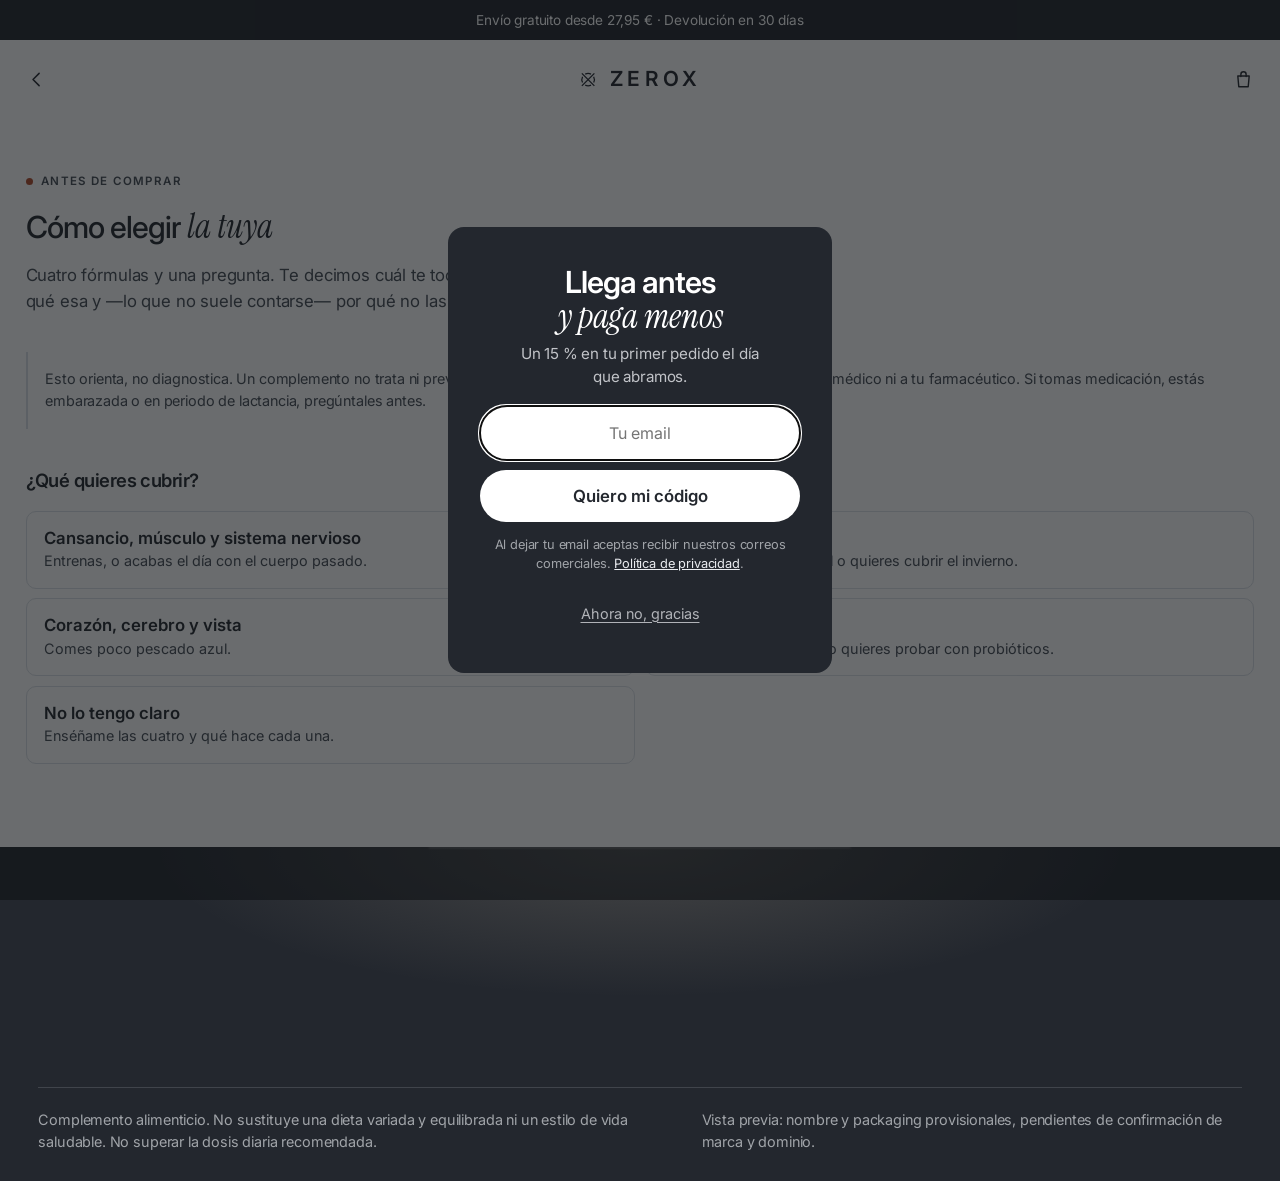
==== elegir.html @ 9320840f "feat: elegir.html, la pagina de "Como elegir la tuya" El boton de "¿No sabes por donde empezar?" ya " ====
<!doctype html>
<html lang="es">
<head>
<meta charset="utf-8">
<meta name="viewport" content="width=device-width, initial-scale=1">
<title>Cómo elegir la tuya — ZEROX</title>
<meta name="description" content="Cuatro fórmulas y una pregunta. Te decimos cuál te toca, por qué esa y por qué no las otras tres.">
<link rel="canonical" href="https://jaume-dotcom.github.io/ecom/elegir.html">
<link rel="icon" href="data:image/svg+xml,%3Csvg xmlns='http://www.w3.org/2000/svg' viewBox='0 0 100 100'%3E%3Cstyle%3Eg%7Bstroke:%2323272e%7D@media(prefers-color-scheme:dark)%7Bg%7Bstroke:%23eef0f4%7D%7D%3C/style%3E%3Cg fill='none' stroke-width='7'%3E%3Cpath d='M80.15 34.30 A 34 34 0 0 1 80.15 65.70'/%3E%3Cpath d='M65.70 80.15 A 34 34 0 0 1 34.30 80.15'/%3E%3Cpath d='M19.85 65.70 A 34 34 0 0 1 19.85 34.30'/%3E%3Cpath d='M34.30 19.85 A 34 34 0 0 1 65.70 19.85'/%3E%3Cpath d='M16 16 L84 84 M84 16 L16 84'/%3E%3C/g%3E%3C/svg%3E">
<link rel="preconnect" href="https://fonts.googleapis.com">
<link rel="preconnect" href="https://fonts.gstatic.com" crossorigin>
<link rel="stylesheet" href="https://fonts.googleapis.com/css2?family=Inter:wght@300;400;500;600&family=Instrument+Serif:ital@1&display=swap">
<link rel="stylesheet" href="estilos.css">
<script src="carrito.js" defer></script>
<script src="captura.js" defer></script>
<noscript><style>
  .reveal, .foot-anim { opacity: 1 !important; filter: none !important; transform: none !important; }
</style></noscript>
<style>
  /* La barra de aviso y la nav se copian de la ficha: es la misma cabecera y
     tiene que verse igual. Estas reglas viven en el HTML de cada pagina y no
     en estilos.css, que es como esta montado el resto del sitio. */
  /* ---------- barra de aviso + nav ---------- */
  .topbar {
    background: var(--ink); color: var(--paper);
    font-size: var(--t-xs); text-align: center; padding: 0.6rem 1rem;
  }
  nav {
    position: relative; display: flex; align-items: center;
    justify-content: space-between; padding: 1.1rem 0;
  }
  .logo { display: inline-flex; align-items: center; gap: 0.55rem; color: var(--ink); }
  .logo-mark { width: 1.15rem; height: 1.15rem; flex-shrink: 0; }
  .logo-word { font-weight: 600; font-size: var(--t-2xl); letter-spacing: 0.2em; text-indent: 0.2em; }
  nav > .logo {
    position: absolute; left: 50%; top: 50%; transform: translate(-50%, -50%);
  }
  /* relative para colgarle el contador de la cesta, y el reset porque el de
     la bolsa dejo de ser un <a> y ahora es un <button> */
  .nav-ico {
    position: relative;
    width: 2.75rem; height: 2.75rem; margin: 0 -0.7rem;
    display: grid; place-items: center; color: var(--ink);
    background: none; border: 0; padding: 0; cursor: pointer;
  }
  .nav-ico svg { width: 21px; height: 21px; }

  /* AQUI LAS VALORACIONES NO SON UN CARRUSEL, son una lista: es lo que se
     viene a ver. .resenas de estilos.css es una rejilla de flujo por COLUMNAS
     con anchos del 78 % y desplazamiento lateral, asi que no basta con poner
     display:grid: hay que devolver el flujo a filas y soltar el ancho fijo. */
  .resenas-todas {
    list-style: none; margin: 0; padding: 0;
    display: grid; grid-auto-flow: row;
    grid-template-columns: 1fr; grid-auto-columns: auto;
    gap: 0.9rem; overflow-x: visible;
  }
  /* y sin la proporcion cuadrada que llevan dentro del carrusel: aqui el alto
     lo pone el texto */
  .resenas-todas .resena { aspect-ratio: auto; align-content: start; padding: 0; }
  /* una linea de pelo entre valoraciones. En el carrusel cada tarjeta se veia
     porque iba en blanco sobre la banda; aqui el fondo tambien es blanco y sin
     separador se leerian como un solo bloque de texto. */
  .resenas-todas .resena + .resena {
    border-top: 1px solid var(--line); padding-top: 1.5rem;
  }
  .resenas-todas { gap: 1.5rem; }
  .resenas-cab { margin: 0 0 1.4rem; }
  .resenas-cab h1 {
    margin: 0 0 0.4rem; font-size: var(--t-6xl); font-weight: 600;
    line-height: 1.15; letter-spacing: var(--tracking-lg);
  }
  .resenas-cab p { margin: 0; color: var(--ink-soft); }
  .resenas-volver {
    display: inline-flex; align-items: center; gap: 0.5rem;
    min-height: 44px; margin: 1.6rem 0 0; padding: 0 1.2rem;
    border: 1px solid var(--line); border-radius: 999px; background: #fff;
    color: var(--ink); font-size: var(--t-base); font-weight: 500; cursor: pointer;
    font-family: var(--font);
  }
  .resenas-volver svg { width: 17px; height: 17px; fill: none; stroke: currentColor; stroke-width: 1.7; stroke-linecap: round; stroke-linejoin: round; }
  main.wrap { padding-top: 1.4rem; padding-bottom: 2.6rem; }
  @media (min-width: 860px) {
    .resenas-todas { grid-template-columns: 1fr 1fr; }
  }

  /* ---------- COMO ELEGIR LA TUYA ----------
     La pagina entera es un solo gesto: eliges que quieres cubrir y sale la
     respuesta. Lo que la separa de un quiz al uso es que la respuesta explica
     POR QUE esa y por que NO las otras tres, que es lo que de verdad le falta
     a quien esta delante de cuatro botes y no sabe cual coger. */
  .el-kicker {
    display: flex; align-items: center; gap: 0.5rem; margin: 2rem 0 0.9rem;
    font-size: var(--t-3xs); font-weight: 600;
    letter-spacing: 0.12em; text-transform: uppercase; color: var(--ink-soft);
  }
  .el-kicker span {
    width: 0.45rem; height: 0.45rem; border-radius: 50%;
    background: var(--acento); flex-shrink: 0;
  }
  .el-titulo { margin: 0 0 0.7rem; font-size: var(--t-4xl); font-weight: 500; letter-spacing: var(--tracking-lg); }
  .el-lede { margin: 0 0 2.4rem; font-size: var(--t-lg); line-height: 1.55; color: var(--ink-soft); max-width: 46ch; }

  .el-paso { margin: 0 0 1rem; font-size: var(--t-xl); font-weight: 600; letter-spacing: var(--tracking-lg); }

  /* Las metas, una debajo de otra y a todo el ancho. En rejilla de dos
     columnas los textos largos se partian en tres lineas y las cajas dejaban
     de tener la misma altura; en columna se leen como una lista de opciones,
     que es lo que son. */
  .el-metas { list-style: none; margin: 0 0 2.6rem; padding: 0; display: grid; gap: 0.6rem; }
  .el-meta {
    width: 100%; display: grid; gap: 0.2rem; text-align: left;
    /* 44 px de alto minimo los pasa de largo, pero se deja explicito: es el
       control principal de la pagina y no puede quedarse corto nunca */
    min-height: 44px; padding: 1rem 1.1rem;
    background: var(--paper); border: 1px solid var(--line); border-radius: var(--r-md);
    font-family: var(--font); cursor: pointer;
    transition: border-color 0.2s ease, background 0.2s ease;
  }
  .el-meta:hover { border-color: var(--ink-faint); }
  /* la elegida, en tinta llena: es el unico sitio de la pagina donde hace
     falta saber de un vistazo que se ha pulsado */
  .el-meta[aria-pressed="true"] { background: var(--ink); border-color: var(--ink); }
  .el-meta[aria-pressed="true"] b, .el-meta[aria-pressed="true"] span { color: var(--paper); }
  .el-meta b { font-size: var(--t-lg); font-weight: 600; color: var(--ink); }
  .el-meta span { font-size: var(--t-sm); color: var(--ink-soft); line-height: 1.45; }

  /* ---------- la respuesta ---------- */
  .el-res { border-top: 1px solid var(--line); padding-top: 2rem; margin-bottom: 2.6rem; }
  .el-res-rotulo { margin: 0 0 0.4rem; font-size: var(--t-3xs); font-weight: 600; letter-spacing: 0.12em; text-transform: uppercase; color: var(--ink-soft); }
  .el-res-nombre { margin: 0; font-size: var(--t-3xl); font-weight: 600; letter-spacing: var(--tracking-lg); }
  .el-res-sub { margin: 0.2rem 0 1.4rem; font-size: var(--t-md); color: var(--ink-soft); }

  .el-bloque { margin: 0 0 1.4rem; }
  .el-bloque h3 { margin: 0 0 0.6rem; font-size: var(--t-base); font-weight: 600; letter-spacing: 0.02em; }
  .el-bloque p { margin: 0 0 0.6rem; font-size: var(--t-md); line-height: 1.55; color: var(--ink-soft); }
  .el-bloque ul { list-style: none; margin: 0; padding: 0; display: grid; gap: 0.6rem; }
  .el-bloque li { position: relative; padding-left: 1.25rem; font-size: var(--t-md); line-height: 1.5; color: var(--ink-soft); }
  .el-bloque li::before {
    content: ""; position: absolute; left: 0; top: 0.42em;
    width: 0.75em; height: 0.75em; background: var(--ink);
    -webkit-mask: var(--icono-tick) center / contain no-repeat;
    mask: var(--icono-tick) center / contain no-repeat;
  }
  /* EL BLOQUE QUE NO TIENE NADIE: por que NO las otras tres. Va en tinte y no
     en blanco porque es lo que distingue a esta pagina, y si va igual que el
     resto se lee como una nota al pie. Los puntos NO llevan tick: no son
     ventajas, son descartes, y el mismo simbolo para las dos cosas confunde. */
  .el-descartes { background: var(--tint); border-radius: var(--r-md); padding: 1.2rem 1.3rem; }
  .el-descartes li { padding-left: 0; }
  .el-descartes li::before { content: none; }
  .el-descartes li b { color: var(--ink); font-weight: 600; }

  .el-acciones { display: grid; gap: 0.6rem; margin-top: 1.6rem; }
  .el-cta {
    display: flex; align-items: center; justify-content: center; gap: 0.5rem;
    width: 100%; min-height: 48px; padding: 0.95rem 1.2rem;
    border: 0; border-radius: 999px; background: var(--ink); color: var(--paper);
    font-family: var(--font); font-size: var(--btn-txt); font-weight: var(--btn-peso);
    cursor: pointer; transition: background 0.2s ease;
  }
  .el-cta:hover { background: var(--accion-hover); }
  .el-otro { text-align: center; font-size: var(--t-sm); color: var(--ink-soft); }
  .el-otro a { color: var(--ink); text-decoration: underline; text-underline-offset: 3px; }

  /* ---------- el aviso ---------- */
  .el-aviso {
    margin: 0 0 2.4rem; padding: 1rem 1.1rem;
    border-left: 2px solid var(--line);
    font-size: var(--t-sm); line-height: 1.55; color: var(--ink-soft);
  }

  @media (min-width: 860px) {
    .el-titulo { font-size: var(--t-5xl); }
    .el-metas { grid-template-columns: repeat(2, 1fr); }
    .el-res { max-width: 46rem; }
  }
  @media (prefers-reduced-motion: reduce) { .el-meta, .el-cta { transition: none; } }

</style>
</head>
<body>

<div class="topbar">Envío gratuito desde 27,95 € · Devolución en 30 días</div>

<div class="wrap">
  <nav>
    <a class="nav-ico" id="volver" href="index.html#asesoria" aria-label="Volver">
      <svg viewBox="0 0 24 24" fill="none" stroke="currentColor" stroke-width="1.7" stroke-linecap="round" stroke-linejoin="round" aria-hidden="true"><path d="M15 5l-7 7 7 7"/></svg>
    </a>
    <a class="logo" href="index.html">
      <svg class="logo-mark" viewBox="0 0 100 100" aria-hidden="true">
        <g fill="none" stroke="currentColor" stroke-width="7">
          <path d="M80.15 34.30 A 34 34 0 0 1 80.15 65.70"/>
          <path d="M65.70 80.15 A 34 34 0 0 1 34.30 80.15"/>
          <path d="M19.85 65.70 A 34 34 0 0 1 19.85 34.30"/>
          <path d="M34.30 19.85 A 34 34 0 0 1 65.70 19.85"/>
          <path d="M16 16 L84 84 M84 16 L16 84"/>
        </g>
      </svg>
      <span class="logo-word">ZEROX</span>
    </a>
    <button type="button" class="nav-ico" data-cart-abrir aria-label="Tu cesta, vacía">
      <svg viewBox="0 0 24 24" aria-hidden="true">
        <path d="M5.5 8h13l-1.1 12.2H6.6L5.5 8Z" fill="none" stroke="currentColor" stroke-width="1.6" stroke-linejoin="round"/>
        <path d="M9 8.5V6.2a3 3 0 0 1 6 0v2.3" fill="none" stroke="currentColor" stroke-width="1.6" stroke-linecap="round"/>
      </svg>
    </button>
  </nav>
</div>

<main class="wrap">

  <p class="el-kicker"><span aria-hidden="true"></span>Antes de comprar</p>
  <h1 class="el-titulo">Cómo elegir <span class="h2-soft">la tuya</span></h1>
  <p class="el-lede">Cuatro fórmulas y una pregunta. Te decimos cuál te toca, por qué esa y —lo que no suele contarse— por qué no las otras tres.</p>

  <!-- EL AVISO VA ARRIBA Y NO EN LETRA PEQUEÑA AL FINAL. Una pagina que
       recomienda un complemento tiene que decir desde el principio hasta donde
       llega, y quien toma medicacion necesita leerlo ANTES de elegir, no
       despues de que le hayan dicho cual comprar. -->
  <p class="el-aviso">Esto orienta, no diagnostica. Un complemento no trata ni previene ninguna enfermedad, y esta página no sustituye a tu médico ni a tu farmacéutico. Si tomas medicación, estás embarazada o en periodo de lactancia, pregúntales antes.</p>

  <h2 class="el-paso">¿Qué quieres cubrir?</h2>
  <!-- LAS OPCIONES SON OBJETIVOS, NO SINTOMAS. La diferencia no es de estilo:
       preguntar por sintomas y responder con un producto es una alegacion de
       salud, y en complementos alimenticios solo valen las autorizadas por el
       reglamento 432/2012. Cada objetivo esta escrito con las palabras exactas
       de la alegacion que le corresponde. -->
  <ul class="el-metas">
    <li><button type="button" class="el-meta" data-meta="mag" aria-pressed="false">
      <b>Cansancio, músculo y sistema nervioso</b>
      <span>Entrenas, o acabas el día con el cuerpo pasado.</span>
    </button></li>
    <li><button type="button" class="el-meta" data-meta="d3" aria-pressed="false">
      <b>Huesos y defensas</b>
      <span>Pasas poco tiempo al sol o quieres cubrir el invierno.</span>
    </button></li>
    <li><button type="button" class="el-meta" data-meta="om3" aria-pressed="false">
      <b>Corazón, cerebro y vista</b>
      <span>Comes poco pescado azul.</span>
    </button></li>
    <li><button type="button" class="el-meta" data-meta="pro" aria-pressed="false">
      <b>La flora intestinal</b>
      <span>Vienes de un antibiótico o quieres probar con probióticos.</span>
    </button></li>
    <li><button type="button" class="el-meta" data-meta="todas" aria-pressed="false">
      <b>No lo tengo claro</b>
      <span>Enséñame las cuatro y qué hace cada una.</span>
    </button></li>
  </ul>

  <!-- la respuesta se escribe desde el script: son cinco variantes del mismo
       molde y tenerlas en el HTML seria repetir cinco veces la misma caja -->
  <div class="el-res" id="el-res" hidden></div>

</main>

<footer id="footer-signup">
  <div class="foot-panel">
    <span class="foot-hair" aria-hidden="true"></span>
    <div class="foot-grid">

      <div class="foot-brand reveal foot-anim">
        <a class="logo" href="index.html">
          <svg class="logo-mark" viewBox="0 0 100 100" aria-hidden="true">
            <g fill="none" stroke="currentColor" stroke-width="7">
              <path d="M80.15 34.30 A 34 34 0 0 1 80.15 65.70"/>
              <path d="M65.70 80.15 A 34 34 0 0 1 34.30 80.15"/>
              <path d="M19.85 65.70 A 34 34 0 0 1 19.85 34.30"/>
              <path d="M34.30 19.85 A 34 34 0 0 1 65.70 19.85"/>
              <path d="M16 16 L84 84 M84 16 L16 84"/>
            </g>
          </svg>
          <span class="logo-word">ZEROX</span>
        </a>
        <p class="foot-claim">Qué lleva, cuánto lleva y por qué.</p>
        <p class="foot-copy">&copy; 2026 ZEROX</p>
      </div>

      <div class="foot-cols">
        <div class="foot-col reveal foot-anim">
          <h3>Fórmulas</h3>
          <ul>
            <li><a href="magnesio.html">Magnesio Bisglicinato</a></li>
            <li><a href="index.html#catalogo">Vitamina D3 + K2</a></li>
            <li><a href="index.html#catalogo">Omega&ndash;3 EPA+DHA</a></li>
            <li><a href="index.html#catalogo">Probiótico Multicepa</a></li>
          </ul>
        </div>
        <div class="foot-col reveal foot-anim">
          <h3>La marca</h3>
          <ul>
            <li><a href="index.html#criterio">Cómo elegimos</a></li>
            <li><a href="elegir.html">Cómo elegir la tuya</a></li>
            <li class="pendiente-sento" hidden><a href="libro.html">El libro</a></li>
            <li><a href="#faq">Preguntas</a></li>
          </ul>
        </div>
        <div class="foot-col reveal foot-anim">
          <h3>Ayuda</h3>
          <ul>
            <li><a href="#alta">Acceso anticipado</a></li>
            <li><a href="#faq">Envíos y devoluciones</a></li>
            <li><a href="#footer-signup">Contacto</a></li>
          </ul>
        </div>
        <div class="foot-col reveal foot-anim">
          <h3>Legal</h3>
          <ul>
            <li><a href="#">Aviso legal</a></li>
            <li><a href="privacidad.html">Privacidad</a></li>
            <li><a href="#">Cookies</a></li>
          </ul>
        </div>
      </div>

    </div>

    <div class="foot-bottom">
      <span>Complemento alimenticio. No sustituye una dieta variada y equilibrada ni un estilo de vida saludable. No superar la dosis diaria recomendada.</span>
      <span class="disclaimer">Vista previa: nombre y packaging provisionales, pendientes de confirmación de marca y dominio.</span>
    </div>
  </div>
</footer>


<script>
  /* ===========================================================================
     COMO ELEGIR LA TUYA.

     Un solo paso: se elige un objetivo y se escribe la respuesta. No hay mas
     preguntas a proposito. Con cuatro productos, un cuestionario de seis
     preguntas es teatro: quien lo hace nota que las respuestas no cambian nada.

     Lo que si aporta es el bloque de descartes. Decir por que NO las otras tres
     es la parte que no hace nadie, y es la que convierte una recomendacion en
     una explicacion.

     TODO EL TEXTO DE "POR QUE ESTA" SALE DE ALEGACIONES AUTORIZADAS por el
     reglamento 432/2012, palabra por palabra. No se añade ni una promesa que no
     este en esa lista, y el probiotico es el caso limite: no tiene ninguna
     autorizada, asi que su respuesta lo dice en vez de inventarse uno.
     =========================================================================== */
  (function () {
    var FORMULAS = {
      mag: {
        nombre: 'Magnesio Bisglicinato',
        sub: '360 mg de magnesio elemental · 90 cápsulas, para 30 días · 22,90 €',
        add: 'mag', img: 'ficha-magnesio.jpg', precio: '22.90',
        addNombre: 'Magnesio', addSub: 'Bisglicinato · 360 mg',
        ficha: 'magnesio.html',
        porQue: [
          'Contribuye a disminuir el cansancio y la fatiga.',
          'Contribuye a la función muscular normal.',
          'Contribuye al funcionamiento normal del sistema nervioso.'
        ],
        mira: 'Mira el <b>magnesio elemental</b> por dosis, no el peso de la sal. Un bote que anuncia «1.000 mg de citrato» puede llevar 160 de magnesio de verdad. Aquí son 360, y va delante.'
      },
      d3: {
        nombre: 'Vitamina D3 + K2',
        sub: '2.000–4.000 UI · 18,90 €',
        add: 'd3', img: 'hero-d3k2.jpg', precio: '18.90',
        addNombre: 'Vitamina D3', addSub: 'Con K2 · 2.000–4.000 UI',
        porQue: [
          'Contribuye al mantenimiento de los huesos y los dientes en condiciones normales.',
          'Contribuye al funcionamiento normal del sistema inmunitario.',
          'Contribuye a la absorción y utilización normales del calcio.'
        ],
        mira: 'Mira las <b>UI por cápsula</b> y si lleva K2. Y mira la fecha: la vitamina D se agota en invierno, que es justo cuando hace falta.'
      },
      om3: {
        nombre: 'Omega–3 EPA+DHA',
        sub: '1.000–2.000 mg · 27,90 €',
        add: 'om3', img: 'hero-omega3.jpg', precio: '27.90',
        addNombre: 'Omega–3', addSub: 'EPA+DHA · 1.000–2.000 mg',
        porQue: [
          'El DHA contribuye al mantenimiento de la función cerebral normal.',
          'El DHA contribuye al mantenimiento de la visión en condiciones normales.',
          'El EPA y el DHA contribuyen al funcionamiento normal del corazón.'
        ],
        mira: 'Mira el <b>EPA y el DHA</b>, no los «miligramos de aceite de pescado». Son cosas distintas y la segunda no dice nada: un aceite de 1.000 mg puede llevar 300 de omega-3 útil.'
      },
      pro: {
        nombre: 'Probiótico Multicepa',
        sub: '10–20 mil millones de UFC · 24,90 €',
        add: 'pro', img: 'hero-probiotico.jpg', precio: '24.90',
        addNombre: 'Probiótico', addSub: 'Multicepa · 10–20 mil M UFC',
        /* EL CASO LIMITE, y el momento en el que esta pagina se gana el nombre.
           En la UE no hay ni una sola alegacion de salud autorizada para
           probioticos: la palabra «probiotico» se considera por si misma una
           alegacion. Asi que aqui no se promete un efecto. Se dice que no se
           puede prometer, que es informacion util y ademas es la verdad. */
        sinAlegacion: true,
        porQue: [
          'Cápsula gastrorresistente: llega al intestino sin deshacerse en el estómago.',
          'Cepas seleccionadas por resistencia, con su nombre y su número en la etiqueta.',
          'Sin azúcares ni edulcorantes.'
        ],
        mira: 'Mira las <b>cepas con nombre y apellido</b> —género, especie y cepa— y las UFC <b>al final de la vida útil</b>, no en el momento de fabricar. Casi nadie publica la segunda.'
      }
    };

    /* Los descartes se escriben una sola vez y se reutilizan: cada formula
       enseña las tres que no son la suya. Escribir 4x3 frases a mano seria
       tener doce sitios donde el mismo texto se puede desincronizar. */
    var DESCARTE = {
      mag: '<b>Magnesio</b> — es para cansancio, músculo y sistema nervioso. Si no vas a por eso, no te aporta.',
      d3: '<b>Vitamina D3 + K2</b> — es para huesos y defensas. No hace nada por el músculo cansado.',
      om3: '<b>Omega–3</b> — es para corazón, cerebro y vista. Tarda semanas en notarse y no sustituye a lo anterior.',
      pro: '<b>Probiótico</b> — no podemos prometerte ningún efecto, porque en la UE no hay ninguno autorizado para probióticos.'
    };

    var caja = document.getElementById('el-res');
    var botones = Array.prototype.slice.call(document.querySelectorAll('.el-meta'));
    if (!caja || !botones.length) { return; }

    function lista(arr) {
      return '<ul>' + arr.map(function (x) { return '<li>' + x + '</li>'; }).join('') + '</ul>';
    }

    function pintarFormula(k) {
      var f = FORMULAS[k];
      var otras = Object.keys(FORMULAS).filter(function (x) { return x !== k; });
      var html = '';
      html += '<p class="el-res-rotulo">Te toca</p>';
      html += '<h2 class="el-res-nombre">' + f.nombre + '</h2>';
      html += '<p class="el-res-sub">' + f.sub + '</p>';

      html += '<div class="el-bloque"><h3>' + (f.sinAlegacion ? 'Lo que sí podemos decirte' : 'Por qué esta') + '</h3>';
      if (f.sinAlegacion) {
        html += '<p>Aquí toca parar un momento. En la Unión Europea <b>no hay ninguna alegación de salud autorizada para probióticos</b>, así que nadie puede prometerte legalmente un efecto, y quien te lo promete te lo está colando. Lo que sí podemos hacer es enseñarte exactamente qué lleva:</p>';
      }
      html += lista(f.porQue) + '</div>';

      html += '<div class="el-bloque"><h3>Qué mirar en la etiqueta</h3><p>' + f.mira + '</p></div>';

      html += '<div class="el-bloque el-descartes"><h3>Por qué no las otras tres</h3>';
      html += lista(otras.map(function (x) { return DESCARTE[x]; })) + '</div>';

      html += '<div class="el-acciones">';
      html += '<button type="button" class="el-cta" data-add="' + f.add + '" data-img="' + f.img + '"' +
              ' data-nombre="' + f.addNombre + '" data-sub="' + f.addSub + '" data-precio="' + f.precio + '">Añadir a la cesta</button>';
      /* solo el magnesio tiene ficha propia todavia; para las otras tres el
         enlace honesto es el catalogo, no una pagina que no existe */
      html += f.ficha
        ? '<p class="el-otro"><a href="' + f.ficha + '">Ver la ficha completa</a></p>'
        : '<p class="el-otro"><a href="index.html#catalogo">Verla en el catálogo</a></p>';
      html += '</div>';
      return html;
    }

    function pintarTodas() {
      var html = '<p class="el-res-rotulo">Las cuatro</p>';
      html += '<h2 class="el-res-nombre">Qué hace cada una</h2>';
      html += '<p class="el-res-sub">Y para qué no sirve ninguna: ninguna sustituye a comer bien.</p>';
      Object.keys(FORMULAS).forEach(function (k) {
        var f = FORMULAS[k];
        html += '<div class="el-bloque"><h3>' + f.nombre + '</h3>' + lista(f.porQue) + '</div>';
      });
      html += '<div class="el-acciones"><p class="el-otro"><a href="index.html#catalogo">Ver las cuatro con su precio</a></p></div>';
      return html;
    }

    botones.forEach(function (b) {
      b.addEventListener('click', function () {
        var k = b.getAttribute('data-meta');
        botones.forEach(function (o) { o.setAttribute('aria-pressed', String(o === b)); });
        caja.innerHTML = (k === 'todas') ? pintarTodas() : pintarFormula(k);
        caja.hidden = false;
        /* se lleva la vista a la respuesta: en un movil la caja nace por debajo
           del pliegue y sin esto parece que el boton no ha hecho nada */
        caja.scrollIntoView({ behavior: 'smooth', block: 'start' });
      });
    });
  })();
</script>

</body>
</html>
---- estilos.css ----
/* ZEROX — hoja comun de index.html y libro.html.
   Antes cada pagina llevaba su propia copia y se desincronizaban solas:
   --ink llego a ser negro puro en una y #23272e en otra. Cualquier cambio
   de color, de tamano o de boton se hace AQUI y vale para todas. */

/* ============ REGLAS REPARTIDAS EN VARIOS SITIOS ============
   Estos selectores se declaran en mas de un punto de la hoja, normalmente
   uno en la base y otro dentro de un @media. Eso significa que cambiar el
   primero que encuentres puede no tener ningun efecto: gana el de mas
   abajo.

   Pasa de verdad y ha costado tiempo varias veces en esta hoja: una sombra
   que no aparecia, un titular que no cambiaba de tamano, un color de texto
   que se quedaba igual. Antes de editar cualquiera de estos, BUSCA TODAS
   sus apariciones.

     2x  .arg-card--cierre
     2x  .arg-card--intro
     2x  .arg-fig
     2x  .arg-head
     2x  .ayuda-titulo
     2x  .faq-title
     2x  .foot-panel
     2x  .hero-carousel-pagination-item
     2x  .hero-carousel-viewport
     2x  .hero-cta
     2x  .hero-headline
     2x  .hero-media-box
     2x  .hero-media-box img
     2x  .hero-signup-field
     2x  .mobile-menu .mm-cta
     2x  #contexto .stack-card
     2x  #libro

   Hay ademas 36 bloques @media sueltos —7 de max-width 859, 12 de min-width
   860, 15 de reduced-motion y 2 de min-width 980— repartidos por el
   archivo. Juntarlos cambiaria el orden de la cascada, asi que no se toca
   sin comprobar pagina por pagina. Queda anotado.
   ============================================================ */

  :root {
    /* ===================================================================
       EL SISTEMA DE COLOR, revisado el 2 de septiembre de 2026.

       Una familia neutra + UN acento. Nada mas. Lo que el ojo percibe como
       colores son dos, y el acento ocupa una decima parte de la pagina o
       menos: por debajo senala, por encima decora, y un color que decora ya
       no senala nada.

       Antes de esto el ambar estaba en unos 60 sitios —kickers, puntos,
       estrellas, flechas, enlaces, bordes, botones— y por eso "no
       funcionaba": no era el tono, era la dosis. Con el acento repartido
       por toda la pagina el boton dejaba de ser el elemento raro, que es
       de donde saca su fuerza.

       SISTEMA B: la tinta es el boton, el acento MARCA.
         --ink      texto, paneles y TODOS los botones de accion
         --acento   la opcion recomendada y su ahorro. Nada mas.
       Si el acento aparece en mas de cuatro sitios, esta mal.

       Por que teja y no otro: el ink tiene un tono de 218° y su opuesto
       exacto cae en 38°, o sea naranja. El ambar que habia era la familia
       correcta mal ejecutada —croma bajo, se leia marron tierra—. Este es
       el mismo territorio encendido y tirando a rojo (14°, croma 76%).
       Da 5,41 con blanco, asi que vale de pastilla y tambien de texto.
       Ademas el eje azul-naranja sobrevive a las deficiencias rojo-verde,
       que afectan a uno de cada doce hombres; un verde no.
       =================================================================== */
    --paper: #ffffff;
    --tint: #ebe5dc;
    --ink: #23272e;
    --ink-soft: #454c55;
    --ink-faint: #8b9aa8;
    /* claro sobre fondo oscuro: kickers y sellos del pie y de las bandas.
       Antes era el crema --pop; ahora es neutro, para no meter
       calidez donde no hay accion. 11,9 sobre --ink. */
    --pop: #e9ebef;
    /* EL ACENTO. Un solo trabajo. Ver arriba antes de usarlo en un sitio
       nuevo: la tentacion siempre es meterlo en un kicker mas. */
    --acento: #b14a2a;

    /* EL ORO DE LAS ESTRELLAS. Es la unica excepcion al sistema de un solo
       acento, y va documentada para que no parezca un descuido.
       Las estrellas de valoracion no son expresion de marca, son una
       CONVENCION: se leen como "esto es una nota" antes de leer el numero, y
       en tinta parecian un adorno tipografico mas. Es el mismo caso que el
       candado de un pago o la papelera de borrar.
       No entra en el recuento del acento porque no señala nada que se pulse ni
       nada que se compre: solo colorea un simbolo que ya significa lo que
       significa en cualquier web del mundo.
       Un poco por debajo del amarillo puro: sobre papel, un #ffb400 separa 1,7
       y se lee lavado. El valor va ademas escrito al lado, asi que la nota no
       depende del color. */
    --estrella: #d99400;
    --acento-tinte: #faeeea;   /* fondo de la opcion marcada */
    /* SEMANTICO, que NO es lo mismo que acento y por eso no gasta
       presupuesto de paleta: el acento es identidad y significa "esto te
       recomiendo"; un semantico es funcion, significa UNA cosa fija y no
       viaja a ningun otro sitio. Un sistema admite el acento mas dos o tres
       semanticos sin diluirse.
       De momento solo hace falta uno, disponible. Si algun dia entran error
       o aviso van aqui, y con el mismo criterio: solo para estado, jamas
       para decorar.
       7,39 sobre blanco, de sobra para una forma sin texto —el minimo es
       3— y desaturado para no cantar en una pagina de tinta y blanco. */
    --ok: #1c6144;
    /* El acento ACLARADO, para fondo oscuro. No es un color mas: es el
       mismo teja subido de luminosidad, porque el solido sobre el video del
       hero da 2,57 y no llega ni de lejos al 4,5 que pide un texto.
       Medido sobre el video publicado, en la banda del rotulo: 6,66 de
       media y 5,67 en el peor pixel de 8 fotogramas.
       Solo donde el acento cae sobre oscuro. En claro manda --acento. */
    --acento-claro: #dda88f;
    /* El hover de los botones de accion BAJA en vez de subir: sobre fondo
       claro un boton oscuro que se oscurece se lee como que se hunde al
       pulsarlo. Blanco encima da 18,11. */
    --accion-hover: #14161a;
    --line: #dce1e7;
    --line-strong: #23272e;
    --font: "Inter", -apple-system, "Helvetica Neue", Helvetica, Arial, sans-serif;
    --font-mono: ui-monospace, "SF Mono", "Cascadia Code", Consolas, monospace;
    --tracking-lg: -0.03em;

    /* ===== ESCALA DE TEXTO =====
       Habia 40 tamanos declarados y 29 llegaban a pintarse, muchos
       separados por un 2 o 3 por ciento: no se ven, pero impiden que nada
       case. Los escalones son los que la web ya usaba de verdad.
       Fuera quedan los clamp() y los em, relativos a proposito, y el punto
       separador del ticker, que es un glifo y no texto. */
    --t-3xs: 0.72rem;
    --t-2xs: 0.8rem;
    --t-xs: 0.85rem;
    --t-sm: 0.9rem;
    --t-md: 0.95rem;
    --t-base: 1rem;
    --t-lg: 1.05rem;
    --t-xl: 1.15rem;
    --t-2xl: 1.3rem;
    --t-3xl: 1.6rem;
    --t-4xl: 1.75rem;
    --t-5xl: 1.9rem;
    --t-6xl: 2.05rem;
    --t-7xl: 2.2rem;
    --t-8xl: 2.4rem;

    /* ===== BOTONES =====
       Tres papeles, no cinco colores. Habia cinco fondos distintos para la
       misma clase de accion: blanco, marron, casi negro, crema y contorno.
         primario   marron solido. La accion principal del bloque
         secundario contorno. Navegar, preguntar, lo de al lado
         claro      fondo claro. SOLO donde el marron no separa: encima de
                    una foto oscura o encima del panel oscuro del pie
       Y un solo juego de medidas, con variante compacta para barras y
       tarjetas. */
    /* ===== ESQUINAS =====
       Habia once radios distintos en uso: 9, 10, 12, 14, 16, 18, 20, 22,
       24, 28 y 32. Varios separados por 2px, que no se ven pero impiden
       que nada case, igual que pasaba con los 40 tamaños de letra.
       Tres escalones, y todos mas rectos que antes:
         sm  piezas pequeñas: miniaturas, fotos de lista, botones de cantidad
         md  tarjetas y cajas: producto, opciones de compra, garantia, pack
         lg  paneles grandes: el pie, el hero, las bandas a sangre
       Las pastillas (999px) y los circulos (50%) van aparte: no son una
       esquina redondeada, son una forma. */
    --r-sm: 8px;
    --r-md: 10px;
    --r-lg: 16px;

    --btn-radio: 999px;
    --btn-peso: 600;
    --btn-txt: 1.05rem;
    --btn-relleno: 1rem 1.5rem;
    --btn-txt-sm: 0.9rem;
    --btn-relleno-sm: 0.62rem 1.15rem;
    --tracking-sm: -0.01em;
  }
  /* ===== LA MISMA ESCALA, UN ESCALON MAS BAJA EN MOVIL =====
     Medido a 393px (el ancho de un iPhone Pro) contra las tres fichas de
     referencia, la nuestra iba grande justo por arriba:

       cuerpo      Cuure 14 · Be Levels 14 · ZZEN 17 · ZEROX 16
       titular h2  ZZEN 19 · ZEROX 28
       entradilla  ZEROX 18,4, mas grande que TODO el cuerpo de Cuure

     No se copia el 14px de Cuure y Be Levels a proposito: le hablan a un
     publico de 25-40 y aqui el comprador tiene 55-75. El cuerpo se queda
     en 15,2 y lo que baja de verdad son los titulares y las entradillas,
     que es lo que hinchaba la pagina.

     Se tocan los tokens y no las reglas: la escala vive aqui, asi que un
     cambio en esta tabla alcanza a las tres paginas a la vez y no puede
     volver a divergir. De --t-3xs a --t-sm no se toca nada: son el suelo
     de legibilidad y bajarlos era el problema, no la solucion.
     Escritorio no cambia: todo esto vive dentro del breakpoint. */
  @media (max-width: 859px) {
    :root {
      --t-md: 0.93rem;    /* 15,2 -> 14,9 */
      --t-base: 0.95rem;  /* 16   -> 15,2  cuerpo */
      --t-lg: 1rem;       /* 16,8 -> 16   */
      --t-xl: 1.05rem;    /* 18,4 -> 16,8  entradilla bajo el titular */
      --t-2xl: 1.2rem;    /* 20,8 -> 19,2 */
      --t-3xl: 1.4rem;    /* 25,6 -> 22,4 */
      --t-4xl: 1.5rem;    /* 28   -> 24    titulares de seccion */
      --t-5xl: 1.6rem;    /* 30,4 -> 25,6 */
      --t-6xl: 1.75rem;   /* 32,8 -> 28    h1 */
      --t-7xl: 1.85rem;   /* 35,2 -> 29,6 */
      --t-8xl: 2rem;      /* 38,4 -> 32   */
    }
    /* el parrafo sin clase heredaba el 16px del navegador y se quedaba
       fuera de la escala */
    body { font-size: var(--t-base); }
  }

  * { box-sizing: border-box; }
  /* sin esto Safari en iPhone puede agrandar texto por su cuenta, que es
     parte de lo que se veia mas grande de la cuenta en el movil */
  html { scroll-behavior: smooth; -webkit-text-size-adjust: 100%; text-size-adjust: 100%; }
  body { margin: 0; background: var(--paper); color: var(--ink); font-family: var(--font); font-weight: 400; line-height: 1.5; -webkit-font-smoothing: antialiased; letter-spacing: var(--tracking-sm); }
  a { color: inherit; text-decoration: none; }
  /* el tick de las listas de claves. Vive aqui y no dentro de la regla porque
     lo usan el catalogo y las fichas de producto, y un icono repetido en dos
     sitios es un token. stroke-width 2,2 sobre una caja de 16: a 0,75 em de
     tamaño real el trazo queda en 1,4 px, el grosor de una linea de texto en
     negrita y no el de un subrayado. */
  :root {
    --icono-tick: url("data:image/svg+xml,%3Csvg xmlns='http://www.w3.org/2000/svg' viewBox='0 0 16 16' fill='none' stroke='%23000' stroke-width='2.2' stroke-linecap='round' stroke-linejoin='round'%3E%3Cpath d='M3 8.6 6.4 12 13 4.6'/%3E%3C/svg%3E");
  }

  .wrap { max-width: 1280px; margin: 0 auto; padding: 0 1.6rem; }

  /* ===== SALTOS DE LINEA: NADA DE VIUDAS ===== */
  p, li, dd, dt, figcaption, blockquote, .faq-title, .otra-desc {
    text-wrap: pretty;
  }
  h1, h2, h3, .ayuda-titulo, .faq-title, .arg-head, .hero-headline {
    text-wrap: balance;
  }
  img { max-width: 100%; display: block; }
  button { font-family: var(--font); cursor: pointer; }

  .reveal { opacity: 0; transform: translateY(16px); transition: opacity .6s ease, transform .6s ease; }
  .reveal.in { opacity: 1; transform: translateY(0); }
  /* ENTRADA ESCALONADA. Igual que .reveal, pero el que entra es cada hijo,
     con 80ms de diferencia entre uno y el siguiente. Tres tarjetas
     apareciendo a la vez se leen como un salto; una detras de otra, como
     intencion.
     Del sexto en adelante comparten retraso: en una lista de once, el ultimo
     llegaria casi un segundo tarde y pareceria que falta algo. */
  .reveal-esc > * { opacity: 0; transform: translateY(14px); transition: opacity .5s ease, transform .5s ease; }
  .reveal-esc.in > * { opacity: 1; transform: translateY(0); }
  .reveal-esc.in > *:nth-child(2) { transition-delay: 0.08s; }
  .reveal-esc.in > *:nth-child(3) { transition-delay: 0.16s; }
  .reveal-esc.in > *:nth-child(4) { transition-delay: 0.24s; }
  .reveal-esc.in > *:nth-child(5) { transition-delay: 0.32s; }
  .reveal-esc.in > *:nth-child(n+6) { transition-delay: 0.4s; }
  @media (prefers-reduced-motion: reduce) { .reveal, .reveal-esc > * { opacity: 1; transform: none; transition: none; } html { scroll-behavior: auto; } }

  /* nav */
  nav { position: relative; display: flex; align-items: center; justify-content: space-between; padding: 1.4rem 0; }
  /* como en la etiqueta: trazo ligero y letras abiertas. Antes iba en peso 600
     con tracking negativo, justo lo contrario de lo que hay impreso en el bote */
  /* lockup: isotipo + palabra. El isotipo va en versión compacta, que es la
     que el sistema de marca define por debajo de 30px. */
  .logo { display: inline-flex; align-items: center; gap: 0.55rem; color: var(--ink); flex-shrink: 0; }
  .logo-mark { width: 1.15rem; height: 1.15rem; flex-shrink: 0; }
  .logo-word { font-weight: 400; font-size: var(--t-xl); letter-spacing: 0.26em; text-indent: 0.26em; }
  /* en móvil el logo va centrado en la barra, pase lo que pase alrededor */
  @media (max-width: 859px) {
    nav > .logo {
      position: absolute; left: 50%; top: 50%;
      transform: translate(-50%, -50%); margin: 0;
    }
  }

  /* desktop menu — trigger con panel desplegable */
  .navmenu { display: none; align-items: center; gap: 0.25rem; font-size: var(--t-md); }
  @media (min-width: 860px) { .navmenu { display: flex; } }
  .navmenu-item { position: relative; }
  .navmenu-link, .navmenu-trigger {
    display: inline-flex; align-items: center; gap: 0.35rem;
    padding: 0.55rem 0.9rem; border-radius: 1000px;
    font: inherit; font-size: var(--t-md); color: var(--ink-soft);
    background: transparent; border: none; cursor: pointer;
    transition: background 0.2s ease, color 0.2s ease;
  }
  .navmenu-link:hover, .navmenu-trigger:hover,
  .navmenu-trigger[aria-expanded="true"] { background: var(--tint); color: var(--ink); }
  .navmenu-trigger .chevron { transition: transform 0.25s ease; }
  .navmenu-trigger[aria-expanded="true"] .chevron { transform: rotate(180deg); }

  .navmenu-panel {
    position: absolute; top: calc(100% + 0.6rem); left: 50%; transform: translateX(-50%) translateY(-6px);
    z-index: 50; width: 30rem; padding: 0.6rem;
    background: var(--paper); border: 1px solid var(--line); border-radius: var(--r-md);
    box-shadow: 0 18px 40px rgba(35,39,46,0.14);
    opacity: 0; visibility: hidden;
    transition: opacity 0.2s ease, transform 0.2s ease, visibility 0.2s;
  }
  .navmenu-panel.open { opacity: 1; visibility: visible; transform: translateX(-50%) translateY(0); }
  .navmenu-grid { display: grid; grid-template-columns: 1fr 1fr; gap: 0.2rem; }
  .navmenu-grid a { display: block; padding: 0.75rem; border-radius: var(--r-sm); transition: background 0.2s ease; }
  .navmenu-grid a:hover { background: var(--tint); }
  .nm-title { margin: 0 0 0.15rem; font-weight: 600; font-size: var(--t-md); color: var(--ink); }
  .nm-desc { margin: 0; font-size: var(--t-2xs); color: var(--ink-soft); }
  .navmenu-foot {
    display: block; margin-top: 0.3rem; padding: 0.7rem 0.75rem;
    border-top: 1px solid var(--line); font-size: var(--t-xs); color: var(--ink-soft);
  }
  .navmenu-foot:hover { color: var(--ink); }

  /* trazo fino y más aire entre líneas: la versión anterior, de 2px con 5 de
     separación, se leía pesada al lado de un logotipo ligero */
  .nav-toggle {
    display: flex; align-items: center; justify-content: center; flex-direction: column; gap: 7px;
    width: 38px; height: 38px; background: transparent; border: none; cursor: pointer; padding: 0; flex-shrink: 0;
  }
  /* mismo tamaño que la hamburguesa: equilibra la barra a izquierda y derecha */
  /* relative para colgarle el contador, y las tres lineas de reset porque
     dejo de ser un <a> y ahora es el <button> que abre la cesta */
  .nav-icon {
    position: relative;
    display: flex; align-items: center; justify-content: center;
    width: 38px; height: 38px; color: var(--ink); flex-shrink: 0;
    background: none; border: 0; padding: 0; cursor: pointer;
    transition: opacity 0.2s ease;
  }
  .nav-icon:hover { opacity: 0.6; }

  .nav-toggle span {
    display: block; width: 24px; height: 1.5px; background: var(--ink); border-radius: 2px;
    transition: transform 0.4s cubic-bezier(0.16,1,0.3,1), opacity 0.25s ease, width 0.4s ease;
  }
  /* la de en medio es más corta: detalle que aligera sin restar reconocimiento */
  .nav-toggle span:nth-child(2) { width: 16px; align-self: flex-start; margin-left: 7px; }
  .nav-toggle.open span:nth-child(1) { transform: translateY(8.5px) rotate(45deg); }
  .nav-toggle.open span:nth-child(2) { opacity: 0; width: 24px; }
  .nav-toggle.open span:nth-child(3) { transform: translateY(-8.5px) rotate(-45deg); }
  @media (min-width: 860px) { .nav-toggle { display: none; } }

  /* cajón lateral: entra deslizando desde la izquierda */
  .mobile-menu {
    position: fixed; top: 0; left: 0; bottom: 0; z-index: 1001;
    width: min(85vw, 340px); max-width: 100%;
    background: var(--paper); opacity: 1;
    padding: 1.1rem 1.4rem 1.6rem; display: flex; flex-direction: column;
    overflow-y: auto; overscroll-behavior: contain;
    transform: translateX(-100%);
    /* cerrado: sin sombra (su borde queda en x:0 y se colaría ~24px dentro de la
       página) y oculto, para que no lo alcancen ni el tabulador ni el lector */
    visibility: hidden;
    transition: transform 0.52s cubic-bezier(0.16,1,0.3,1), visibility 0s linear 0.52s;
  }
  .mobile-menu.open {
    transform: translateX(0); visibility: visible;
    box-shadow: 8px 0 40px rgba(0,0,0,0.28);
    transition: transform 0.52s cubic-bezier(0.16,1,0.3,1), visibility 0s;
  }
  /* el contenido entra escalonado tras el panel: es lo que separa un cajón
     que aparece de uno que se despliega */
  .mobile-menu .mm-head,
  .mobile-menu .mm-accordion,
  .mobile-menu .mm-nav > a,
  .mobile-menu .mm-cta {
    opacity: 0; transform: translateX(-14px);
    transition: opacity 0.4s ease, transform 0.5s cubic-bezier(0.16,1,0.3,1);
  }
  .mobile-menu.open .mm-head,
  .mobile-menu.open .mm-accordion,
  .mobile-menu.open .mm-nav > a,
  .mobile-menu.open .mm-cta { opacity: 1; transform: translateX(0); }
  .mobile-menu.open .mm-head { transition-delay: 0.14s; }
  .mobile-menu.open .mm-accordion { transition-delay: 0.20s; }
  .mobile-menu.open .mm-nav > a:nth-of-type(1) { transition-delay: 0.26s; }
  .mobile-menu.open .mm-nav > a:nth-of-type(2) { transition-delay: 0.31s; }
  .mobile-menu.open .mm-nav > a:nth-of-type(3) { transition-delay: 0.36s; }
  .mobile-menu.open .mm-nav > a:nth-of-type(4) { transition-delay: 0.41s; }
  .mobile-menu.open .mm-cta { transition-delay: 0.47s; }
  @media (prefers-reduced-motion: reduce) {
    .mobile-menu .mm-head, .mobile-menu .mm-accordion,
    .mobile-menu .mm-nav > a, .mobile-menu .mm-cta {
      opacity: 1; transform: none; transition: none;
    }
  }
  .mm-head { display: flex; align-items: center; justify-content: space-between; margin-bottom: 0.6rem; }
  .mm-logo { font-weight: 600; font-size: var(--t-xl); letter-spacing: var(--tracking-lg); color: var(--ink); }
  .mm-close {
    display: flex; align-items: center; justify-content: center;
    width: 38px; height: 38px; margin-right: -0.4rem;
    background: transparent; border: none; color: var(--ink); cursor: pointer;
  }
  /* align-items/padding se resetean: el <nav> global los impone y descuadra el cajón */
  .mm-nav {
    display: flex; flex-direction: column; align-items: stretch;
    justify-content: flex-start; padding: 0; position: static;
  }
  .mobile-menu .mm-nav > a { padding: 0.9rem 0.2rem; color: var(--ink); font-size: var(--t-lg); border-bottom: 1px solid var(--line); }
  .mobile-menu .mm-cta { margin-top: 1.4rem; text-align: center; }
  @media (min-width: 860px) { .mobile-menu, .sheet-overlay { display: none; } }

  .sheet-overlay {
    position: fixed; inset: 0; z-index: 1000; background: rgba(10,12,16,0.5);
    -webkit-backdrop-filter: blur(3px); backdrop-filter: blur(3px);
    opacity: 0; transition: opacity 0.45s ease;
  }
  .sheet-overlay.open { opacity: 1; }

  /* acordeón del panel móvil */
  .mm-acc-trigger {
    display: flex; align-items: center; justify-content: space-between; width: 100%;
    padding: 0.9rem 0.2rem; border: none; border-bottom: 1px solid var(--line);
    background: transparent; font: inherit; font-size: var(--t-lg); color: var(--ink);
    cursor: pointer; text-align: left;
  }
  .mm-acc-trigger .chevron { transition: transform 0.25s ease; flex-shrink: 0; }
  .mm-acc-trigger[aria-expanded="true"] .chevron { transform: rotate(180deg); }
  .mm-acc-panel {
    display: grid; grid-template-rows: 0fr;
    transition: grid-template-rows 0.3s cubic-bezier(0.16,1,0.3,1);
  }
  .mm-acc-panel.open { grid-template-rows: 1fr; }
  .mm-acc-panel > * { overflow: hidden; }
  .mm-acc-panel a {
    display: block; padding: 0.75rem 0.2rem 0.75rem 1rem;
    font-size: var(--t-base); color: var(--ink-soft); border-bottom: 1px solid var(--line);
  }
  @media (prefers-reduced-motion: reduce) {
    .mobile-menu, .sheet-overlay, .navmenu-panel, .mm-acc-panel, .chevron { transition: none; }
  }

  .nav-cta { display: flex; align-items: center; gap: 0.7rem; }
  @media (max-width: 859px) { .nav-cta { display: none; } }
  .btn {
    display: inline-block; padding: var(--btn-relleno-sm);
    font-size: var(--btn-txt-sm); font-weight: var(--btn-peso);
    border: 1px solid var(--ink); background: transparent; color: var(--ink);
    border-radius: var(--btn-radio); letter-spacing: var(--tracking-sm);
  }
  .btn:hover { background: var(--tint); }
  /* el ámbar es el color de la acción: es el único sitio donde la marca se
     permite color, y así el acento se lee como criterio y no como adorno */
  .btn-solid { background: var(--ink); color: var(--paper); border-color: var(--ink); }
  .btn-solid:hover { background: var(--accion-hover); border-color: var(--accion-hover); }

  /* hero — full-bleed image with nav + text overlaid, matching Seed's real layout */
  .hero-full {
    position: relative; display: flex; flex-direction: column;
    border-radius: 0 0 var(--r-lg) var(--r-lg); overflow: hidden;
  }
  /* z-index por encima de .hero-center (2): si no, el h1 del hero se pinta
     sobre el desplegable de "Fórmulas" y lo tapa */
  /* fuera de .hero-full a proposito: ese contenedor tiene overflow:hidden por
     las esquinas redondeadas, y eso lo convierte en el contexto de scroll de
     cualquier sticky que lleve dentro — la barra se habria quedado pegada solo
     dentro del hero y se habria ido con el. */
  .hero-nav {
    position: sticky; top: 0; z-index: 60; width: 100%;
    background: var(--paper);
    transition: box-shadow 0.25s ease, background 0.25s ease;
  }
  @supports (backdrop-filter: blur(12px)) {
    .hero-nav { background: rgba(255, 255, 255, 0.82); backdrop-filter: blur(12px) saturate(1.4); }
  }
  /* el filete solo aparece al despegarse: arriba del todo sobra */
  .hero-nav.is-stuck { box-shadow: 0 1px 0 var(--line), 0 6px 20px -12px rgba(35, 39, 46, 0.28); }
  @media (prefers-reduced-motion: reduce) { .hero-nav { transition: none; } }
  .hero-nav nav { border-bottom: none; gap: 1.5rem; }
  .hero-center { position: relative; z-index: 2; text-align: center; max-width: 42rem; margin: 0 auto; padding: 1.5rem 1.6rem 2.2rem; }
  .hero-center h1 { font-size: clamp(2.3rem, 5vw, 3.5rem); font-weight: 500; letter-spacing: var(--tracking-lg); line-height: 1.05; margin: 0 0 1.2rem; text-wrap: balance; }
  .hero-center p { font-size: var(--t-xl); color: var(--ink-soft); margin: 0 auto 1.8rem; max-width: 46ch; }
  .hero-ctas { display: flex; flex-wrap: wrap; align-items: center; justify-content: center; gap: 0.8rem; }
  .hero-signup { display: flex; flex-wrap: wrap; align-items: center; justify-content: center; gap: 0.6rem; }
  .hero-signup-field {
    display: flex; align-items: center; gap: 0.6rem; background: var(--tint); border: 1px solid var(--line);
    border-radius: 1000px; padding: 0.75rem 1.1rem; min-width: 240px;
  }
  .hero-signup-icon { width: 1.1rem; height: 1.1rem; color: var(--ink-faint); flex-shrink: 0; }
  .hero-signup-field input {
    border: none; background: none; outline: none; font-size: var(--t-md); color: var(--ink); width: 100%;
    font-family: var(--font);
  }
  .hero-signup-field input::placeholder { color: var(--ink-faint); }
  .hero-signup button {
    display: flex; align-items: center; gap: 0.5rem; padding: var(--btn-relleno-sm);
    background: var(--ink); color: var(--paper);
    border: none; border-radius: var(--btn-radio);
    font-weight: var(--btn-peso); font-size: var(--btn-txt-sm);
    cursor: pointer; font-family: var(--font);
  }
  .hero-signup button:hover { background: var(--accion-hover); }
  .hero-signup-arrow { width: 1rem; height: 1rem; }
  .hero-signup-success { text-align: center; font-size: var(--t-xs); color: var(--ink-soft); margin: 0.9rem 0 0; display: none; }
  .hero-signup-success.show { display: block; }
  .hero-signup-label { font-size: var(--t-md); font-weight: 500; color: var(--ink); margin: 0 0 0.8rem; }

  /* ===== LA CAPTURA, EN OSCURO =====
     Es el unico sitio de la pagina donde se pide algo a cambio de nada, y
     ahora es tambien el unico bloque oscuro del tramo final: el ojo para ahi
     porque cambia el fondo, no porque se lo pida un titular mas grande.
     SIN MARGENES NEGATIVOS. Los llevaba para cancelar el relleno de un .wrap
     padre, pero este bloque no cuelga de ninguno: en la portada es hijo del
     body y en la del libro de .hero-full, y los dos tienen relleno cero. El
     resultado era una caja de 426 px en una pagina de 375, o sea 26 px fuera
     por cada lado.
     El relleno propio se lo da su clase .wrap, asi que sin tocar nada mas el
     bloque llega a los dos bordes y el texto respeta el margen de la pagina. */
  /* MISMAS MEDIDAS QUE EL PANEL DEL PIE, que va justo debajo: encajado a 12 px
     de cada borde y con esquinas de 16. Iba a sangre y el pie no, asi que dos
     bloques oscuros pegados uno a otro tenian anchos distintos, y eso es lo que
     se lee como "descuadrado": no que uno este mal, sino que no coinciden. */
  #alta.hero-center {
    background: var(--ink); color: var(--paper);
    max-width: none; margin-left: 12px; margin-right: 12px;
    border-radius: var(--r-lg);
    padding: 2.6rem 1.4rem;
  }
  #alta .hero-alta-titulo { color: var(--paper); }
  #alta .hero-alta-titulo .h2-soft { color: var(--paper); }
  #alta .hero-signup-label { color: rgba(238, 240, 244, 0.78); }
  /* el campo se queda en papel: sobre tinta, una caja clara es lo que dice
     "aqui se escribe". En oscuro con borde claro parecia un boton mas. */
  #alta .hero-signup-field { background: var(--paper); border-color: transparent; }
  /* EL BOTON SE INVIERTE. Era tinta sobre tinta, o sea invisible. Sobre el
     panel oscuro el que manda es el claro. */
  #alta .hero-signup button { background: var(--paper); color: var(--ink); }
  #alta .hero-signup button:hover { background: var(--pop); }
  #alta .hero-signup-success { color: var(--pop); }
  /* el botón del formulario es la acción principal: va en ámbar como los demás */
  .hero-signup button { background: var(--ink); }

  /* Aro con destello giratorio. Traducción del componente de 21st.dev: un
     pseudoelemento con un degradado pequeño y desenfocado que da una vuelta
     cada 4s, visible solo en los 3px de aro que deja el padding.
     El original usa blanco sobre fondo oscuro; aquí va en latón, porque sobre
     papel claro un destello blanco no se vería. */
  .shine {
    position: relative; isolation: isolate; display: inline-flex;
    padding: 3px; border-radius: 1000px; overflow: hidden;
    background: rgba(35,39,46,0.12);
    transition: transform 0.3s ease;
  }
  .shine::before {
    content: ""; position: absolute; z-index: 0; inset: -50%;
    background-image: linear-gradient(var(--ink-faint));
    background-repeat: no-repeat; background-size: 50% 30%; background-position: 100% 50%;
    filter: blur(6px);
    animation: shine-rotate 4s linear infinite;
  }
  .shine > button { position: relative; z-index: 1; }
  .shine:hover { transform: scale(1.05); }
  .shine:active { transform: scale(1); }
  @keyframes shine-rotate { to { transform: rotate(1turn); } }
  @media (prefers-reduced-motion: reduce) {
    .shine::before { animation: none; }
    .shine:hover { transform: none; }
  }
  .hero-ctas { margin-top: 1.4rem; }
  /* contenedor propio, no el .wrap genérico de 1280px: el hero pasa a sentirse
     como una pieza independiente y centrada, con margen visible a los lados
     en vez de ocupar el ancho de sección casi completo */
  .hero-carousel { position: relative; z-index: 2; width: 100%; margin-top: 1.4rem; padding-bottom: 1.2rem; }
  /* el viewport es solo la "ventana" que recorta; no lleva radio ni fondo
     propios porque ahora cada .hero-media-box es su propia tarjeta. En móvil
     no sangra (--hero-peek/--hero-gap a 0): mismo comportamiento de siempre */
  .hero-carousel-viewport {
    position: relative; overflow: hidden; margin: 0;
    touch-action: pan-y; user-select: none; -webkit-user-select: none;
    --hero-autoplay: 7s; --hero-gap: 0px; --hero-peek: 0px;
  }
  .hero-carousel-track {
    display: flex; gap: var(--hero-gap);
    transition: transform 0.7s cubic-bezier(.16,1,.3,1);
  }
  /* ancho = 100% de la ventana menos el hueco reservado a los dos peeks
     laterales, así el slide activo mide justo lo mismo que antes */
  .hero-slide {
    position: relative; width: auto;
    flex: 0 0 calc(100% - (2 * (var(--hero-peek) + var(--hero-gap))));
  }
  /* el video va encima del poster y solo se muestra cuando tiene fotogramas:
     asi no hay parpadeo ni hueco mientras carga */
  /* el video ES la imagen del hero. La foto queda debajo y solo se ve si el
     video no puede reproducirse o si hay movimiento reducido */
  .hero-video {
    position: absolute; inset: 0; width: 100%; height: 100%;
    object-fit: cover; display: block;
  }
  /* la foto solo se pone si el video no va a verse. Como fondo y no como
     <img>, el navegador ni la descarga mientras la regla no aplique */
  .hero-media-box.sin-video,
  .hero-media-box.sin-video .hero-shade { }
  .hero-media-box.sin-video {
    background-image: url("hero-zerox.jpg");
    background-size: cover; background-position: center;
  }
  @media (prefers-reduced-motion: reduce) {
    .hero-video { display: none; }
    .hero-media-box {
      background-image: url("hero-zerox.jpg");
      background-size: cover; background-position: center;
    }
  }

  /* El titular se coloca sobre el hueco que deja el bote al retirarse, que
     esta a media altura y algo a la izquierda del centro. Aparece cuando el
     bote ya se ha ido y se retira antes de que el video vuelva a empezar. */
  /* Sin opacidad 0 ni transicion: el titular esta puesto desde el primer
     fotograma y no se va. Antes entraba en el segundo 4,3 del video, asi
     que quien llegaba veia cuatro segundos de botes sin una sola palabra
     que le dijera que es esto. */
  .hero-texto {
    position: absolute; left: 0; right: 0; top: 9%; z-index: 3;
    padding: 0 1.4rem; text-align: center;
    pointer-events: none;
  }
  /* el pie de la tarjeta: la accion, separada del titular y anclada abajo */
  .hero-pie {
    position: absolute; left: 0; right: 0; bottom: 0; z-index: 3;
    padding: 0 1.4rem 1.5rem; text-align: center;
  }
  @media (prefers-reduced-motion: reduce) {
    .hero-texto, .hero-pie { position: static; padding: 0; }
    .hero-pie { margin-top: 1.4rem; }
  }

  /* los dos botones del hero, uno al lado del otro y centrados. En 343 px de
     ancho entran los dos: "Reservar - 39,90 EUR" pide unos 137 y "Las
     formulas" unos 117, asi que sobra sitio incluso con el hueco.
     El segundo va a contorno: hay una accion principal y una salida, y dos
     botones macizos no dejarian claro cual es cual. */
  .hero-ctas-par {
    display: flex; flex-wrap: wrap; justify-content: center;
    gap: 0.6rem;
  }
  /* laterales mas apretados que un boton suelto: con el relleno normal los
     dos piden 352 px y en la tarjeta hay 330, asi que se apilaban. A 0,9rem
     por lado suman 309 y entran en una fila con holgura. */
  .hero-ctas-par .hero-cta {
    width: auto; min-width: 0;
    padding-left: 0.9rem; padding-right: 0.9rem;
  }
  /* EL SEGUNDO, CLARAMENTE POR DEBAJO DEL PRIMERO. Hereda el cristal de
     .hero-cta y con el mismo fondo los dos se veian identicos, que es lo mismo
     que no tener jerarquia.
     Va con .hero-ctas-par delante a proposito: el cristal de .hero-cta se
     declara mas abajo en esta hoja, asi que con un solo selector de clase
     ganaba el de abajo y estas reglas no llegaban a aplicarse.
     Fondo oscuro y no transparente del todo: debajo hay una foto, y sobre una
     zona clara el texto blanco de un boton a contorno se pierde. */
  .hero-ctas-par .hero-cta--linea {
    background: rgba(35, 39, 46, 0.3);
    border-color: transparent;
    box-shadow: inset 0 0 0 1px rgba(255, 255, 255, 0.5);
    font-weight: 500;
    -webkit-backdrop-filter: blur(6px); backdrop-filter: blur(6px);
  }
  .hero-ctas-par .hero-cta--linea:hover { background: rgba(35, 39, 46, 0.46); }

  .hero-media-box {
    position: relative; width: 100%; overflow: hidden; border-radius: var(--r-md); background: #e9ebef;
  }
  /* parallax ligero: la imagen va al 105% para tener margen de recorrido sin
     dejar borde vacío; el desplazamiento lo marca la clase prev/active/next
     que añade goToSlide(), y .hero-carousel-viewport recorta cualquier sobra */
  .hero-media-box img {
    width: 100%; display: block; -webkit-user-drag: none; user-drag: none;
    transform: scale(1.05) translateX(0); transition: transform 0.9s cubic-bezier(.16,1,.3,1);
  }
  .hero-slide.prev .hero-media-box img { transform: scale(1.05) translateX(-2.5%); }
  .hero-slide.active .hero-media-box img { transform: scale(1.05) translateX(0); }
  .hero-slide.next .hero-media-box img { transform: scale(1.05) translateX(2.5%); }
  .hero-mobile-benefits {
    display: none; grid-template-columns: 1fr 1fr; gap: 0.6rem 1rem; list-style: none;
    margin: 1rem 0 0; padding: 0; font-size: var(--t-xs); color: var(--ink-soft);
  }
  .hero-mobile-benefits.active { display: grid; }
  /* círculo blanco grande con flecha recta, como en la referencia de Loop */
  /* ocultas en móvil (el swipe basta ahí); solo se muestran en escritorio,
     ver @media (min-width: 860px) más abajo */
  .hero-carousel-arrow {
    position: absolute; top: 50%; transform: translateY(-50%); width: 3.5rem; height: 3.5rem; border-radius: 50%;
    background: #fff; border: none; box-shadow: 0 4px 18px rgba(35,39,46,0.16);
    display: none; align-items: center; justify-content: center; cursor: pointer; z-index: 4; color: #23272e; padding: 0;
  }
  .hero-carousel-prev { left: 1rem; }
  .hero-carousel-next { right: 1rem; }
  .hero-carousel-arrow svg { width: 1.4rem; height: 1.4rem; }

  /* paginación numerada con progreso: el ancho de .hero-carousel-pagination-progress
     lo marca una animación CSS pura (heroCarouselProgress), no JS, para que la
     duración quede exacta y no se desincronice con CAROUSEL_MS */
  .hero-carousel-pagination {
    position: absolute; left: 50%; bottom: 0.9rem; transform: translateX(-50%);
    display: flex; align-items: center; gap: 0.9rem; z-index: 5;
  }
  .hero-carousel-pagination-item {
    display: flex; align-items: center; gap: 0.4rem; background: none; border: none; padding: 0.3rem 0; cursor: pointer; color: #23272e;
  }
  .hero-carousel-pagination-number { font-family: var(--font-mono); font-size: 0.65rem; font-weight: 600; letter-spacing: 0.03em; opacity: 0.45; transition: opacity 0.3s ease; }
  .hero-carousel-pagination-item.active .hero-carousel-pagination-number { opacity: 1; }
  .hero-carousel-pagination-track { position: relative; width: 1.5rem; height: 2px; background: rgba(35,39,46,0.18); border-radius: 2px; overflow: hidden; }
  .hero-carousel-pagination-progress { position: absolute; inset: 0; width: 0%; background: #23272e; border-radius: 2px; }
  .hero-carousel-pagination-item.active .hero-carousel-pagination-progress { animation: heroCarouselProgress var(--hero-autoplay) linear forwards; }
  .hero-carousel.is-paused .hero-carousel-pagination-progress { animation-play-state: paused; }
  @keyframes heroCarouselProgress { from { width: 0%; } to { width: 100%; } }
  .hero-carousel-pagination-item:focus-visible { outline: 2px solid #23272e; outline-offset: 2px; }
  @media (min-width: 860px) {
    .hero-carousel-pagination { gap: 1.3rem; bottom: 1.3rem; }
    .hero-carousel-pagination-track { width: 2.6rem; }
  }
  @media (prefers-reduced-motion: reduce) {
    .hero-media-box img { transition: none !important; transform: none !important; }
    .hero-carousel-track { transition-duration: 0.01ms !important; }
    .hero-carousel-pagination-item.active .hero-carousel-pagination-progress { animation: none !important; width: 0%; }
    .hero-benefit { transition: none !important; opacity: 1 !important; transform: none !important; }
  }
  /* móvil: el hero manda. Sin proporción propia, la caja heredaba el 2,15:1 del
     archivo y quedaba en una franja de 150px. Va a sangre y en vertical. */
  @media (max-width: 859px) {
    .hero-carousel { padding-left: 0; padding-right: 0; }
    .hero-media-box { border-radius: 0; }
    .hero-media-box { aspect-ratio: 1 / 1; }
    .hero-media-box img {
      height: 100%; object-fit: cover;
      /* recortado a 1/1 solo cabe una fracción del ancho del original (2400x1109);
         anclado a la izquierda el frasco entra entero. En escritorio la caja es
         más ancha y va centrado (ver bloque de 860px) */
      object-position: left center;
    }
    /* el carrusel deja de reservar sitio bajo la foto: las claves van dentro */
    .hero-carousel { padding-bottom: 0; }
    /* se superponen en la franja alta de la imagen, que es clara en las cuatro
       fotos. Fuera del flujo, así que ya no hay salto de 21px al rotar. */
    .hero-mobile-benefits.active {
      position: absolute; top: 1.15rem; left: 0; right: 0; z-index: 3;
      display: flex; flex-direction: column; gap: 0.15rem;
      margin: 0; padding: 0 1.6rem; pointer-events: none;
      font-size: var(--t-md); line-height: 1.4; color: var(--ink-soft);
      text-shadow: 0 1px 2px rgba(255,255,255,0.85);
    }
    .hero-mobile-benefits .hb-name {
      font-size: var(--t-xl); font-weight: 600; color: var(--ink);
      letter-spacing: var(--tracking-sm); margin-bottom: 0.3rem;
    }
    /* con más ancho de sobra, los dos beneficios pasan a dos columnas; por
       debajo de 480px se quedan en una sola, uno bajo otro */
    @media (min-width: 480px) {
      .hero-mobile-benefits.active { display: grid; grid-template-columns: 1fr 1fr; gap: 0.15rem 1.2rem; }
      .hero-mobile-benefits .hb-name { grid-column: 1 / -1; }
    }
    /* Escala pensada para el avatar principal: 55-75 años. La investigación
       de cliente pide "etiqueta grande y legible" y descarta la letra pequeña,
       así que nada por debajo de 15px en la primera pantalla. */
    nav { padding-top: 1rem; padding-bottom: 1rem; }
    /* laterales explícitos: el atajo con 0 dejaba el texto a 7px del borde */
    .hero-center { padding: 1.4rem 1.6rem 1.8rem; }
    .hero-center h1 { font-size: var(--t-6xl); line-height: 1.12; margin-bottom: 0.85rem; }
    .hero-center p { font-size: var(--t-lg); line-height: 1.55; margin-bottom: 1.5rem; }
    .hero-ctas { gap: 0.7rem; }
    .hero-ctas .btn { font-size: var(--t-base); padding: 0.95rem 1.6rem; }
    /* el par de botones en negro duro resultaba agresivo; el secundario baja
       a un contorno fino y gris, que es la jerarquía real entre los dos */
  }
  @media (min-width: 860px) {
    /* pieza independiente y centrada, no pegada al ancho de sección: margen
       visible a los lados en vez del .wrap genérico, con techo para que en
       pantallas muy anchas no vuelva a sentirse panorámico */
    /* el ancho ya lo controla esta regla, no hace falta el padding heredado
       de .wrap: dejarlo metía 25.6px de más a cada lado y descuadraba el
       cálculo del peek (el viewport hereda su 100% del content-box de aquí) */
    .hero-carousel { width: calc(100% - 2rem); max-width: 1400px; margin: 2.2rem auto 0; padding-left: 0; padding-right: 0; }
    /* la ventana sangra tanto como miden peek+gap a cada lado, así el slide
       activo conserva el ancho de .hero-carousel y aparecen alrededor las
       tiras del anterior/siguiente, tal como en la referencia */
    .hero-carousel-viewport {
      --hero-gap: 16px; --hero-peek: 60px;
      margin: 0 calc(-1 * (var(--hero-peek) + var(--hero-gap)));
    }
    /* más presencia vertical que el 16:9 anterior, acercándose a la referencia
       sin llegar a cuadrado; el producto sigue sin cortarse con object-fit:cover */
    .hero-media-box { border-radius: var(--r-md); aspect-ratio: 3 / 2; }
    .hero-media-box img { height: 100%; object-fit: cover; object-position: left center; }
    .hero-carousel-arrow { display: flex; left: 1.5rem; }
    .hero-carousel-next { left: auto; right: 1.5rem; }
    .hero-benefit {
      position: absolute; width: 9rem; font-size: var(--t-2xs); color: #23272e; text-align: center; line-height: 1.3; z-index: 2;
      opacity: 0; transform: translateY(12px); transition: opacity 0.4s ease, transform 0.4s ease;
    }
    /* entrada escalonada al activarse la diapositiva: rápida y sin rebote,
       solo un ligero fundido + desplazamiento, no un efecto vistoso */
    .hero-slide.active .hb-top { transition-delay: 80ms; }
    .hero-slide.active .hb-left { transition-delay: 140ms; }
    .hero-slide.active .hb-right { transition-delay: 200ms; }
    .hero-slide.active .hb-bottom-left { transition-delay: 260ms; }
    .hero-slide.active .hb-bottom-right { transition-delay: 320ms; }
    .hero-slide.active .hero-benefit { opacity: 1; transform: translateY(0); }
    /* composición editorial: una etiqueta arriba centrada, dos a media altura,
       dos abajo alineadas entre sí, todas con más aire respecto al borde */
    .hb-top { top: 7%; left: 50%; margin-left: -6rem; width: 12rem; text-align: center; }
    .hb-left { top: 45%; left: 4%; width: 8rem; text-align: right; }
    .hb-right { top: 45%; right: 4%; width: 8.5rem; text-align: left; }
    .hb-bottom-left { top: 80%; left: 6%; width: 8rem; text-align: right; }
    .hb-bottom-right { top: 80%; right: 5%; width: 9rem; text-align: left; }
    .hero-mobile-benefits, .hero-mobile-benefits.active { display: none; }
  }
  @media (max-width: 859px) { .hero-benefit { display: none; } }

  /* section shells */
  section.band { padding: 4rem 0; }
  /* En movil 4rem arriba y 4rem abajo dejan 128 px de blanco entre dos bloques,
     el 16 % de la pantalla de un telefono. A 2,5rem son 80, que sigue separando
     de sobra sin obligar a recorrer vacio entre seccion y seccion.
     En escritorio se queda en 4rem: alli el ancho da aire de por si y el hueco
     vertical es lo que evita que la pagina se lea como un listado. */
  @media (max-width: 859px) { section.band { padding: 2.5rem 0; } }
  .band.tint { background: var(--tint); border-radius: var(--r-lg); }
  /* centrado: la página alterna bloques centrados (hero, cierre) con estos
     alineados a la izquierda, y esa mezcla es lo que la hacía ver desordenada */
  .section-head { max-width: 60ch; margin: 0 0 2.6rem; display: flex; flex-direction: column; align-items: flex-start; text-align: left; gap: 0.7rem; }
  .section-head h2 { font-size: clamp(1.6rem, 3vw, 2.2rem); font-weight: 500; letter-spacing: var(--tracking-lg); margin: 0; text-wrap: balance; max-width: 22ch; }
  .section-head p { color: var(--ink-soft); margin: 0; max-width: 46ch; text-wrap: pretty; }
  .section-head .see-all { font-size: var(--t-sm); font-weight: 500; border-bottom: 1.5px solid var(--ink); white-space: nowrap; }
  /* EL ENLACE, DEBAJO DEL TITULAR Y NO EN SU FILA.
     Estuvo a la derecha, en la esquina, que es donde suele ir un "ver todas".
     El problema es que ahi ocupa ancho: le robaba unos 90 px al titular y
     "Lo que dice quien lo toma" se partia en dos lineas. Un titular de dos
     lineas por culpa de un enlace pequeño es mal negocio —manda el titular—,
     asi que el enlace baja y el titular recupera la linea entera.

     Y con el enlace debajo hay que quitarle el tope de 22ch al h2: ese tope
     existe para que los titulares largos no crucen la pantalla, pero aqui es
     justo lo que impide que quepa en una linea. */
  #resenas .section-head { gap: 0.8rem; }
  #resenas .section-head h2 { max-width: none; }

  /* shop grid — Seed-style card: top block / media / bottom block, arrow-in-on-hover */
  .shop-grid {
    display: grid; grid-auto-flow: column; grid-auto-columns: 78%; gap: 1.1rem;
    /* mandatory y no proximity: con proximity el navegador decide si engancha,
       y en la practica una pasada corta se queda con dos medias tarjetas a la
       vista. Con mandatory siempre cae en la siguiente. */
    overflow-x: auto; padding-bottom: 0.5rem; scroll-snap-type: x mandatory;
    /* la barra del sistema se sustituye por los puntos de abajo */
    scrollbar-width: none; -ms-overflow-style: none;
  }
  .shop-grid::-webkit-scrollbar { display: none; }

  /* puntos del catalogo: el activo es una capsula alargada y los demas
     circulos. Es el patron que se ve mejor de un vistazo que una barra */
  .shop-puntos {
    list-style: none; margin: 1.1rem 0 0; padding: 0;
    display: flex; justify-content: center; align-items: center; gap: 0.4rem;
  }
  /* La marca es un filete de 3px, no un punto de 6. El boton sigue midiendo
     28px de alto para que se pueda pulsar: lo que se ve es el ::before, no
     la caja. Un indicador de 3px que ademas fuera de 3px de diana no lo
     acierta nadie, y menos con 60 años. */
  .shop-puntos button {
    position: relative; display: block;
    width: 16px; height: 28px; padding: 0;
    border: 0; background: none; cursor: pointer;
    transition: width 0.3s ease;
  }
  .shop-puntos button::before {
    content: ""; position: absolute; left: 0; top: 50%;
    transform: translateY(-50%);
    width: 100%; height: 3px; border-radius: 999px;
    background: rgba(35, 39, 46, 0.22);
    transition: background 0.3s ease;
  }
  .shop-puntos button.act { width: 26px; }
  .shop-puntos button.act::before { background: var(--ink); }
  @media (prefers-reduced-motion: reduce) {
    .shop-puntos button { transition: none; }
  }
  .shop-grid .p-card { scroll-snap-align: start; }
  @media (min-width: 640px) { .shop-grid { grid-auto-columns: 46%; } }
  @media (min-width: 980px) {
    .shop-grid { grid-auto-flow: unset; grid-template-columns: repeat(4, 1fr); overflow-x: visible; }
    .shop-puntos { display: none; }
  }
  /* position relative para que el ::after de .p-buy pueda estirarse sobre
     toda la tarjeta y hacerla pulsable entera */
  .p-card {
    position: relative;
    border: 1px solid var(--line); background: var(--paper); display: flex; flex-direction: column;
    border-radius: var(--r-md); overflow: hidden; transition: box-shadow 0.25s ease;
  }
  .p-card:hover { box-shadow: 0 10px 28px rgba(0,0,0,0.08); }

  .p-thumb { position: relative; aspect-ratio: 1/1; overflow: hidden; background: var(--tint); }
  .p-thumb img, .p-thumb video {
    width: 100%; height: 100%; object-fit: cover; transition: transform 0.4s ease; display: block;
  }
  .p-card:hover .p-thumb img, .p-card:hover .p-thumb video { transform: scale(1.04); }


  .p-info { padding: 1.3rem 1.4rem 1.4rem; display: flex; flex-direction: column; gap: 0.9rem; flex: 1; }
  .p-top { display: flex; flex-direction: column; gap: 0.55rem; }
  .p-tag {
    align-self: flex-start; font-size: var(--t-3xs); font-weight: 500; letter-spacing: normal;
    background: var(--pop); color: var(--ink); padding: 0.3rem 0.65rem; border-radius: 1000px;
  }
  /* El nombre grande es la sustancia a secas y la forma quimica baja a la
     linea de abajo con la dosis. Antes iba al reves y el nombre era una
     ficha tecnica: "Omega-3 EPA+DHA", "Probiotico Multicepa". Asi lo
     primero que se lee es lo que uno viene buscando, y el detalle esta
     debajo para quien lo quiera.
     No se les pone nombre de beneficio (Descanso, Defensas, Digestion...)
     a proposito: un nombre que promete un efecto es una alegacion de salud
     implicita, y para probioticos no hay ni una autorizada en la UE. */
  .p-name { font-size: var(--t-xl); font-weight: 500; margin: 0; letter-spacing: var(--tracking-sm); }
  .p-desc { font-size: var(--t-xs); color: var(--ink-soft); margin: 0; }
  /* EL PRODUCTO ANCLA. Tercer y ultimo sitio del acento en la portada.
     Rotulo en teja y filete en la tarjeta, el mismo trato que la opcion
     recomendada de la ficha y que el pack: donde hay una recomendacion,
     hay teja; donde no, no.
     Filete de 1px y no fondo tintado, igual que en el pack: la tarjeta
     convive con otras tres blancas y teñirla la sacaria de la fila.
     El boton de la tarjeta sigue en tinta. Sistema B: el acento senala,
     no se pulsa. Teja sobre blanco da 5,41. */
  /* SOBRE LA FOTO Y FUERA DEL FLUJO. Encima del nombre era el unico elemento
     que solo tenia una de las cuatro tarjetas, asi que en esa —y solo en esa—
     el nombre, la dosis, la clave y el boton caian 23 px mas abajo. En una
     fila de tarjetas iguales eso se ve enseguida y se lee como un descuadre.

     Sobre la foto no ocupa sitio en la columna de texto y ademas se lee mejor:
     un rotulo asi es una etiqueta, y las etiquetas van sobre el producto.

     Va en papel con el texto en teja y NO en teja sobre la foto directamente:
     el fotograma de debajo cambia, y sobre una zona clara la teja se pierde.
     Con la capsula el contraste es siempre el mismo 5,41 de teja sobre blanco. */
  .p-ancla {
    position: absolute; top: 0.7rem; left: 0.7rem; z-index: 1; margin: 0;
    font-size: var(--t-3xs); font-weight: 600;
    letter-spacing: 0.08em; text-transform: uppercase;
    color: var(--acento);
    background: var(--paper); padding: 0.32rem 0.6rem; border-radius: 1000px;
  }
  /* SIN FILETE DE ACENTO. La tarjeta ancla lo llevaba en teja y en una tira
     donde las cuatro son iguales, una con el borde de color se leia como si
     estuviera seleccionada o en oferta, no como "empieza por aqui".
     Eso ya lo dice su rotulo, que sigue en teja y sigue siendo el unico sitio
     del bloque con color. El filete solo repetia el mensaje gritando. */
  /* beneficios en lista de comprobación. Los del probiótico son de
     composición, no de efecto: en la UE no hay alegaciones autorizadas
     para probióticos. */
  .p-bens {
    list-style: none; margin: 1rem 0 0; padding: 0.95rem 0 0;
    border-top: 1px solid var(--line);
    display: flex; flex-direction: column; gap: 0.75rem;
  }
  /* interlineado 1,5: con 1,35 las de dos lineas se pegaban entre si y la
     lista se leia como un bloque de texto en vez de como tres puntos */
  .p-bens li {
    position: relative; padding-left: 1.25rem; font-size: var(--t-xs);
    line-height: 1.5; color: var(--ink);
  }
  /* el tick entero en em, borde incluido: antes el grosor iba en px fijos,
     asi que al cambiar el tamaño de letra la marca no acompañaba y quedaba
     gorda al lado de un texto pequeño. En negro y no en marron: el marron
     de la marca significa "esto se pulsa", y un tick no se pulsa */
  /* ===== LA TARJETA, MAS CORTA =====
     Medida antes de tocarla: 613 px de alto en un movil, de los cuales 122
     eran la lista de tres claves con su separador. Tres lineas con tick
     convierten cada tarjeta en una lista, y de una tarjeta de catalogo lo que
     hay que leer de un vistazo es que es, que lleva y cuanto cuesta.
     Se queda UNA. Las otras dos siguen en el HTML y siguen enteras en la ficha
     de cada producto, que es donde se va a comparar.

     Antes esto era solo de movil, con el argumento de que en escritorio la
     rejilla de cuatro columnas tiene sitio. Tener sitio no es razon para
     llenarlo: la columna mide practicamente lo mismo que la tarjeta del movil
     —290 px frente a 335— asi que la tarjeta se leia igual de cargada. */
  .p-bens { margin-top: 0.55rem; padding-top: 0; border-top: 0; }
  .p-bens li:nth-child(n+2) { display: none; }
  .p-info { padding: 1rem 1.1rem 1.1rem; gap: 0.7rem; }

  /* ===== EL TICK, ICONO DE VERDAD Y MAS PEQUEÑO =====
     Estaba hecho con dos bordes de una caja girada 45 grados. Es el truco de
     toda la vida y tiene dos problemas: las puntas salen cortadas en angulo
     recto —no hay forma de redondearlas— y la caja girada ocupa 1,06 em de
     diagonal, asi que al lado de un texto de 13 px la marca pesaba mas que la
     palabra que acompañaba.

     Ahora es un SVG en mascara: un solo trazo con las puntas y el vertice
     redondeados, que es lo que distingue un icono de un apaño. Va en mascara y
     no en <img> para que herede el color con background y siga valiendo el dia
     que el tick tenga que ir en blanco sobre fondo oscuro.

     De 1,06 a 0,75 em, un 29 % menos, y la sangria de la linea baja de 1,6 a
     1,25 rem para que el texto no quede colgando lejos de su marca. */
  .p-bens li::before {
    content: ""; position: absolute; left: 0; top: 0.32em;
    width: 0.75em; height: 0.75em;
    background: var(--ink);
    -webkit-mask: var(--icono-tick) center / contain no-repeat;
    mask: var(--icono-tick) center / contain no-repeat;
  }

  .p-bottom {
    margin-top: 0.3rem; margin-top: auto; display: flex; flex-direction: column; gap: 0.5rem; }
  .p-price { font-size: var(--t-xl); font-weight: 600; color: var(--ink); margin: 0; letter-spacing: var(--tracking-lg); }
  /* Deja de ser un boton y pasa a ser un enlace subrayado bajo el precio.
     Un boton con caja competia con el precio por la misma mirada y, sobre
     todo, prometia una accion: aqui no se compra, se va a la ficha.
     El ::after estira el enlace sobre toda la tarjeta, asi que la diana no
     son estos 90px de texto sino los 610 de la tarjeta entera. El texto
     sigue haciendo falta: sin el, una tarjeta pulsable no parece pulsable. */
  .p-buy {
    align-self: flex-start; color: var(--ink-soft);
    font-size: var(--t-xs); font-weight: 500;
    text-decoration: underline; text-underline-offset: 3px;
    text-decoration-color: var(--ink-faint);
  }
  .p-buy::after { content: ""; position: absolute; inset: 0; }
  .p-buy:hover { color: var(--ink); text-decoration-color: var(--ink); }

  /* añadir a la cesta desde la tarjeta. Va por encima del ::after que hace
     pulsable la tarjeta entera: si no, el enlace a la ficha se tragaria el
     boton y añadir seria imposible */
  .p-add {
    position: relative; z-index: 1;
    display: inline-flex; align-items: center; justify-content: center; gap: 0.5rem;
    width: 100%; padding: 0.8rem 1.2rem;
    border: 0; border-radius: var(--btn-radio);
    background: var(--ink); color: var(--paper);
    font-family: var(--font); font-size: var(--t-base); font-weight: var(--btn-peso);
    cursor: pointer; transition: background 0.2s ease;
  }
  .p-add:hover { background: var(--accion-hover); }
  .p-add svg {
    width: 1.05em; height: 1.05em; flex-shrink: 0;
    fill: none; stroke: currentColor; stroke-width: 1.7;
    stroke-linecap: round; stroke-linejoin: round;
  }

  /* ===== GARANTIA =====
     Tres sellos en una fila, debajo del boton. Van ahi y no en el pie: las
     dudas de "¿y si no me va bien?", "¿cuando llega?" y "¿es seguro pagar?"
     aparecen con el dedo encima del boton, no tres pantallas mas abajo. */
  /* SE VAN LA CAJA, LOS FILETES VERTICALES Y LAS VERSALITAS; EL ICONO SE
     QUEDA. Lo que hacia que esta fila pareciera una plantilla no era el icono
     en si, era la suma de los cuatro: caja con filete, rayas entre columnas,
     versalitas con tracking y pictogramas gordos. Quitados los tres primeros
     y afinado el cuarto, el icono ancla la lectura sin gritar.

     18 px y trazo de 1,3: a 22 y 1,5 competian con el texto y eran lo primero
     que se veia de la fila. En --ink-faint, no en tinta: acompañan al dato, no
     son el dato.

     La cifra va en monoespaciada, que es como se escriben las cifras en esta
     marca desde la cuenta del pack de la portada. No es un adorno nuevo: es
     el idioma que ya habla la web.

     Y en caja baja. Las versalitas con tracking gritan sin decir nada y encima
     se leen peor, que con un publico de 40-65 no es un detalle. */
  .garantia {
    list-style: none; margin: 1.5rem 0 0; padding: 1.1rem 0;
    border-top: 1px solid var(--line); border-bottom: 1px solid var(--line);
    display: grid; grid-template-columns: repeat(3, 1fr); gap: 0.8rem;
  }
  /* centrado: son tres sellos, no una tabla. Alineados a la izquierda cada
     columna arrancaba en un sitio y la fila se leia desordenada */
  .garantia li {
    display: grid; gap: 0.12rem; align-content: start;
    justify-items: center; text-align: center;
  }
  /* 22 px y en tinta suave. A 18 y en --ink-faint quedaban tan discretos que
     habia que buscarlos: un icono que no se ve no ancla nada, solo ocupa. */
  .garantia svg {
    width: 22px; height: 22px; margin-bottom: 0.5rem;
    color: var(--ink-soft);
    fill: none; stroke: currentColor; stroke-width: 1.4;
    stroke-linecap: round; stroke-linejoin: round;
  }
  /* EN INTER, NO EN MONOESPACIADA. La mono es el idioma de las cuentas de
     esta web —el ticket del pack, la ficha tecnica—, y ahi funciona porque
     son cifras que se comparan en columna. Aqui no se compara nada: son tres
     promesas, y en mono se leian como un recibo. */
  .garantia b {
    font-size: var(--t-sm); font-weight: 600;
    letter-spacing: var(--tracking-sm); color: var(--ink);
  }
  .garantia span {
    font-size: var(--t-xs); line-height: 1.35; color: var(--ink-soft);
  }

  /* ===== SEGUNDO PUNTO DE COMPRA =====
     Va donde termina el argumento fuerte: quien acaba de leer por que
     bisglicinato y no oxido esta convencido ahi, y el sitio de comprar mas
     cercano estaba cinco pantallas mas arriba.
     Es un recordatorio, no otro selector: repite lo que ya esta elegido.
     Dos grupos de radios con el mismo name se pisarian.

     EN CLARO Y NO EN TINTA. Estuvo en fondo oscuro y se descarta, y no por
     gusto: sobre tinta el marron de accion separa 2,48 del fondo, por
     debajo del minimo de 3 que necesita un control, asi que habia que pasar
     el boton a crema. O sea que el fondo oscuro obligaba a renunciar al
     color de accion de la marca justo en el boton de comprar.
     Ademas los paneles oscuros de esta web son los de ARGUMENTAR (cifras,
     reseñas, por donde empezar, como elegimos) y este es de ACTUAR. */
  .recompra-caja {
    background: var(--tint); border: 1px solid var(--line);
    border-radius: var(--r-md); padding: 1.2rem;
    box-shadow: 0 2px 16px rgba(35, 39, 46, 0.06);
  }
  /* La foto manda, pero con la proporcion del bote y no a todo el ancho.
     Se probo a 100 % con marco 4/3 y el bote entero ocupaba solo el 56 % del
     marco: el resto, blanco. Con 3/4 llena el 99 % y ademas la tarjeta no se
     dispara de alto.
     200px de ancho frente a los 160 de antes: la foto crece un 25 % y sigue
     siendo la pieza mas grande de la tarjeta. */
  .recompra-foto {
    width: 200px; aspect-ratio: 3 / 4;
    border-radius: var(--r-sm); overflow: hidden; background: var(--paper);
    margin: 0 auto 1.1rem;
  }
  /* contain y no cover: aqui la foto ES el producto, y de un bote recortado
     no se lee ni la dosis ni la marca */
  .recompra-foto img { width: 100%; height: 100%; object-fit: contain; }
  .recompra-cuerpo { text-align: center; }
  .recompra-nombre {
    margin: 0; font-size: var(--t-2xl); font-weight: 600;
    letter-spacing: var(--tracking-lg); color: var(--ink);
  }
  .recompra-sub { margin: 0.25rem 0 1.1rem; font-size: var(--t-sm); color: var(--ink-soft); }
  .recompra-btn {
    display: block; width: 100%; padding: 0.95rem 1.2rem;
    border: 0; border-radius: var(--btn-radio);
    background: var(--ink); color: var(--paper);
    font-family: var(--font); font-size: var(--btn-txt); font-weight: var(--btn-peso);
    cursor: pointer; transition: background 0.2s ease;
  }
  .recompra-btn:hover { background: var(--accion-hover); }

  /* ===== BARRA DE COMPRA =====
     Aparece pegada abajo cuando el selector de compra se ha ido de la
     pantalla. En la ficha del magnesio hay ocho pantallas por debajo del
     boton: quien se convence leyendo "¿Me puedo fiar?" tenia que subir
     hasta arriba del todo para poder comprar.
     Se esconde tambien con el pie a la vista, para no taparle los avisos
     legales, que es justo lo que no puede quedar oculto. */
  .barra-compra {
    position: fixed; left: 0; right: 0; bottom: 0; z-index: 80;
    background: var(--paper); border-top: 1px solid var(--line);
    box-shadow: 0 -8px 28px rgba(0, 0, 0, 0.08);
    /* mas baja: sin la linea de garantias debajo del boton, el relleno de
       0,75rem sobraba. Una barra fija tapa contenido todo el rato, asi que
       cuanto menos ocupe, mejor. */
    padding: 0.55rem 0 calc(0.55rem + env(safe-area-inset-bottom));
    transform: translateY(110%); transition: transform 0.28s cubic-bezier(.16,1,.3,1);
  }
  .barra-compra.visto { transform: none; }
  @media (prefers-reduced-motion: reduce) { .barra-compra { transition: none; } }
  /* en el marron de accion, como los otros dos botones de añadir. Iba en
     tinta, y el resultado era que la misma frase, "Añadir a la cesta", se
     pintaba de dos colores segun donde la vieras */
  /* mas pequeño que los botones de añadir de la pagina, y a proposito: este
     no compra, lleva a las opciones. Si pesara lo mismo que el de la ficha
     estaria prometiendo una accion que no hace. */
  .barra-btn {
    display: flex; align-items: center; justify-content: center; gap: 0.5rem;
    width: 100%; padding: 0.78rem 1.3rem; border: 0; border-radius: var(--btn-radio);
    background: var(--ink); color: var(--paper);
    font-family: var(--font); font-size: var(--t-base); font-weight: var(--btn-peso);
    cursor: pointer; transition: background 0.2s ease;
  }
  .barra-btn:hover { background: var(--accion-hover); }
  /* las dos promesas que ya hace la barra de arriba. Aqui vuelven a
     aparecer porque es el momento de decidir, y arriba quedan a nueve
     pantallas de distancia */

  /* ===== CESTA =====
     El panel se monta desde carrito.js y no desde el HTML, para que las tres
     paginas compartan el mismo sin copiarlo. */
  .cart-num {
    position: absolute; top: 2px; right: 0;
    min-width: 17px; height: 17px; padding: 0 4px;
    border-radius: 999px; background: var(--ink); color: var(--paper);
    font-size: 10.5px; font-weight: 600; line-height: 17px; text-align: center;
  }
  /* Al añadir algo, el contador da un golpe corto. Es la unica
     confirmacion de que ha funcionado, y hasta ahora el numero cambiaba
     sin un solo fotograma: si el panel tardaba en abrirse, no habia forma
     de saber si se habia registrado.
     Un 1,35 y de vuelta en 280ms. Ni rebote ni giro: esto confirma, no
     celebra. */
  @keyframes cart-golpe {
    0% { transform: scale(1); }
    35% { transform: scale(1.35); }
    100% { transform: scale(1); }
  }
  .cart-num.golpe { animation: cart-golpe 0.28s ease-out; }
  @media (prefers-reduced-motion: reduce) { .cart-num.golpe { animation: none; } }

  .cart-velo {
    position: fixed; inset: 0; z-index: 90;
    background: rgba(22, 19, 15, 0.45);
    opacity: 0; transition: opacity 0.26s ease;
  }
  .cart-velo.visto { opacity: 1; }
  .cart {
    position: fixed; top: 0; right: 0; bottom: 0; z-index: 91;
    width: min(24rem, 92vw); display: flex; flex-direction: column;
    background: var(--paper); box-shadow: -12px 0 40px rgba(0, 0, 0, 0.16);
    transform: translateX(100%); transition: transform 0.26s cubic-bezier(.16,1,.3,1);
  }
  .cart.visto { transform: none; }
  @media (prefers-reduced-motion: reduce) {
    .cart, .cart-velo { transition: none; }
  }
  .cart-cab {
    display: flex; align-items: center; justify-content: space-between;
    padding: 1.2rem 1.3rem 0.9rem; border-bottom: 1px solid var(--line);
  }
  .cart-cab h2 {
    margin: 0; font-size: var(--t-2xl); font-weight: 600;
    letter-spacing: var(--tracking-lg); text-align: left; max-width: none;
  }
  .cart-x {
    width: 40px; height: 40px; margin-right: -0.5rem;
    display: grid; place-items: center;
    background: none; border: 0; color: var(--ink); cursor: pointer;
  }
  .cart-x svg { width: 20px; height: 20px; fill: none; stroke: currentColor; stroke-width: 1.7; stroke-linecap: round; }

  /* cuanto falta para el envio gratis: el dato ya estaba en la barra de
     arriba, pero ahi es una promesa y aqui es una cuenta */
  .cart-envio { padding: 0.9rem 1.3rem; border-bottom: 1px solid var(--line); }
  .cart-barra { height: 4px; border-radius: 999px; background: var(--line); overflow: hidden; }
  .cart-barra span { display: block; height: 100%; background: var(--ink); transition: width 0.3s ease; }
  .cart-envio p { margin: 0.5rem 0 0; font-size: var(--t-xs); color: var(--ink-soft); }
  .cart-envio p.cart-envio-casi { color: var(--ink); font-weight: 600; }
  .cart-envio p.cart-envio-ok { color: var(--ink); font-weight: 600; }

  .cart-cuerpo { flex: 1; overflow-y: auto; padding: 0.4rem 1.3rem; }
  /* La cesta vacia se centra en el hueco, no arriba: el panel deja 400px
     de blanco y una frase pegada al techo lo hace parecer roto. */
  .cart-vacia {
    /* 100% y no una altura fija: asi se centra en el hueco que quede, que
       cambia con el alto de la pantalla */
    min-height: 100%; box-sizing: border-box;
    display: grid; align-content: center; justify-items: center;
    gap: 0.9rem; text-align: center; color: var(--ink-soft); font-size: var(--t-base);
  }
  /* la bolsa a media tinta, no un icono de error: una cesta vacia no es un
     fallo de nadie */
  .cart-vacia svg {
    width: 52px; height: 52px; opacity: 0.28; color: var(--ink);
    fill: none; stroke: currentColor; stroke-width: 1.3;
    stroke-linecap: round; stroke-linejoin: round;
  }
  .cart-vacia p { margin: 0; }
  /* la salida: quien abre la cesta vacia se ha quedado sin sitio al que ir */
  /* el relleno lo sube a 44px de diana: es un enlace de texto, pero es la
     unica salida del panel y se pulsa con el dedo */
  .cart-vacia a {
    display: inline-block; padding: 0.7rem 0.9rem;
    color: var(--ink); font-weight: 600; font-size: var(--t-sm);
    text-decoration: underline; text-underline-offset: 3px;
  }
  /* foto, texto y precio en tres columnas. La foto es lo que hace que la
     cesta se lea de un vistazo: con solo nombres, tres lineas parecidas se
     confunden entre si */
  .cart-linea {
    display: grid; grid-template-columns: auto 1fr auto; gap: 0.9rem;
    align-items: start; padding: 1rem 0; border-bottom: 1px solid var(--line);
  }
  .cart-linea:last-child { border-bottom: 0; }
  .cart-foto {
    width: 64px; height: 64px; border-radius: var(--r-sm); overflow: hidden;
    background: var(--tint); flex-shrink: 0;
  }
  .cart-foto img { width: 100%; height: 100%; object-fit: cover; }
  .cart-linea-txt { display: grid; gap: 0.15rem; justify-items: start; }
  .cart-linea-txt b { font-size: var(--t-base); font-weight: 600; }
  .cart-linea-txt span { font-size: var(--t-xs); color: var(--ink-soft); }
  .cart-linea-txt .cart-cant { margin-top: 0.35rem; }
  .cart-linea-der { display: grid; gap: 0.1rem; justify-items: end; text-align: right; }
  .cart-linea-precio { font-size: var(--t-base); font-weight: 600; white-space: nowrap; }
  .cart-unidad { font-size: var(--t-3xs); color: var(--ink-soft); white-space: nowrap; }
  /* 36px por boton: por debajo de eso, sumar y restar con el dedo es un
     ejercicio de punteria, y aqui el comprador tiene 55-75 */
  .cart-cant { display: inline-flex; align-items: center; gap: 0.2rem; }
  .cart-cant button {
    width: 36px; height: 36px; border: 1px solid var(--line); border-radius: var(--r-sm);
    background: var(--paper); color: var(--ink); font-size: var(--t-lg);
    font-family: var(--font); line-height: 1; cursor: pointer;
  }
  .cart-cant button:hover { border-color: var(--ink); }
  .cart-cant span { min-width: 2ch; text-align: center; font-size: var(--t-base); font-weight: 600; }

  .cart-pie { padding: 1.1rem 1.3rem 1.4rem; border-top: 1px solid var(--line); }
  .cart-total {
    display: flex; align-items: baseline; justify-content: space-between;
    margin: 0 0 0.7rem; font-size: var(--t-base);
  }
  .cart-total b { font-size: var(--t-3xl); font-weight: 600; letter-spacing: var(--tracking-lg); }
  /* el panel no termina en un boton de pagar porque no hay nada que pagar.
     Decirlo aqui, con la cesta llena, es mas honesto que dejar que lo
     descubra en la pasarela */
  .cart-aviso { margin: 0 0 0.9rem; font-size: var(--t-xs); line-height: 1.5; color: var(--ink-soft); }
  /* tambien en marron: es la accion principal de su pantalla, y la regla es
     una sola, marron = esto se pulsa. La tinta se queda para lo que no es
     una accion */
  .cart-cta {
    display: block; text-align: center; padding: var(--btn-relleno);
    border-radius: var(--btn-radio); background: var(--ink); color: var(--paper);
    font-size: var(--btn-txt); font-weight: var(--btn-peso);
  }
  .cart-cta:hover { background: var(--accion-hover); }

  /* bundle */
  .bundle { display: grid; grid-template-columns: 1fr; gap: 2rem; align-items: center; padding: 2rem; }
  @media (min-width: 860px) { .bundle { grid-template-columns: 0.95fr 1.05fr; padding: 3rem; } }
  .bundle-tag {
    display: inline-block; font-size: var(--t-3xs); font-weight: 500; letter-spacing: normal;
    background: var(--pop); color: var(--ink); padding: 0.4rem 0.8rem; margin-bottom: 0.9rem; border-radius: 1000px;
  }
  .bundle-text h2 { font-size: clamp(1.7rem, 3.4vw, 2.3rem); font-weight: 500; letter-spacing: var(--tracking-lg); margin: 0 0 0.8rem; text-wrap: balance; }
  .bundle-text p { color: var(--ink-soft); max-width: 46ch; margin: 0 0 1.4rem; }
  .bundle-figure img { border-radius: var(--r-md); }

  /* ingredient spotlight (deep-dive section) */
  /* bloque claro y tipográfico: la página ya tiene cuatro superficies oscuras
     —barra superior, tira, FAQ y cierre— y una quinta la dejaba a rayas.
     Aquí manda el número, no una foto. */
  /* Tarjetas que se apilan con el scroll. Cada una queda pegada un poco más
     abajo que la anterior, así al bajar se montan dejando ver el borde de las
     de debajo. Sin JavaScript y sin contenido escondido: el gesto que las
     revela es el scroll, que la persona iba a hacer igualmente. */
  .stack { display: flex; flex-direction: column; gap: 1.1rem; }
  /* superficie blanca, no --paper: --paper es el fondo de la página, así que
     una de cada dos tarjetas era del mismo color que lo de detrás y el apilado
     no se distinguía. Y la sombra hacia arriba es lo que hace que superponerse
     se lea como profundidad y no como dos cajas pegadas. */
  .stack-card {
    position: sticky; top: 5rem;
    background: #ffffff; color: var(--ink);
    border: 1px solid rgba(35,39,46,0.10);
    border-radius: var(--r-lg); padding: 2.4rem 1.6rem;
    box-shadow: 0 -18px 44px -20px rgba(35,39,46,0.45), 0 4px 16px rgba(35,39,46,0.07);
  }
  /* la última lleva el acento: es la ficha de confianza y merece destacar */
  .stack-card--alt {
    background: var(--pop); border-color: rgba(140,90,34,0.22);
  }
  /* Todas con la misma altura mínima y apilando z-index. Sin esto la primera
     tarjeta —158px más alta que la última— asomaba por debajo al salir del
     bloque: cada tarjeta se pega más abajo que la anterior, así que solo la
     tapa si es al menos igual de alta. */
  .stack-card:nth-child(1) { top: 5rem;   z-index: 1; }
  .stack-card:nth-child(2) { top: 6rem;   z-index: 2; }
  .stack-card:nth-child(3) { top: 7rem;   z-index: 3; }
  .stack-card:nth-child(4) { top: 8rem;   z-index: 4; }
  /* la mínima la marca la tarjeta más alta: 47rem en móvil, 36 en escritorio */
  .stack-card { min-height: 47rem; display: flex; flex-direction: column; justify-content: center; }
  @media (min-width: 860px) { .stack-card { min-height: 36rem; } }
  @media (min-width: 860px) {
    .stack { gap: 1.4rem; }
    .stack-card { padding: 3.4rem 3rem; }
  }
  .stack-card > * { max-width: 620px; margin-left: auto; margin-right: auto; }
  .stack-lead { color: var(--ink-soft); font-size: var(--t-base); margin: 0 auto 1.8rem; }
  .stack-list { list-style: none; margin: 0 auto; padding: 0; display: flex; flex-direction: column; gap: 0.85rem; }
  .stack-list li {
    position: relative; padding-left: 2rem; font-size: var(--t-base); line-height: 1.45;
    border-top: 1px solid var(--line); padding-top: 0.85rem;
  }
  .stack-list li::before {
    content: ""; position: absolute; left: 0; top: 1.15rem;
    width: 0.95em; height: 0.55em;
    border-left: 2px solid var(--ink); border-bottom: 2px solid var(--ink);
    transform: rotate(-45deg);
  }
  /* en "lo que no hacemos" el check pasa a una raya: no es una promesa */
  .stack-list--no li::before {
    height: 0; width: 0.9em; border-left: none; border-bottom: 2px solid var(--ink-faint);
    transform: none; top: 1.55rem;
  }
  /* el apilado depende de sticky; sin él las tarjetas simplemente se suceden */
  @media (prefers-reduced-motion: reduce) { .stack-card { position: static; } }
  .spot-eyebrow { font-size: var(--t-xs); font-weight: 500; letter-spacing: 0.08em; margin: 0 0 1rem; color: var(--ink-soft); }
  .spot-eyebrow .dot { color: var(--ink-faint); }
  .spot-letter { display: inline-block; opacity: 0; transition: opacity 0.25s ease; }
  .spot-letter.in { opacity: 1; }
  .spot-head { font-size: clamp(1.7rem, 4vw, 2.4rem); font-weight: 500; letter-spacing: var(--tracking-lg); line-height: 1.15; margin: 0 0 1.6rem; text-wrap: balance; }

  .spot-note {
    display: inline-flex; flex-wrap: wrap; align-items: baseline; gap: 0.9rem 1.4rem;
    border: 1px solid rgba(244,241,222,0.35); border-radius: var(--r-md); padding: 1.1rem 1.4rem; margin-bottom: 1.8rem;
  }
  .spot-pill {
    display: inline-flex; align-items: center; gap: 0.4rem; font-size: var(--t-xs); font-weight: 500;
    border: 1px solid rgba(244,241,222,0.5); border-radius: 1000px; padding: 0.3rem 0.7rem;
  }
  .spot-stat { display: flex; align-items: baseline; gap: 0.3rem; }
  .spot-stat .arrow { color: var(--ink); font-size: var(--t-2xl); }
  .spot-stat .count { font-size: var(--t-7xl); font-weight: 500; letter-spacing: var(--tracking-lg); font-variant-numeric: tabular-nums; }
  .spot-stat .unit { font-size: var(--t-md); color: var(--ink-soft); }
  /* --ink-faint valía sobre oscuro; sobre este fondo claro se quedaba en 2,32 */
  .spot-src { font-size: var(--t-3xs); color: var(--ink-soft); margin-top: 1.6rem; }

  .spot-cols { display: grid; grid-template-columns: 1fr; gap: 1.4rem; }
  @media (min-width: 560px) { .spot-cols { grid-template-columns: 1fr 1fr; } }
  .spot-col { border-top: 2px solid var(--ink); padding-top: 0.9rem; }
  .spot-col h3 { font-size: var(--t-md); font-weight: 500; margin: 0 0 0.4rem; letter-spacing: var(--tracking-sm); }
  .spot-col p { font-size: var(--t-sm); color: var(--ink-soft); margin: 0; max-width: 34ch; }

  .spot-figure {
    border-radius: var(--r-md); overflow: hidden; opacity: 0; transform: translateY(28px) scale(0.92);
    transition: opacity 0.9s ease, transform 0.9s cubic-bezier(0.16, 1, 0.3, 1);
  }
  .spot-figure.in { opacity: 1; transform: translateY(0) scale(1); }
  .spot-figure img, .spot-figure video { width: 100%; display: block; }
  @media (prefers-reduced-motion: reduce) {
    .spot-figure { opacity: 1; transform: none; transition: none; }
  }

  /* criteria (science section) */

  /* ethos */
  .ethos { text-align: left; max-width: 46rem; }
  .ethos .kicker { font-size: var(--t-2xs); font-weight: 500; letter-spacing: 0.02em; text-transform: uppercase; color: var(--ink-soft); margin-bottom: 1rem; }
  .ethos h2 { font-size: clamp(1.9rem, 4vw, 2.8rem); font-weight: 500; letter-spacing: var(--tracking-lg); line-height: 1.08; margin: 0 0 1.2rem; text-wrap: balance; }
  .ethos p { color: var(--ink-soft); font-size: var(--t-lg); max-width: 52ch; margin: 0 0 1.6rem; }

  /* audience stats (replaces fake testimonials) */
  .stat-row { display: grid; grid-template-columns: 1fr; gap: 1.4rem; margin-top: 2rem; }
  @media (min-width: 700px) { .stat-row { grid-template-columns: repeat(3, 1fr); } }
  .stat { background: var(--paper); border-radius: var(--r-md); padding: 1.4rem 1.5rem; }
  .stat .num { font-size: var(--t-8xl); font-weight: 500; letter-spacing: var(--tracking-lg); font-variant-numeric: tabular-nums; }
  .stat .lbl { font-size: var(--t-sm); color: var(--ink-soft); }

  /* closing feature */
  .closing { display: flex; flex-direction: column; gap: 1.2rem; align-items: flex-start; padding: 4.5rem 3rem; background: var(--ink); color: var(--paper); border-radius: var(--r-lg); }
  /* Cifras de cierre. Mismo lenguaje que la tira de Sento, pero sobre el
     panel oscuro: cifra en crema y rotulo en papel apagado.
     NO se animan como las de Sento: dos de las tres son cero, y contar de
     cero a cero se ve como un fallo. */
  .cierre-cifras {
    list-style: none; margin: 0 0 1.6rem; padding: 1.2rem 0;
    display: grid; grid-template-columns: repeat(3, 1fr);
    border-top: 1px solid rgba(238, 240, 244, 0.16);
    border-bottom: 1px solid rgba(238, 240, 244, 0.16);
    width: 100%;
  }
  .cierre-cifras li {
    display: grid; gap: 0.2rem; padding: 0 0.35rem; text-align: center;
    border-left: 1px solid rgba(238, 240, 244, 0.16);
  }
  .cierre-cifras li:first-child { border-left: 0; }
  /* La cifra manda por TAMAÑO, no por grosor. En negrita a 19px las tres
     quedaban apretadas y con pinta de tabla; en fina y mas grandes se leen
     como cifras, que es lo que son.
     Es ademas el mismo tratamiento que "Los numeros que si se pueden dar"
     de la ficha: alli las cifras van en peso 300 y grandes. Eran dos
     lenguajes distintos para la misma idea en dos paginas. */
  .cierre-cifras b {
    font-size: var(--t-4xl); font-weight: 300; color: var(--pop);
    letter-spacing: -0.02em; line-height: 1.05; font-variant-numeric: tabular-nums;
  }
  /* el rotulo sube de 11,5 a 12,8: era el texto mas pequeño de la web, justo
     por debajo del suelo que nos habiamos puesto */
  .cierre-cifras span { font-size: var(--t-2xs); line-height: 1.35; color: rgba(238, 240, 244, 0.82); }

  /* Deja la monoespaciada y pasa a la serif de la casa, la misma que ya
     usan las mitades en italica de los titulares. En mono parecia un dato
     tecnico mas; en italica se lee como una firma al pie, que es lo que es:
     quien lo hace y donde, no una especificacion.
     Sin el punto de delante: era una viñeta para un solo elemento. */
  .closing .loc {
    font-family: "Instrument Serif", Georgia, "Times New Roman", serif;
    font-style: italic; font-weight: 400;
    font-size: var(--t-xl); letter-spacing: 0;
    color: var(--pop);
  }
  .closing h2 { font-size: clamp(2rem, 5vw, 3.2rem); font-weight: 500; letter-spacing: var(--tracking-lg); margin: 0; text-wrap: balance; color: var(--paper); }

  /* footer */
  footer { border-top: 1px solid var(--line); padding: 3rem 0 2rem; }
  .foot-top { display: flex; flex-wrap: wrap; justify-content: space-between; gap: 2.5rem; padding-bottom: 2.5rem; }
  .foot-brand { max-width: 24rem; }
  .foot-brand .logo { margin-bottom: 0.8rem; }
  .foot-brand p { color: var(--ink-soft); font-size: var(--t-sm); }


  .foot-cols { display: flex; flex-wrap: wrap; gap: 3rem; }
  .foot-col h3 { font-size: var(--t-2xs); text-transform: uppercase; letter-spacing: 0.06em; color: var(--ink-faint); margin: 0 0 0.9rem; }
  .foot-col ul { list-style: none; margin: 0; padding: 0; display: flex; flex-direction: column; gap: 0.55rem; font-size: var(--t-sm); }
  .foot-col a:hover { color: var(--ink); }
  .foot-bottom { border-top: 1px solid var(--line); padding-top: 1.4rem; display: flex; flex-wrap: wrap; justify-content: space-between; gap: 1rem; font-size: var(--t-2xs); color: var(--ink-faint); }
  .foot-bottom .disclaimer { max-width: 60ch; }


  /* tira rotativa bajo el hero: dos pasadas idénticas y un desplazamiento
     del 50%, para que el bucle no tenga costura */
  /* la tira va FUERA de .hero-full: ese contenedor redondea las esquinas de
     abajo y recorta, asi que le mordia una cuna a cada lado. Aqui va de borde
     a borde y con las esquinas rectas, como la barra de arriba */
  .ticker { width: 100%; overflow: hidden; background: var(--ink); color: var(--paper); }
  /* la duración fija el ritmo, pero la velocidad real depende del ancho del
     contenido: al cambiar frases hay que reajustarla. 28s ≈ 34px/s */
  .ticker-track { display: flex; width: max-content; animation: ticker-scroll 28s linear infinite; }
  .ticker-run { display: flex; }
  .ticker span {
    display: inline-flex; align-items: center; gap: 0.5rem; white-space: nowrap;
    padding: 0.75rem 0; font-size: var(--t-2xs); letter-spacing: var(--tracking-sm);
  }
  .tk-ico {
    width: 1.15em; height: 1.15em; flex-shrink: 0;
    fill: none; stroke: currentColor; stroke-width: 1.6;
    stroke-linecap: round; stroke-linejoin: round; opacity: 0.75;
  }
  .ticker span::after {
    content: "\25CF"; font-size: 0.35rem; margin: 0 1.7rem; opacity: 0.5;
  }
  @keyframes ticker-scroll { from { transform: translateX(0); } to { transform: translateX(-50%); } }
  /* se detiene al pasar el ratón, como el carrusel */
  .ticker:hover .ticker-track { animation-play-state: paused; }
  @media (prefers-reduced-motion: reduce) { .ticker-track { animation: none; } }

  /* barra superior: servicio, no urgencia. Tres mensajes que se funden entre sí,
     sin JavaScript: cada uno visible ~4s de un ciclo de 12s. */
  .topbar { background: var(--ink); color: var(--paper); text-align: center; }
  .topbar-slides { position: relative; height: 2.15rem; overflow: hidden; }
  .topbar-slide {
    position: absolute; inset: 0; display: flex; align-items: center; justify-content: center;
    font-size: var(--t-2xs); letter-spacing: var(--tracking-sm); padding: 0 1rem;
    opacity: 0; animation: topbar-fade 12s ease-in-out infinite;
  }
  .tb-1 { animation-delay: 0s; }
  .tb-2 { animation-delay: 4s; }
  .tb-3 { animation-delay: 8s; }
  @keyframes topbar-fade {
    0%, 27% { opacity: 1; }
    34%, 93% { opacity: 0; }
    100% { opacity: 1; }
  }
  @media (prefers-reduced-motion: reduce) {
    .topbar-slide { animation: none; opacity: 0; }
    .tb-1 { opacity: 1; }
  }

  /* Aviso de cookies. La AEPD exige que rechazar sea tan fácil como aceptar,
     así que los dos botones tienen el mismo tamaño y jerarquía visible.
     No bloquea la página: no es un muro de cookies. */
  .cookies {
    position: fixed; z-index: 1100; left: 1rem; right: 1rem; bottom: 1rem;
    max-width: 30rem; background: var(--paper);
    border: 1px solid var(--line); border-radius: var(--r-md);
    padding: 1.15rem 1.25rem; box-shadow: 0 12px 34px rgba(35,39,46,0.18);
    display: flex; flex-direction: column; gap: 0.9rem;
    transform: translateY(140%); transition: transform 0.35s cubic-bezier(0.16,1,0.3,1);
  }
  .cookies.show { transform: translateY(0); }
  .cookies-text { margin: 0; font-size: var(--t-xs); line-height: 1.5; color: var(--ink-soft); }
  .cookies-text a { text-decoration: underline; color: var(--ink); }
  .cookies-btns { display: flex; gap: 0.6rem; }
  .cookies-btns .btn { flex: 1; text-align: center; padding: var(--btn-relleno-sm); font-size: var(--btn-txt-sm); cursor: pointer; }
  @media (min-width: 620px) { .cookies { left: auto; right: 1.5rem; bottom: 1.5rem; } }
  @media (prefers-reduced-motion: reduce) { .cookies { transition: none; } }

  /* FAQ. Traducción del componente de 21st.dev: tarjetas redondeadas, icono
     circular que gira 45° al abrir y respuesta desplegable. El despliegue usa
     grid-template-rows en vez de max-height, que no necesita altura fija. */
  /* panel oscuro, con el mismo lenguaje que .closing: fondo --ink y esquinas
     de 32px. Los colores del interior se derivan del papel, no del texto base. */
  /* a sangre: la sección vive fuera de .wrap y lleva su propio .wrap dentro,
     así el fondo llega a los bordes sin recurrir a 100vw, que desborda por
     el ancho de la barra de scroll */
  .faq-panel { background: var(--ink); color: var(--paper); padding: 4.5rem 0; }
  @media (min-width: 860px) { .faq-panel { padding: 6rem 0; } }
  .faq-panel .section-head h2 { color: var(--paper); }
  .faq-panel .section-head p { color: rgba(238,240,244,0.62); }
  .faq { list-style: none; margin: 0 auto; padding: 0; max-width: 46rem; display: flex; flex-direction: column; }
  /* sin tarjeta: solo una línea de separación, para que la lista se integre
     con el panel en vez de flotar sobre él */
  .faq-item { border-bottom: 1px solid rgba(238,240,244,0.12); }
  .faq-item:last-child { border-bottom: none; }
  .faq-q {
    display: flex; align-items: flex-start; gap: 0.8rem; width: 100%;
    padding: 1.3rem 1rem; background: none; border: none; cursor: pointer;
    text-align: left; font: inherit; color: var(--paper);
  }
  /* la mitad de arriba va rellena y la de abajo al aire: así lee como cápsula
     de verdad —tapa opaca y cuerpo translúcido— y no como una pastilla plana.
     El color se hereda de currentColor, así relleno y trazo cambian juntos. */
  .faq-ico svg { width: 19px; height: 19px; color: var(--paper); fill: none; stroke: currentColor; stroke-width: 1.5; stroke-linecap: round; stroke-linejoin: round; }
  .faq-ico .cap-fill { fill: currentColor; stroke: none; }
  /* la cápsula gira 90°: al ser simétrica, 180° no se notaría.
     El latón se lee sobre oscuro; el ámbar de los botones no. */
  .faq-q[aria-expanded="true"] .faq-ico { transform: rotate(90deg); border-color: var(--ink-faint); }
  .faq-q[aria-expanded="true"] .faq-ico svg { color: var(--pop); }
  .faq-head { display: flex; flex-direction: column; gap: 0.45rem; flex: 1; }
  @media (min-width: 620px) { .faq-head { flex-direction: row; align-items: center; gap: 1rem; } }
  .faq-title { font-size: var(--t-base); font-weight: 500; line-height: 1.35; letter-spacing: var(--tracking-sm); }
  .faq-meta {
    align-self: flex-start; flex-shrink: 0; font-size: var(--t-3xs); color: rgba(238,240,244,0.66);
    border: 1px solid rgba(238,240,244,0.2); border-radius: 1000px; padding: 0.25rem 0.7rem;
  }
  @media (min-width: 620px) { .faq-meta { margin-left: auto; } }
  .faq-a { display: grid; grid-template-rows: 0fr; transition: grid-template-rows 0.4s cubic-bezier(0.16,1,0.3,1); }
  .faq-a.open { grid-template-rows: 1fr; }
  .faq-a > div { overflow: hidden; }
  .faq-a p { margin: 0; padding: 0 1.4rem 1.4rem 4.4rem; font-size: var(--t-md); line-height: 1.6; color: rgba(238,240,244,0.74); max-width: 62ch; }
  @media (prefers-reduced-motion: reduce) {
    .faq-a, .faq-ico { transition: none; }
  }

  /* pack: libro + magnesio */
  /* la foto pasa a mandar: sin caja gris alrededor, a sangre del borde
     superior de la tarjeta y sin límite de ancho en móvil */
  .pack {
    display: grid; grid-template-columns: 1fr; gap: 0; align-items: center;
    background: #ffffff; border: 1px solid var(--line);
    border-radius: var(--r-md); overflow: hidden;
    box-shadow: 0 4px 20px rgba(35,39,46,0.06);
  }
  @media (min-width: 760px) { .pack { grid-template-columns: 1.05fr 1fr; } }
  .pack-cover {
    width: 100%; height: 100%; max-height: 340px; object-fit: cover;
    display: block; background: var(--tint);
  }
  @media (min-width: 760px) { .pack-cover { max-height: none; } }
  .pack-body { padding: 1.8rem 1.6rem 2rem; }
  @media (min-width: 760px) { .pack-body { padding: 2.8rem; } }
  /* .kno vivía dentro de .criterion, que se eliminó; el pack sigue usándola */
  .kno { font-family: var(--font-mono); font-size: var(--t-3xs); letter-spacing: 0.08em; color: var(--ink-soft); text-transform: uppercase; margin: 0 0 0.7rem; }
  .pack-body h3 { font-size: var(--t-3xl); font-weight: 500; margin: 0.3rem 0 0.6rem; letter-spacing: var(--tracking-lg); }
  .pack-lead { color: var(--ink-soft); font-size: var(--t-md); margin: 0 0 1.5rem; max-width: 40ch; }
  /* cada línea a dos niveles: qué es, y su detalle debajo. Separadas por una
     regla en vez de por viñetas: se lee como un albarán de lo que incluye. */
  .pack-list { list-style: none; margin: 0 0 1.6rem; padding: 0; display: flex; flex-direction: column; }
  .pack-list li {
    display: flex; flex-direction: column; gap: 0.15rem;
    padding: 0.85rem 0 0.85rem 1.9rem; position: relative;
    border-top: 1px solid var(--line);
  }
  .pack-list li:last-child { border-bottom: 1px solid var(--line); }
  .pack-list li::before {
    content: ""; position: absolute; left: 0; top: 1.15rem;
    width: 0.95em; height: 0.55em;
    border-left: 2px solid var(--ink); border-bottom: 2px solid var(--ink);
    transform: rotate(-45deg);
  }
  .pack-list b { color: var(--ink); font-weight: 600; font-size: var(--t-base); }
  .pack-list span { color: var(--ink-soft); font-size: var(--t-xs); }
  .pack-price { display: flex; align-items: baseline; gap: 0.6rem; margin-bottom: 1.1rem; flex-wrap: wrap; }
  .pack-now { font-size: var(--t-8xl); font-weight: 600; letter-spacing: var(--tracking-lg); color: var(--ink); line-height: 1; }
  .pack-was { font-size: var(--t-base); color: var(--ink-faint); text-decoration: line-through; }
  .pack-note { font-size: var(--t-2xs); color: var(--ink-soft); margin: 1rem 0 0; max-width: 46ch; }

  /* El bloque iba muy suelto para lo poco que dice: dos lineas de
     contenido, un precio y un boton ocupaban casi una pantalla. Se
     aprieta el aire de dentro sin tocar ningun tamaño de letra. */
  @media (max-width: 859px) {
    .pack-body { padding: 1.4rem 1.3rem 1.5rem; }
    .pack-list { margin: 0 0 1.1rem; }
    .pack-list li { padding: 0.62rem 0 0.62rem 1.9rem; }
    .pack-list li::before { top: 0.92rem; }
    .pack-cta { padding: 0.9rem 1.4rem; }
    #libro .pack-note { margin: 0.7rem 0 0; }
  }
  /* va aquí y no en el bloque móvil de arriba: la regla base de .ticker está
     más abajo en el archivo y ganaba por orden */
  @media (max-width: 859px) {
    .ticker span { padding: 0.7rem 0; font-size: var(--t-sm); }
    .ticker span::after { margin: 0 1.4rem; }
  }

  /* ===== HERO: texto sobre la foto, dentro del carrusel de Jaume =====
     Va al final del bloque a proposito: las reglas base de .hero-media-box y
     .hero-carousel-pagination estan mas arriba y ganarian por orden. */

  /* el degradado es lo que permite texto blanco sobre cualquier foto, clara u
     oscura, sin tener que cambiar el color diapositiva a diapositiva */
  /* Oscurece los DOS extremos y deja limpio el centro, que es donde estan
     los botes. Antes solo oscurecia abajo, pero el titular vive arriba,
     encima de la parte clara del video: de ahi venia el contraste de 1,14
     que estaba en la lista de bloqueantes. Ahora arriba hay velo, y abajo
     lo aprovecha el boton. */
  .hero-shade {
    position: absolute; inset: 0; z-index: 2; pointer-events: none;
    background:
      linear-gradient(to bottom,
        rgba(22, 19, 15, 0.80) 0%,
        rgba(22, 19, 15, 0.52) 16%,
        rgba(22, 19, 15, 0.16) 30%,
        rgba(22, 19, 15, 0) 42%),
      linear-gradient(to top,
        rgba(22, 19, 15, 0.88) 0%,
        rgba(22, 19, 15, 0.62) 16%,
        rgba(22, 19, 15, 0.22) 30%,
        rgba(22, 19, 15, 0) 44%);
  }
  /* ya solo contiene el boton: el titular vive en .hero-texto, encima */
  .hero-copy {
    position: absolute; left: 0; right: 0; bottom: 0; z-index: 3;
    padding: 0 1.3rem 2.1rem; text-align: center; color: #fff;
  }
  .hero-lockup {
    margin: 0 0 0.8rem; font-size: var(--t-md); font-weight: 400;
    letter-spacing: 0.2em; color: rgba(255, 255, 255, 0.84);
  }
  .hero-headline {
    margin: 0 0 0.8rem; font-weight: 500;
    font-size: clamp(2.2rem, 8.6vw, 3.2rem); line-height: 1.05;
    letter-spacing: var(--tracking-lg); text-wrap: balance; color: #fff;
    text-shadow: 0 1px 24px rgba(22, 19, 15, 0.35);
  }
  .hero-lede {
    margin: 0 auto 1.4rem; max-width: 34ch;
    font-size: var(--t-lg); line-height: 1.5; color: rgba(255, 255, 255, 0.92);
  }
  /* EL UNICO BOTON QUE NO VA EN TINTA, y no por gusto: aqui detras hay
     video, y una pastilla oscura sobre imagen oscura no se separa del
     fondo. Medido, el boton en --ink contra lo que tiene detras da 1,1,
     cuando el minimo para que una forma se vea es 3: la letra se leia
     perfecta y el boton no parecia un boton.
     En blanco se separa 9,77 de media, 5,42 en el peor pixel de 8
     fotogramas y 17,45 en el mejor: el valor mas alto de todo lo que
     probamos sobre imagen. El texto va en --ink, 14,99 encima.
     En movil esto lo pisa el cristal, que ahi si pasa; en escritorio el
     cristal NO pasa (4,02 el peor pixel) y por eso se queda el blanco. */
  .hero-cta {
    display: block; width: 100%; box-sizing: border-box;
    padding: var(--btn-relleno); border-radius: var(--btn-radio);
    background: var(--paper); color: var(--ink);
    font-size: var(--btn-txt); font-weight: var(--btn-peso); text-decoration: none;
    transition: background 0.2s ease, transform 0.2s ease;
  }
  .hero-cta:hover { background: #eef1f5; transform: translateY(-1px); }
  /* solo la diapositiva activa es tabulable: las de al lado se ven con el peek */
  .hero-slide:not(.active) .hero-cta { pointer-events: none; }

  /* diapositiva del magnesio (ángulo descanso): en escritorio, composición
     editorial a la izquierda en vez del bloque centrado inferior que usa
     el resto. En móvil NO se toca nada — se queda igual que las demás
     diapositivas (centrado, anclado abajo), como hace el propio Loop al
     bajar de ancho. Reutiliza .hero-lockup/.hero-headline/.hero-lede/
     .hero-cta tal cual, sin tocar las reglas base compartidas */
  @media (min-width: 860px) {
    .hero-slide-left .hero-media-box img { object-position: right center; }
    .hero-slide-left .hero-shade {
      background: linear-gradient(to right,
        rgba(20, 16, 14, 0.55) 0%,
        rgba(20, 16, 14, 0.32) 32%,
        rgba(20, 16, 14, 0.08) 55%,
        rgba(20, 16, 14, 0) 68%);
    }
    .hero-slide-left .hero-copy {
      left: 0; right: auto; bottom: auto; top: 50%; transform: translateY(-50%);
      width: min(46%, 40rem); padding-left: 6rem; text-align: left;
    }
    .hero-slide-left .hero-copy > * { max-width: none; margin-left: 0; margin-right: 0; text-align: left; }
    .hero-slide-left .hero-lockup { margin-bottom: 1.75rem; }
    .hero-slide-left .hero-headline { font-weight: 400; letter-spacing: -0.01em; font-size: clamp(2.6rem, 4.2vw, 3.6rem); line-height: 1.02; }
    .hero-slide-left .hero-lede { margin-top: 1.75rem; margin-bottom: 2rem; max-width: 32rem; }
    .hero-slide-left .hero-cta { display: inline-block; width: auto; }
  }

  /* PRUEBA: el precio en el hero. Va debajo del boton y no encima: quien
     ya ha decidido no tiene que saltarselo para llegar al CTA, y quien
     duda lo tiene sin bajar. Discreto a proposito, que el hero no es una
     ficha de producto: el peso lo lleva el titular. */
  /* El boton, UNA SOLA LINEA. Antes llevaba dentro el precio y el rotulo, y
     para que la caja no creciera habia que encoger las dos: el boton
     principal de la portada acababa con la letra mas pequena de la tarjeta.
     Ahora dice una cosa, al tamano de boton de toda la web: hereda --btn-txt
     y --btn-relleno de .hero-cta en vez de pisarlos. */
  .hero-cta--oferta {
    display: inline-block; width: auto; text-align: center;
    letter-spacing: var(--tracking-lg);
    /* con solo el precio dentro, la pastilla se quedaba en 108 px: demasiado
       poca cosa para la accion principal de la portada */
    min-width: 12rem;
  }
  /* el rotulo, fuera y debajo. En versalita pequena: dice de que es el numero
     sin pelearse con el.
     Ya no va sobre el marron del boton sino sobre la foto, asi que sube a 0.92
     de blanco y lleva sombra, como el resto del texto del hero. */
  /* EL ACENTO EN LA PRIMERA PANTALLA. "Oferta de lanzamiento" es el ahorro
     de la portada, que es justo el trabajo que tiene asignado el acento en
     el sistema B, y estaba en blanco liso: la landing entera no tenia ni
     una senal de acento por encima del pliegue.
     Va en --acento-claro y no en teja solida porque el solido sobre este
     video da 2,57, muy por debajo del 4,5 que pide un texto. El claro da
     6,66 de media y 5,67 en el peor fotograma. */
  .hero-cta-nota {
    margin: 0.55rem 0 0;
    font-size: var(--t-2xs); font-weight: 500;
    letter-spacing: 0.1em; text-transform: uppercase;
    color: var(--acento-claro);
    text-shadow: 0 1px 12px rgba(22, 19, 15, 0.55);
  }

  /* las flechas siguen siendo circulos blancos: sobre el degradado funcionan */

  @media (max-width: 859px) {
    /* sin proporcion fija: la tarjeta ocupa la pantalla menos la barra de
       aviso, la nav y un respiro, como en Loop.
       La altura sale de --hero-alto, que fija el JS una sola vez al cargar,
       y NO de 100svh directamente. En un iPhone, al desplazarse hacia abajo
       la barra de direcciones se pliega y se despliega, el navegador
       reevalua la unidad de viewport y la tarjeta cambiaba de tamaño sola
       varias veces por gesto. Con un valor en pixeles ya resuelto no puede
       moverse. El 100svh queda de respaldo por si no hay JS. */
    /* A SANGRE Y A PANTALLA COMPLETA. El video llega a los cuatro bordes:
       sin margenes, sin esquinas redondeadas y hasta el borde inferior de
       la pantalla.
       El alto ya no lleva ni tope de 42rem ni una resta a ojo de 10,5rem.
       Se resta --hero-tope, que el JS mide de verdad: lo que ocupan la
       barra de aviso y la nav por encima del hero. Asi la tarjeta acaba
       exactamente donde acaba la pantalla, en cualquier telefono. */
    .hero-media-box {
      aspect-ratio: auto;
      height: calc(var(--hero-alto, 100svh) - var(--hero-tope, 6.5rem));
      border-radius: 0;
    }
    .hero-carousel { padding: 0; margin-top: 0; }
    /* el contenedor tambien: llevaba las dos esquinas de abajo redondeadas */
    .hero-full { border-radius: 0; }
  }

  @media (min-width: 860px) {
    /* escritorio se queda como estaba: sin controles visibles */
    .hero-carousel-pagination { display: none; }
    /* la caja 3:2 daba 822px de alto en un portatil de 800 y el CTA quedaba
       bajo el pliegue; con tope de altura la tarjeta entera cabe en pantalla */
    .hero-media-box { aspect-ratio: auto; height: clamp(28rem, calc(100svh - 12rem), 40rem); }
    .hero-copy { padding: 0 2rem 3rem; }
    .hero-copy > * { max-width: 42rem; margin-left: auto; margin-right: auto; }
    .hero-headline { font-size: clamp(2.7rem, 4.2vw, 3.8rem); }
    .hero-lede { font-size: var(--t-xl); margin-bottom: 1.8rem; }
    .hero-cta { display: inline-block; width: auto; min-width: 17rem; }
  }

  @media (prefers-reduced-motion: reduce) {
    .hero-cta { transition: none; }
  }

  .hero-alta-titulo { font-size: var(--t-4xl); font-weight: 600; letter-spacing: var(--tracking-lg); margin: 0 0 0.6rem; }


  /* ============ QUIEN FIRMA ============
     Va en la hoja base y no dentro del breakpoint: el bloque es nuevo, asi que
     en escritorio no hay maqueta previa que respetar. Una sola columna con
     ancho maximo, que aguanta bien en los dos sitios.
     Sin boton a proposito: este bloque no vende, sostiene. Con un CTA pasa a
     leerse como publicidad y pierde justo lo que lo hace funcionar. */
  .firma {
    margin: 0 auto; max-width: 32rem; padding: 0;
    display: grid; gap: 1.2rem; justify-items: start; text-align: left;
  }
  /* la pareja va centrada como bloque, pero por dentro alineada a la izquierda:
     un nombre centrado bajo una foto cuadrada se lee a poster */
  .firma-cabeza {
    display: flex; align-items: center; gap: 1rem;
    text-align: left; width: 100%; max-width: 22rem;
  }
  /* el marco recorta; la foto de dentro se acerca para que la cara ocupe lo
     que tiene que ocupar a este tamano */
  .firma-marco {
    flex: 0 0 auto; width: 8.5rem; aspect-ratio: 1 / 1;
    border-radius: 50%; overflow: hidden; display: block;
    background: var(--tint);
  }
  .firma-foto {
    width: 100%; height: 100%; display: block;
    object-fit: cover; object-position: 50% 0%;
    transform: scale(1.5); transform-origin: 50% 0%;
    /* blanco y negro: el granate del pijama es un rojo que no esta en la
       paleta, y en color empuja el retrato hacia "bata clinica" */
    filter: grayscale(1) contrast(1.04);
  }
  .firma-quien { min-width: 0; }
  .firma-nombre {
    margin: 0; font-size: var(--t-2xl); font-weight: 700;
    letter-spacing: var(--tracking-lg); color: var(--ink);
  }
  .firma-rol {
    margin: 0.35rem 0 0; font-size: var(--t-sm); line-height: 1.4;
    color: var(--ink-soft); letter-spacing: 0.02em;
  }
  .firma-rol i { font-style: italic; }
  /* las cifras cargan con la autoridad que antes estaba en un parrafo entero.
     Se comprueban en un vistazo y ocupan una linea */
  .firma-datos {
    list-style: none; margin: 0 0 1.5rem; padding: 1rem 0;
    display: grid; grid-template-columns: repeat(3, 1fr);
    border-top: 1px solid var(--line); border-bottom: 1px solid var(--line);
    width: 100%;
  }
  .firma-datos li {
    display: grid; gap: 0.15rem; padding: 0 0.35rem;
    border-left: 1px solid var(--line);
  }
  .firma-datos li:first-child { border-left: 0; }
  .firma-datos b {
    font-size: var(--t-2xl); font-weight: 700; color: var(--ink);
    letter-spacing: 0.01em; line-height: 1.15;
    /* cifras de ancho fijo: sin esto, al contar de 0 a 30 el numero cambia de
       ancho en cada cuadro y la columna entera va dando saltos */
    font-variant-numeric: tabular-nums;
  }
  .firma-datos span {
    font-size: var(--t-2xs); line-height: 1.3; color: var(--ink-soft);
  }

  /* la cita literal se distingue del resto: las comillas latinas son las que
     tocan en español, y con ellas la cursiva sobra. Cursiva Y comillas a la
     vez es marcar dos veces lo mismo. */
  .firma-cita { margin: 0; }
  .firma-cita p {
    margin: 0; font-size: var(--t-lg); line-height: 1.6; color: var(--ink);
      font-style: italic;
  }
  .firma-fuente {
    margin: 0.6rem 0 0; font-size: var(--t-xs); color: var(--ink-soft);
  }
  .firma-remate {
    margin: 1rem 0 0; padding-top: 0;
    font-size: var(--t-base); line-height: 1.6; color: var(--ink-soft);
  }
  /* el nombre de la marca, medio escalon por encima del resto del parrafo:
     se distingue sin cortar la lectura */
  .firma-remate b { font-weight: 600; color: var(--ink); }
  /* la rubrica cierra el gesto: es el mismo serif en cursiva de los titulares */
  .firma-rubrica {
    margin: 1.3rem 0 0;
    font-family: "Instrument Serif", Georgia, "Times New Roman", serif;
    font-style: italic; font-size: var(--t-4xl); line-height: 1;
    color: var(--ink);
  }

  /* ===== TIPOGRAFIA, SOLO MOVIL =====
     Todo va dentro del breakpoint a proposito: escritorio no se toca.
     Objetivo: mas peso visual y mas contraste para la franja de 55-75. */
  @media (max-width: 859px) {
    /* el gris secundario subia 7,61 de contraste sobre --paper; a #3a4149
       sube a 9,08 sin llegar al negro pleno, que cansa en parrafos largos.
       Comprobado que ningun texto con este color cae sobre fondo oscuro. */
    :root { --ink-soft: #3a4149; }

    /* ===== CRISTAL DEL BOTON DEL HERO =====
       El tinte es un crema #ecdcbe escrito a pelo en --cristal-bg, no un
       token: era --khaki-pop, que se retiro al pasar a teja. Se queda tal
       cual porque el valor esta medido y neutralizarlo cambiaria el techo
       de opacidad; sobre el video se lee como blanco calido, no como
       ambar, asi que no reabre el acento retirado.

       Por que un tinte CLARO con letra blanca encima si se lee: el cristal
       es translucido, asi que el color final lo pone lo que hay DETRAS, no
       el tinte. Detras esta hero-zerox.mp4 con .hero-shade encima, que a la
       altura del boton aporta entre 0,74 de opacidad abajo y 0,60 arriba.
       El resultado sigue siendo oscuro y el texto blanco se lee de sobra.

       Medido sobre el video de verdad, no sobre una foto: los pixeles de
       la caja del boton en 8 fotogramas repartidos por los 10 segundos,
       componiendo el degradado fila a fila. Vuelto a medir despues del
       hero a sangre, que cambio la caja de 644 a 708 px de alto:
         opacidad   contraste medio   el peor pixel de todo el video
           18%           7,72                  5,11      <- en uso
           22%           6,95                  4,79      <- toque
           24%           6,60                  4,63      <- el techo
           25%           6,43                  4,46      NO PASA
       NO SUBIR DEL 24%. El minimo exigible es 4,5 y el margen que queda
       arriba es pequeno, asi que cualquier retoque hay que volver a medirlo.

       Con blanco puro en vez de este crema el techo baja al 20%: el oro es
       mas oscuro y por eso aguanta mas. Ese es el motivo de tintarlo, mas
       alla de que pegue con la marca.

       Y depende del degradado y del video, no del tinte: si se suaviza
       .hero-shade para que se vea mejor el producto, o se cambia el video
       por uno mas claro, esto cae antes que cualquier fondo solido. Si se
       toca cualquiera de los dos, volver aqui y medir otra vez.

       Sin backdrop-filter (Firefox con la opcion desactivada) el boton se
       queda en el mismo tinte plano sin desenfoque: cambia el acabado, no
       el contraste, asi que no hace falta respaldo. */
    :root {
      --cristal-bg: rgba(236, 220, 190, 0.18);
      --cristal-bg-toque: rgba(236, 220, 190, 0.22);
      --cristal-bd: rgba(255, 255, 255, 0.34);
      --cristal-filo: rgba(255, 255, 255, 0.30);
    }

    /* el nombre, en negrita y con el tracking mas cerrado: abierto a 0,26em
       la negrita se desparrama y pierde la fuerza que gana en peso */
    .logo-word { font-weight: 600; font-size: var(--t-2xl); letter-spacing: 0.2em; text-indent: 0.2em; }

    /* El contador de la cesta y todos los botones de accion se han ido a
       la BASE de la hoja: el color ya no es solo de movil. Buscar
       --accion-hover arriba para el porque y las medidas.
       Lo unico que se queda aqui es el cristal del hero, y no por gusto:
       en escritorio NO pasa. Medido sobre el video publicado a 1280, con
       el boton de 272px y el recorte que hace object-fit:cover en una caja
       ancha, detras del boton queda mas claro que en movil:
         movil 375px    18% -> 7,69 de media, 5,20 el peor pixel   PASA
         escritorio     18% -> 6,36 de media, 4,02 el peor pixel   NO PASA
       y ahi el techo baja del 25% al 11%, donde el cristal ya no se ve.
       No se arregla tocando la opacidad: el problema es que el degradado
       .hero-shade deja pasar demasiada luz en esa caja. Si algun dia se
       quiere el cristal tambien en escritorio, hay que oscurecer ahi el
       degradado primero y volver a medir. */

    /* Las tres lineas iguales. La de en medio media 16px y entraba 7px, un
       detalle que aligeraba pero que a este tamano se leia como un icono a
       medio cargar. Al estado abierto no le afecta: ahi la del medio ya se
       desvanecia y volvia a 24px para formar la equis. */
    .nav-toggle span:nth-child(2) { width: 24px; margin-left: 0; align-self: center; }

    /* hero */
    .hero-lockup { font-weight: 500; color: rgba(255, 255, 255, 0.9); }
    .hero-headline { font-size: var(--t-7xl); }
    .hero-lede { font-size: var(--t-xl); color: rgba(255, 255, 255, 0.95); }
    /* cada boton se ajusta a su texto en vez de ocupar el ancho entero */
    .hero-cta {
      font-size: var(--btn-txt); font-weight: var(--btn-peso);
      padding: var(--btn-relleno);
      display: inline-block; width: auto; max-width: 100%;
      /* cristal en vez del blanco solido de la regla base; ver los tokens
         --cristal-* arriba. El filo claro de dentro es lo que despega la
         pastilla del video: sin el, un fondo translucido sobre imagen
         oscura no se lee COMO boton aunque el texto se lea.
         El TEXTO HAY QUE PONERLO: la regla base ahora es un boton blanco
         con letra en --ink, y esa letra sobre el cristal no se veria. */
      color: var(--paper);
      background: var(--cristal-bg);
      border: 1px solid var(--cristal-bd);
      -webkit-backdrop-filter: blur(14px) saturate(1.15);
      backdrop-filter: blur(14px) saturate(1.15);
      box-shadow: 0 8px 24px -12px rgba(0, 0, 0, 0.55),
                  inset 0 1px 0 var(--cristal-filo);
      transition: background 0.2s ease, transform 0.2s ease;
    }
    /* la regla base manda el boton a --ink al pasar por encima, que aqui
       lo devolveria al marron solido. En tactil el :hover ademas se queda
       pegado despues de tocar, asi que hay que pisarlo: el toque sube el
       cristal de 18% a 22%, que se nota y sigue pasando el minimo (4,80 en
       el peor pixel del video). Al 26% ya no pasaba. */
    .hero-cta:hover,
    .hero-cta:focus-visible {
      background: var(--cristal-bg-toque);
    }
    /* ya no hay puntos dentro de la tarjeta: el hero es una sola imagen */
    .hero-copy { padding-bottom: 1.8rem; }
    /* puntos sobre el degradado: no gastan altura de pantalla, esos 34px de
       abajo ya eran degradado vacio. Reusan las clases de la paginacion para
       que el JS de Jaume los recoja sin ningun cambio. */
    .hero-carousel-pagination { gap: 0; bottom: 1.9rem; }
    .hero-carousel-pagination-item {
      padding: 0; width: 2.25rem; height: 2.25rem; display: grid; place-items: center;
    }
    .hero-carousel-pagination-item::before {
      content: ""; width: 5px; height: 5px; border-radius: 50%;
      background: #fff; opacity: 0.42;
      transition: opacity 0.25s ease, transform 0.25s ease;
    }
    .hero-carousel-pagination-item.active::before { opacity: 1; transform: scale(1.35); }
    .hero-carousel-pagination-item:focus-visible { outline-color: #fff; }

    /* bloque de alta: el boton se alinea con el campo en vez de quedar
       suelto y centrado debajo */
    .hero-signup-field { width: 100%; }
    .shine { width: 100%; }
    .shine > button { width: 100%; padding: 0.95rem 1.5rem; font-size: var(--t-base); }
    .hero-signup-label { font-size: var(--t-base); line-height: 1.5; max-width: 32ch; margin-left: auto; margin-right: auto; }
    .hero-signup-success { font-size: var(--t-base); }

    /* bloque de alta */
    /* .hero-center p (0,1,1) le ganaba y lo dejaba en 1,06rem */
    .hero-center .hero-alta-titulo { font-size: var(--t-4xl); font-weight: 600; color: var(--ink); }
    .hero-signup-label { color: var(--ink-soft); }

    /* cabeceras de seccion */
    /* 1,2 y no el 1,5 heredado del body: a 24px un titular de dos lineas
       con interlineado de parrafo se abre demasiado */
    .section-head h2 { font-size: var(--t-4xl); font-weight: 600; line-height: 1.2; }
    .closing h2, #asesoria .ayuda-titulo { font-size: var(--t-4xl); font-weight: 600; }
    .section-head p { font-size: var(--t-xl); }

    /* fichas de producto: el nombre iba a peso de parrafo */
    /* cada pieza con su peso: si se engorda el grupo, la descripcion sale
       tan marcada como el nombre y no hay jerarquia */
    .p-card .p-name { font-size: var(--t-xl); font-weight: 600; }
    .p-card .p-desc { font-size: var(--t-sm); font-weight: 400; }
    .p-card .p-price { font-size: var(--t-2xl); font-weight: 700; }

    /* preguntas del FAQ */
    .faq-q { font-size: var(--t-lg); font-weight: 500; }
  }


  /* ============ PIE ============
     Traduccion del componente de React/Tailwind a CSS plano. Del original se
     conservan: panel con esquinas superiores redondeadas, resplandor radial
     arriba en el centro, hairline difuminada sobre el borde, rejilla de marca
     + columnas, y la entrada escalonada con desenfoque al aparecer.
     Cambia el color: el original es oscuro sobre oscuro y aqui el FAQ que va
     justo encima ya es oscuro, asi que el panel va en --tint y el remate
     redondeado se lee contra el. */

  /* casi negro, no --ink: detras del panel queda papel, y ese salto es el
     que hace legible el remate redondeado. Mismo sistema que la tarjeta del
     hero, invertido. */
  :root { --foot-ink: #14161a; --foot-mute: rgba(238, 240, 244, 0.62); }
  footer#footer-signup { border-top: 0; padding: 0 0.75rem 0; background: none; }

  /* el formulario estaba pensado para fondo claro */


  .foot-panel {
    position: relative;
    max-width: 1280px; margin: 0 auto;
    padding: 2.6rem 1.4rem 1.6rem;
    background:
      radial-gradient(38% 150px at 50% 0%, rgba(236, 220, 190, 0.13), transparent),
      var(--foot-ink);
    color: var(--paper);
    border-radius: var(--r-lg) var(--r-lg) 0 0;
    overflow: hidden;
  }
  /* la linea difuminada del original: 1/3 de ancho, centrada sobre el borde */
  .foot-hair {
    position: absolute; top: 0; left: 50%; transform: translateX(-50%);
    width: 33%; height: 1px;
    background: rgba(238, 240, 244, 0.45);
    filter: blur(1px);
    border-radius: 999px;
  }

  .foot-grid { display: grid; gap: 2.4rem; }
  .foot-brand .logo { margin-bottom: 0.9rem; }
  .foot-panel .logo { color: var(--paper); }
  /* .foot-brand p (0,1,1) del pie viejo le ganaba a .foot-claim (0,1,0) y
     dejaba estos dos en gris oscuro sobre casi negro: contraste 1,75 */
  .foot-panel .foot-claim,
  .foot-panel .foot-copy { color: var(--foot-mute); font-size: var(--t-base); }
  .foot-panel .foot-bottom { font-size: var(--t-sm); }
  .foot-claim { margin: 0 0 1.1rem; color: var(--foot-mute); font-size: var(--t-base); }
  .foot-copy { margin: 1.2rem 0 0; color: var(--foot-mute); font-size: var(--t-md); }

  .foot-cols { display: grid; grid-template-columns: 1fr 1fr; gap: 2rem 1.4rem; }
  .foot-col h3 {
    margin: 0 0 0.9rem; font-size: var(--t-2xs); font-weight: 600;
    text-transform: uppercase; letter-spacing: 0.1em; color: var(--paper);
  }
  .foot-col ul {
    list-style: none; margin: 0; padding: 0;
    display: flex; flex-direction: column; gap: 0.6rem;
    font-size: var(--t-md); color: var(--foot-mute);
  }
  .foot-col a { transition: color 0.25s ease; }
  .foot-col a:hover { color: var(--paper); }

  .foot-bottom {
    max-width: 1280px; margin: 0 auto;
    border-top: 1px solid rgba(238, 240, 244, 0.14);
    margin-top: 2rem; padding-top: 1.3rem;
    display: grid; gap: 0.5rem;
    font-size: var(--t-xs); color: var(--foot-mute);
  }

  /* entrada escalonada con desenfoque, como el whileInView del original.
     Va despues de .reveal a proposito: comparte el observador que ya existe,
     pero sustituye su transform por el del componente (-8px y blur) */
  .foot-anim {
    opacity: 0; filter: blur(4px); transform: translateY(-8px);
    transition: opacity 0.8s ease, filter 0.8s ease, transform 0.8s ease;
  }
  .foot-anim.in { opacity: 1; filter: blur(0); transform: translateY(0); }
  .foot-brand.foot-anim { transition-delay: 0.1s; }
  .foot-col.foot-anim:nth-child(1) { transition-delay: 0.2s; }
  .foot-col.foot-anim:nth-child(2) { transition-delay: 0.3s; }
  .foot-col.foot-anim:nth-child(3) { transition-delay: 0.4s; }
  .foot-col.foot-anim:nth-child(4) { transition-delay: 0.5s; }

  @media (min-width: 860px) {
    footer#footer-signup { padding: 0 1.2rem; }
    .foot-panel { padding: 3.4rem 2.4rem 1.8rem; border-radius: var(--r-lg) var(--r-lg) 0 0; }
    .foot-grid { grid-template-columns: 1fr 2fr; gap: 3rem; }
    .foot-cols { grid-template-columns: repeat(4, 1fr); gap: 2rem; }
    .foot-bottom { grid-template-columns: 1fr auto; gap: 2rem; align-items: baseline; }
  }

  @media (prefers-reduced-motion: reduce) {
    .foot-anim { opacity: 1; filter: none; transform: none; transition: none; }
  }


  /* ============ FAQ EN BLANCO ============
     Se invierte el panel: antes era oscuro y quedaba pegado al pie, tambien
     oscuro. Ahora blanco puro, que ademas lo separa del --paper del cuerpo.
     Va al final del bloque porque las reglas base estan mas arriba. */
  /* al pasar Jaume el cuerpo a blanco puro, este panel blanco se quedo sin
     borde visible: mismo color que el fondo. Se separa con una linea en vez
     de tocarle la paleta */
  .faq-panel {
    background: #ffffff; color: var(--ink);
    border-top: 1px solid var(--line); border-bottom: 1px solid var(--line);
  }
  .faq-panel .section-head h2 { color: var(--ink); }
  .faq-panel .section-head p { color: var(--ink-soft); }
  .faq-item { border-bottom: 1px solid rgba(35, 39, 46, 0.12); }
  .faq-item:last-child { border-bottom: none; }
  /* la captura queda por encima de la FAQ: quien llega hasta aqui con dudas y
     se las resuelve leyendo, se quedaba sin sitio donde dejar el email */
  .faq-cierre { margin: 1.8rem 0 0; font-size: var(--t-base); }
  .faq-cierre a { color: var(--ink); font-weight: 600; text-decoration: underline; text-underline-offset: 3px; }
  .faq-q { color: var(--ink); }
  .faq-ico {
    flex-shrink: 0;
    width: 42px;
    height: 42px;
    border-radius: 50%;
    display: flex;
    align-items: center;
    justify-content: center;
    transition: transform 0.45s ease, border-color 0.3s ease;
    border: 1px solid rgba(35, 39, 46, 0.2);
    background: rgba(35, 39, 46, 0.04);
  }
  .faq-ico svg { color: var(--ink); }
  /* sobre claro el laton se pierde; aqui manda el ambar oscuro */
  .faq-q[aria-expanded="true"] .faq-ico { border-color: var(--ink); }
  .faq-q[aria-expanded="true"] .faq-ico svg { color: var(--ink); }
  .faq-meta { color: var(--ink-soft); border: 1px solid rgba(35, 39, 46, 0.2); }
  .faq-a p { color: var(--ink-soft); }

  /* ============ PIE EN EL AZUL DE MARCA ============ */
  :root { --foot-ink: #23272e; }
  .foot-panel {
    background:
      radial-gradient(38% 150px at 50% 0%, rgba(236, 220, 190, 0.17), transparent),
      var(--foot-ink);
  }


  /* ============ BLOQUE DE CONTEXTO (versión de Jaume) ============
     Reutiliza .stack y .stack-card, así hereda el apilado con scroll.
     Orden dentro de la tarjeta: rótulo + titular arriba, imagen en medio,
     texto debajo. Así el titular de las cinco cae siempre a la misma
     altura y quien va bajando no tiene que buscarlo cada vez. */

  .arg-card { text-align: left; gap: 0; }
  .arg-card > * { max-width: 34rem; margin-left: auto; margin-right: auto; width: 100%; }

  .arg-eyebrow {
    display: flex; align-items: center; gap: 0.6rem;
    margin: 0 0 0.9rem; font-size: var(--t-xs); font-weight: 500;
    letter-spacing: 0.14em; text-transform: uppercase; color: var(--ink-soft);
  }
  /* el número es lo que resuelve la pega del apilado: dice cuántas van
     y por cuál se va sin tener que contarlas */
  .arg-num {
    font-family: var(--font-mono); font-size: var(--t-2xs); font-weight: 600;
    color: var(--ink-soft); letter-spacing: 0.02em;
  }
  .arg-num::after { content: " —"; color: var(--ink-faint); }

  .arg-head {
    margin: 0 0 1.3rem; font-size: clamp(1.6rem, 5.6vw, 2.1rem);
    font-weight: 600; line-height: 1.18; letter-spacing: var(--tracking-lg);
    text-wrap: balance;
  }
  .arg-head--xl { font-size: clamp(1.85rem, 6.6vw, 2.6rem); }
  .arg-head-soft { color: var(--ink-faint); font-weight: 500; }

  /* 4:3 y con tope: la tarjeta tiene alto fijo y si la foto crece se come
     el texto de abajo */
  .arg-fig {
    margin: 0 auto 1.4rem; border-radius: var(--r-md); overflow: hidden;
    background: var(--tint);
    aspect-ratio: 4 / 3; max-height: 17rem;
  }
  .arg-fig img { width: 100%; height: 100%; object-fit: cover; }

  .arg-body p { margin: 0 0 0.85rem; font-size: var(--t-lg); line-height: 1.55; color: var(--ink-soft); }
  .arg-body p:last-child { margin-bottom: 0; }
  .arg-remate { color: var(--ink) !important; font-weight: 600; }

  /* titulos a dos pesos: la primera parte en el peso del titulo y la
     segunda mas ligera y en gris. Sin meter una segunda tipografia: una
     familia nueva es una peticion mas al cargar y una decision de marca */
  /* la primera mitad en versalita apretada y la segunda en serif cursiva.
     Es el unico sitio donde entra una segunda familia: solo el estilo
     italico, un fichero pequeno, y siempre con serif del sistema de reserva */
  .section-head h2 { text-transform: none; letter-spacing: var(--tracking-lg); }
  /* el encabezado que envuelve cada boton de acordeon no pinta nada */
  .acc-h {
    margin: 0; font-size: inherit; font-weight: inherit;
    letter-spacing: inherit; line-height: inherit;
  }

  .h2-soft {
    font-family: "Instrument Serif", Georgia, "Times New Roman", serif;
    font-style: italic; font-weight: 400; text-transform: none;
    letter-spacing: 0; color: var(--ink);
    font-size: 1.12em; line-height: 1;
  }
  .sec-kicker {
    display: flex; align-items: center; justify-content: center; gap: 0.5rem;
    margin: 0 0 0.7rem; font-size: var(--t-2xs); font-weight: 600;
    letter-spacing: 0.16em; text-transform: uppercase; color: var(--ink-soft);
  }
  .sec-dot { width: 8px; height: 8px; border-radius: 50%; background: var(--ink); flex-shrink: 0; }

  /* ---- fichas de producto: todo centrado ---- */
  .p-info { text-align: left; }
  .p-bens { display: flex; text-align: left; }
  .p-bottom { align-items: stretch; }
  .p-buy { align-self: flex-start; }

  /* rotulo y titular centrados; el texto de lectura, a la izquierda.
     Con parrafos de tres lineas el borde izquierdo recto le da al ojo un
     punto fijo al que volver en cada salto — centrado hay que buscarlo. */
  .arg-eyebrow { justify-content: flex-start; }
  .arg-head { text-align: left; }
  .arg-body, .arg-body p, .arg-mas { text-align: left; }
  /* el remate cierra el bloque, y centrado lo separa de los parrafos */
  /* .arg-body p (0,2,0) le ganaba a .arg-remate (0,1,0) */
  .arg-body p.arg-remate {
    text-align: center; margin-top: 1.1rem; padding-top: 1rem;
    border-top: 1px solid var(--line);
  }

  .arg-mas { list-style: none; margin: 0 0 0.9rem; padding: 0; }
  .arg-mas li {
    font-size: var(--t-xl); font-weight: 500; color: var(--ink);
    padding: 0.3rem 0 0.3rem 1.1rem; position: relative;
  }
  .arg-mas li::before {
    content: ""; position: absolute; left: 0; top: 1.05em;
    width: 5px; height: 5px; border-radius: 50%; background: var(--ink-faint);
  }

  /* intro y cierre: sin foto, centradas y con más aire */
  .arg-card--intro, .arg-card--cierre { text-align: left; }
  .arg-kicker {
    margin: 0 0 1.6rem; font-family: var(--font-mono);
    font-size: var(--t-2xs); letter-spacing: 0.16em; text-transform: uppercase;
    color: var(--ink-soft);
  }
  .arg-sub { margin: 0 0 0.5rem; font-size: var(--t-lg); color: var(--ink-soft); }
  .arg-pregunta {
    margin: 0 0 2rem; font-size: clamp(1.35rem, 5vw, 1.7rem);
    font-weight: 600; letter-spacing: var(--tracking-lg); text-wrap: balance;
  }
  .arg-pie { margin: 0; font-size: var(--t-base); color: var(--ink-faint); }
  .arg-cierre-soft {
    margin: 0; font-size: clamp(1.5rem, 5.4vw, 2rem);
    font-weight: 500; color: var(--ink-soft); letter-spacing: var(--tracking-lg);
    text-wrap: balance;
  }

  /* cinco tarjetas en vez de cuatro */
  .arg-card:nth-child(5) { top: 9rem; z-index: 5; }

  @media (min-width: 860px) {
    .arg-fig { max-height: 20rem; }
    .arg-body p { font-size: var(--t-xl); }
  }



  /* ============ BLOQUE DE VENTA (pack magnesio + libro) ============
     Se diferencia de los bloques de contexto por superficie y estructura,
     no por estridencia: panel crema embutido con esquinas redondeadas,
     igual patron que la tarjeta del hero y el pie. El crema es el unico
     acento calido de la marca, y el salto de frio a calido ya dice por si
     solo que aqui se cambia de registro. */
  #libro {
    background: #f6efe3;
    border-radius: var(--r-lg);
    margin: 0 -0.85rem;
    padding: 3rem 1.5rem 3.2rem;
  }
  #libro .section-head { margin-bottom: 1.8rem; }

  #libro .pack { background: #fff; }

  /* era la letra mas pequena de toda la pagina, justo donde se pide el
     dinero y a un publico de 55-75 */
  #libro .pack-lead { font-size: var(--t-lg); }
  #libro .pack-list b { font-size: var(--t-lg); }
  #libro .pack-list span { font-size: var(--t-base); }
  /* las dos garantias, en una linea tranquila bajo el boton en vez de en dos
     pastillas que en movil caian cada una en su fila */
  #libro .pack-garantias {
    margin: 0.9rem 0 0;
    font-size: var(--t-sm); color: var(--ink-soft);
  }
  #libro .pack-note { font-size: var(--t-md); color: var(--ink-soft); }
  #libro .pack-was { font-size: var(--t-base); }
  #libro .btn-solid { font-size: var(--t-lg); padding: 0.95rem 1.6rem; }

  @media (min-width: 860px) {
    #libro { border-radius: var(--r-lg); margin: 0 -0.4rem; padding: 4.5rem 3rem; }
  }


  /* ===== APERTURA Y CIERRE DEL BLOQUE DE CONTEXTO =====
     Las dos iguales, en tinta. El crema no funcionaba aqui: es el color
     que ya marca el bloque de venta, y usarlo tambien para una tarjeta de
     manifiesto le quitaba significado a los dos. La tinta es la que ya usa
     el pie, asi que no entra ningun color nuevo en la marca. */
  .arg-card--intro, .arg-card--cierre {
    background: #23272e;
    border-color: rgba(238, 240, 244, 0.14);
    color: var(--paper);
    justify-content: center;
  }
  .arg-card--intro .arg-head, .arg-card--cierre .arg-head { color: var(--paper); }

  /* el isotipo hace de ancla: da un punto de entrada a la vista antes del
     texto y deja claro que aqui habla la marca, no el argumentario */
  .arg-mark {
    width: 2.1rem; height: 2.1rem; display: block;
    margin: 0 auto 2.2rem; color: var(--paper);
  }

  .arg-card--intro .arg-kicker { color: rgba(236, 220, 190, 0.96); font-size: var(--t-sm); letter-spacing: 0.12em; }
  .arg-card--intro .arg-sub { color: rgba(238, 240, 244, 0.95); }
  .arg-card--intro .arg-pregunta { color: var(--pop); }
  .arg-card--intro .arg-pie {
    color: rgba(238, 240, 244, 0.95); font-size: var(--t-md);
    margin-top: 2.2rem; padding-top: 1.4rem;
    border-top: 1px solid rgba(238, 240, 244, 0.14);
    display: inline-block;
  }
    /* sobre la foto el fondo sube a rgb(77,70,64) en el peor punto; al 62% de
     opacidad esta linea se quedaba en 4,26 de contraste */
  .arg-card--cierre .arg-cierre-soft { color: rgba(238, 240, 244, 0.93); }
  /* invita a seguir bajando: es la ultima tarjeta de la pila y sin senal
     parece el final de la pagina */
  .arg-sigue {
    display: block; margin: 2.4rem auto 0; width: 26px; height: 26px;
    color: rgba(238, 240, 244, 0.7);
    animation: argBaja 2.2s ease-in-out infinite;
  }
  .arg-sigue svg { width: 100%; height: 100%; }
  @keyframes argBaja {
    0%, 100% { transform: translateY(0); opacity: 0.55; }
    50%      { transform: translateY(6px); opacity: 1; }
  }
  @media (prefers-reduced-motion: reduce) { .arg-sigue { animation: none; opacity: 0.8; } }

  /* la estanteria desenfocada: lo que la frase descarta, borroso detras.
     Hace pareja con la del cierre, que es una persona. Velo al 50% de salida,
     se ajusta despues de medir el contraste sobre las zonas mas claras. */
  .arg-card--intro {
    background-image:
      linear-gradient(rgba(35, 39, 46, 0.58), rgba(35, 39, 46, 0.58)),
      url("arg-intro.jpg");
    background-size: cover;
    background-position: center;
    background-repeat: no-repeat;
  }

  .arg-card--cierre {
    background-image:
      linear-gradient(rgba(35, 39, 46, 0.50), rgba(35, 39, 46, 0.50)),
      url("arg-cierre.jpg");
    background-size: cover;
    background-position: center;
    background-repeat: no-repeat;
  }


  /* ===== ALTURA DE LAS TARJETAS APILADAS =====
     Median 752px y se anclaban entre 80 y 144, asi que terminaban hasta 84px
     por debajo del borde de la pantalla. Con el contenido centrado, las
     ultimas lineas caian fuera y no habia forma de verlas: en un elemento
     sticky no se puede hacer scroll dentro.
     Ahora la tarjeta nunca pasa del alto util, el contenido se alinea arriba
     y la foto es la pieza elastica: si falta sitio encoge ella, nunca el
     texto. */
  #contexto .stack-card:nth-child(1) { top: 4rem; }
  #contexto .stack-card:nth-child(2) { top: 4.5rem; }
  #contexto .stack-card:nth-child(3) { top: 5rem; }
  #contexto .stack-card:nth-child(4) { top: 5.5rem; }
  #contexto .stack-card:nth-child(5) { top: 6rem; }

  #contexto .stack-card {
    min-height: 0;
    height: calc(100svh - 9.5rem);
    justify-content: flex-start;
    padding-top: 1.9rem; padding-bottom: 1.9rem;
  }
  /* apertura y cierre no llevan foto: su contenido si va centrado */
  /* el contenido ocupa 411 de 692, y centrado dejaba unos 140px muertos
     arriba. Con relleno extra abajo, el centro optico sube */
  #contexto .arg-card--intro, #contexto .arg-card--cierre { justify-content: center; }
  #contexto .arg-card--intro { padding-bottom: 6rem; }

  /* cuantas quedan. Misma gramatica de puntos que el carrusel del hero, que
     ya se ha visto mas arriba, asi no hay nada nuevo que aprender */
  .stack-progreso {
    position: sticky; bottom: 1.15rem; z-index: 10;
    width: max-content; margin: 0 auto; padding: 0.5rem 0.8rem;
    display: flex; gap: 0.42rem; list-style: none;
    border-radius: 999px; border: 1px solid var(--line);
    background: rgba(255, 255, 255, 0.88);
  }
  @supports (backdrop-filter: blur(10px)) {
    .stack-progreso { background: rgba(255, 255, 255, 0.72); backdrop-filter: blur(10px) saturate(1.4); }
  }
  .stack-progreso li {
    width: 6px; height: 6px; border-radius: 999px;
    background: rgba(35, 39, 46, 0.2);
    transition: width 0.3s ease, background 0.3s ease;
  }
  .stack-progreso li.act { width: 20px; background: var(--ink); }
  @media (prefers-reduced-motion: reduce) { .stack-progreso li { transition: none; } }

  .arg-fig {
    flex: 1 1 auto; min-height: 5rem; max-height: 17rem;
    aspect-ratio: auto; margin-bottom: 1.1rem;
  }

  @media (min-width: 860px) {
    #contexto .stack-card { height: calc(100svh - 9rem); }
  }


  /* ============ EL LIBRO ============
     Mismo lenguaje que la tira de cifras de Sento, que ya existe: no hace
     falta inventar un tratamiento nuevo para tres numeros. */
  .libro-datos {
    list-style: none; margin: 0 0 1.5rem; padding: 1.2rem 0;
    display: grid; grid-template-columns: repeat(3, 1fr);
    border-top: 1px solid var(--line); border-bottom: 1px solid var(--line);
  }
  .libro-datos li {
    display: grid; gap: 0.2rem; padding: 0 0.35rem; text-align: center;
    border-left: 1px solid var(--line);
  }
  .libro-datos li:first-child { border-left: 0; }
  .libro-datos b {
    font-size: var(--t-2xl); font-weight: 700; color: var(--ink);
    line-height: 1.15; font-variant-numeric: tabular-nums;
  }
  .libro-datos span { font-size: var(--t-3xs); line-height: 1.3; color: var(--ink-soft); }
  .libro-temas {
    margin: 0 0 0.9rem; max-width: 30rem;
    font-size: var(--t-md); line-height: 1.7; color: var(--ink-soft);
  }
  .libro-pie {
    margin: 0;
    font-size: var(--t-sm); color: var(--ink-faint);
  }

  /* ============ RESEÑAS ============
     Misma mecanica que el catalogo: tira que se desliza con la siguiente
     tarjeta asomando, y los mismos puntos debajo. Asi no hay que aprender
     un gesto nuevo a mitad de pagina.
     EN CLARO. Estuvo en tinta a sangre con las tarjetas en blanco encima, y
     se cambia por dos motivos.
     El primero es de ritmo: "¿No sabes por donde empezar?" ya es un panel
     oscuro y venia justo antes, asi que habia dos bloques oscuros seguidos y
     el segundo dejaba de destacar.
     El segundo es de contenido: una opinion se lee mejor sobre papel. El
     panel oscuro de esta web es para ARGUMENTAR —las cifras, como elegimos—,
     y aqui no argumenta la marca, habla otro. */
  #resenas { padding-top: 0.5rem; }
  /* con el fondo en papel, unas tarjetas blancas no se veian: lo que las
     separaba antes era el contraste con el panel. Ahora las separa un filete.
     Va con #resenas delante porque .resena declara border:0 mas abajo en esta
     hoja y con un solo selector de clase ganaba aquella.
     Solo en el carrusel de la portada: en resenas.html las valoraciones van en
     lista y lo que las separa es una linea entre una y otra, no una caja. */
  #resenas .resena { border: 1px solid var(--line); }
  .resenas {
    list-style: none; margin: 0; padding-bottom: 0.5rem;
    display: grid; grid-auto-flow: column; grid-auto-columns: 78%; gap: 0.9rem;
    /* mandatory, por lo mismo que el carrusel de producto: proximity dejaba la
       pasada a medias entre dos resenas */
    overflow-x: auto; scroll-snap-type: x mandatory;
    scrollbar-width: none; -ms-overflow-style: none;
  }
  .resenas::-webkit-scrollbar { display: none; }
  /* esquina viva y no redondeada: la caja es una cita, no una tarjeta de
     producto, y en escuadra se lee como una hoja pegada al panel */
  .resena {
    scroll-snap-align: start;
    display: grid; align-content: start; gap: 0.7rem;
    padding: 1.3rem 1.2rem;
    background: var(--paper); border: 0; border-radius: 0;
  }
  .resena-estrellas { color: var(--estrella); font-size: var(--t-base); letter-spacing: 0.14em; line-height: 1; }
  .resena-texto { margin: 0; font-size: var(--t-base); line-height: 1.5; color: var(--ink); }
  .resena-firma { margin: 0; display: grid; gap: 0.1rem; font-size: var(--t-sm); }
  .resena-firma b { color: var(--ink); font-weight: 600; }
  .resena-firma span { color: var(--ink-soft); display: inline-flex; align-items: center; gap: 0.3rem; }
  /* el sello NO va en el marron: ese color significa "esto se pulsa" y un
     sello no se pulsa. En el gris del propio texto se lee como una marca */
  .resena-check {
    width: 0.95rem; height: 0.95rem; flex-shrink: 0;
    fill: none; stroke: currentColor; stroke-width: 1.9;
    stroke-linecap: round; stroke-linejoin: round;
  }

  @media (min-width: 640px) { .resenas { grid-auto-columns: 46%; } }

  /* Caja mas grande y cuadrada en movil. Con 78% de ancho y el alto que
     pidiera el texto salian tarjetas bajas y de proporcion cambiante: una
     de dos lineas y la de al lado de cuatro, y la tira parecia rota.
     Cuadrada, todas miden lo mismo y la de al lado asoma igual.
     Va hasta 639 y no hasta el breakpoint de 859: de 640 en adelante ya
     caben dos por fila, y ahi un 84% cuadrado seria una tarjeta enorme. */
  @media (max-width: 639px) {
    .resenas { grid-auto-columns: 84%; gap: 0.8rem; }
    .resena {
      aspect-ratio: 1 / 1; align-content: space-between;
      padding: 1.7rem 1.5rem;
    }
  }
  @media (min-width: 980px) {
    .resenas { grid-auto-flow: unset; grid-template-columns: repeat(3, 1fr); overflow-x: visible; }
    .shop-puntos[data-puntos="resenas"] { display: none; }
  }

  /* ============ BLOQUE DE ASESORIA ============
     Panel en tint, embutido y redondeado a los mismos 12px del borde que la
     tarjeta del hero, el bloque de venta y el pie. No se usa el amarillo de
     la referencia: es el color de marca de Be Levels y aqui cantaria. */
  #asesoria {
    border-top: 0;
    border-bottom: 0;
    position: relative; overflow: hidden;
    /* de borde a borde, igual que el pack y el criterio: las bandas de color
       solo se leen como seccion si llegan al borde de la pantalla */
    margin-left: -1.6rem; margin-right: -1.6rem;
    padding: 3rem 1.6rem 3.2rem;
    /* LA EXCEPCION a que todo vaya a la izquierda: aqui no hay lista, ni
       tarjetas, ni acordeones. Son un titular, una frase y un boton, o sea
       nada con lo que alinearse. Centrado se lee como una pausa entre dos
       bloques de contenido, que es justo lo que es. */
    text-align: center;
    /* el mismo panel oscuro que el bloque de criterio, con su misma marca de
       agua. Los dos son bloques de "te explicamos", asi que se leen como
       pareja y no como dos cosas distintas */
    background: #23272e;
  }
  .ayuda { max-width: 34rem; margin: 0 auto; position: relative; z-index: 1; }
  /* La marca de agua, quieta y centrada en el panel. Estuvo rebotando de
     borde a borde, como el logo en reposo de una consola, y se quita: en un
     bloque que es una pausa entre dos secciones, algo que se mueve por
     detras del titular pide atencion en vez de dejar leer.
     Sigue al 5 % de opacidad, que es lo que garantiza que el titular de
     encima no pierda contraste. */
  #asesoria .closing-marca {
    z-index: 0;
    top: 50%; left: 50%; right: auto;
    width: 15rem; height: auto;
    transform: translate(-50%, -50%);
  }
  #asesoria .ayuda-titulo { color: var(--paper); }
  #asesoria .ayuda-titulo .h2-soft { color: var(--paper); }
  #asesoria .ayuda-sub { color: rgba(238, 240, 244, 0.82); }
  /* sobre oscuro el marron no separa del fondo: el mismo boton claro que usa
     el criterio */
  #asesoria .btn-solid {
    background: var(--pop); color: var(--ink); border-color: var(--pop);
  }
  #asesoria .btn-solid:hover { background: var(--paper); border-color: var(--paper); }
  .ayuda-titulo {
    margin: 0 0 0.6rem; font-size: var(--t-3xl); font-weight: 600;
    letter-spacing: var(--tracking-lg);
  }
  .ayuda-sub { margin: 0 0 1.8rem; font-size: var(--t-lg); color: var(--ink-soft); }

  .ayuda-botones { display: flex; justify-content: center; gap: 0.7rem; }
  /* solo el tamano: el color lo ponen .btn y .btn-solid, que son los de
     toda la pagina. El ambar es el color de la accion en esta marca */
  .ayuda-btn { display: inline-block; width: auto; padding: 0.85rem 1.6rem; font-size: var(--t-base); }

  @media (min-width: 860px) {
    #asesoria { padding: 4.5rem 3rem; }
    .ayuda-titulo { font-size: var(--t-5xl); }
    .ayuda-botones { justify-content: center; }
  }
  @media (prefers-reduced-motion: reduce) { .ayuda-btn { transition: none; } }


  /* ===== BLOQUE DE ALTA: caja y boton ===== */
  /* el boton es display:flex, y ahi text-align:center no hace nada — el texto
     se coloca como item de flex al inicio. Por eso salia pegado a la izquierda */
  .hero-signup button { justify-content: center; align-items: center; }

  @media (max-width: 859px) {
    /* la caja iguala la altura del boton: 12px de padding contra 15,2 dejaban
       el campo mas bajo y la pareja descuadrada */
    .hero-signup-field {
      /* el aro luminoso del boton anade 3px arriba y abajo, asi que igualar
         solo el padding dejaba la caja 3px mas baja */
      min-height: 3.5rem;
      padding: 0.95rem 1.2rem;
      background: #fff;
      border: 1.5px solid var(--line);
      transition: border-color 0.2s ease, box-shadow 0.2s ease;
    }
    .hero-signup-field:focus-within {
      border-color: var(--ink);
      box-shadow: 0 0 0 3px rgba(35, 39, 46, 0.08);
    }
    .hero-signup-field input { font-size: var(--t-base); }
    .hero-signup-field input::placeholder { color: var(--ink-faint); }
    .hero-signup-icon { color: var(--ink-faint); }

    .shine { width: max-content; max-width: 100%; align-self: center; }
    .shine > button {
      width: auto;
      /* no baja del relleno estandar compacto: con el se quedaba en 37px
         de alto y el minimo para tocar con el dedo son 44 */
      padding: 0.9rem 1.5rem;
      font-size: var(--btn-txt-sm);
    }

    /* el bloque entero, mas centrado y con la medida corta */
    #alta { max-width: 26rem; margin-left: auto; margin-right: auto; }
    .hero-signup { gap: 0.7rem; }
    .hero-alta-titulo { margin-bottom: 0.6rem; }
  }
  @media (prefers-reduced-motion: reduce) { .hero-signup-field { transition: none; } }


  /* ============ BLOQUE DE CRITERIO ============
     Recupera el contenido del #criterio que se borro: la dosis, lo que se
     publica y lo que no se hace. Eran los argumentos de confianza, y los dos
     bloques de contexto que quedaron hablan de otra cosa. */
  .sec-kicker--claro { color: var(--pop); }

  /* el bloque va centrado; las filas del acordeon no, que son de ancho
     completo y llevan icono a un lado y el mas al otro */
  /* --ink es negro puro desde el cambio de paleta, y es la unica superficie
     de la web en negro absoluto: el pie va en #23272e. Se iguala, que ademas
     sobre blanco el negro puro corta demasiado */
  /* el relleno lateral es 1,6rem, el mismo que .wrap: asi el titular de
     este panel a sangre arranca en la misma vertical que los de fuera */
  .closing { align-items: flex-start; text-align: left; background: #23272e; position: relative; overflow: hidden; }
  /* marca de agua: propia, gratis y sin peticiones. Se queda muy por debajo
     del texto en contraste — a 0,05 de opacidad el trazo apenas separa 1,04
     del fondo, asi que ningun texto de encima pierde legibilidad */
  .closing-marca {
    position: absolute; pointer-events: none; z-index: 0;
    top: -8%; right: -30%; width: 105%; height: auto;
    color: var(--pop); opacity: 0.05;
  }
  /* todo el contenido por encima de la marca */
  .closing > *:not(.closing-marca) { position: relative; z-index: 1; }
  /* .h2-soft usa --ink, que sobre este panel es negro sobre casi negro */
  .closing .h2-soft { color: var(--paper); }
  /* 3rem de relleno dejaban 228px utiles en una pantalla de 375, con el
     padding del .wrap ya contado por fuera */
  @media (max-width: 859px) {
    /* 1,6rem de relleno, el mismo que .wrap: asi el titular de este panel
       a sangre arranca en la misma vertical que los de fuera */
    .closing {
      padding: 3rem 1.6rem 2.6rem;
      margin-left: -1.6rem; margin-right: -1.6rem;
      width: auto; border-radius: 0;
    }
  }
  .closing .loc { align-self: flex-start; }
  .closing-lede {
    margin: 0 auto 1.8rem; font-size: var(--t-lg); line-height: 1.55;
    color: rgba(238, 240, 244, 0.82); max-width: 42ch;
  }
  .crit { list-style: none; margin: 0 0 1.8rem; padding: 0; width: 100%; }
  .crit-item { border-top: 1px solid rgba(238, 240, 244, 0.16); }
  .crit-item:last-child { border-bottom: 1px solid rgba(238, 240, 244, 0.16); }
  .crit-q {
    width: 100%; display: flex; align-items: center; gap: 1rem;
    padding: 1.15rem 0; background: none; border: 0; cursor: pointer;
    color: var(--paper); text-align: left; font: inherit;
  }
  .crit-ico {
    flex-shrink: 0; width: 2.3rem; height: 2.3rem; border-radius: 50%;
    border: 1px solid rgba(238, 240, 244, 0.3);
    display: grid; place-items: center;
    transition: transform 0.4s ease, border-color 0.3s ease;
  }
  .crit-ico svg {
    width: 17px; height: 17px; color: rgba(238, 240, 244, 0.85);
    fill: none; stroke: currentColor; stroke-width: 1.5;
    stroke-linecap: round; stroke-linejoin: round;
  }
  .crit-ico .cap-fill { fill: currentColor; stroke: none; }
  .crit-q[aria-expanded="true"] .crit-ico { transform: rotate(90deg); border-color: var(--pop); }
  .crit-q[aria-expanded="true"] .crit-ico svg { color: var(--pop); }
  .crit-title {
    flex: 1; font-size: var(--t-lg); font-weight: 600;
    text-transform: uppercase; letter-spacing: 0.06em;
  }
  /* el mas se dibuja con dos barras: una gira y desaparece al abrirse */
  .crit-mas { position: relative; flex-shrink: 0; width: 16px; height: 16px; }
  .crit-mas::before, .crit-mas::after {
    content: ""; position: absolute; inset: 50% 0 auto 0;
    height: 1.5px; background: var(--paper); border-radius: 2px;
    transition: transform 0.3s ease, opacity 0.3s ease;
  }
  .crit-mas::after { transform: rotate(90deg); }
  .crit-q[aria-expanded="true"] .crit-mas::after { transform: rotate(0deg); opacity: 0; }
  

  .crit-a { display: grid; grid-template-rows: 0fr; transition: grid-template-rows 0.35s cubic-bezier(0.16,1,0.3,1); }
  .crit-a.open { grid-template-rows: 1fr; }
  .crit-a > div { overflow: hidden; }
  /* sin sangria: la caja abierta aprovecha el ancho entero, que era espacio
     muerto a la izquierda */
  .crit-a p, .crit-lista {
    margin: 0; padding: 0 0 1.3rem;
    text-align: left;
    font-size: var(--t-base); line-height: 1.55; color: rgba(238, 240, 244, 0.82);
  }
  .crit-lista { list-style: none; display: grid; gap: 0.5rem; }
  .crit-lista li { position: relative; padding-left: 1.3rem; }
  /* tick dibujado con dos bordes girados 45 grados: no depende de ninguna
     fuente de iconos y hereda el color */
  .crit-lista li::before {
    content: ""; position: absolute; left: 0; top: 0.58em;
    width: 10px; height: 5px; border-radius: 0; background: none;
    border-left: 2px solid var(--pop);
    border-bottom: 2px solid var(--pop);
    transform: rotate(-45deg);
  }
  /* la cruz son dos barras: el ::before hace de aspa y el ::after de la otra */
  .crit-lista--no li::before,
  .crit-lista--no li::after {
    content: ""; position: absolute; left: 0; top: 0.72em;
    width: 10px; height: 1.6px; border: 0; border-radius: 1px;
    background: rgba(238, 240, 244, 0.55);
  }
  .crit-lista--no li::before { transform: rotate(45deg); }
  .crit-lista--no li::after { transform: rotate(-45deg); }

  .closing-cierre {
    margin: 0 0 1.1rem; font-size: var(--t-xl); font-weight: 600;
    color: var(--paper); letter-spacing: var(--tracking-lg);
  }
  .closing .loc { margin-top: 1.2rem; }
  @media (prefers-reduced-motion: reduce) {
    .crit-a, .crit-mas::before, .crit-mas::after { transition: none; }
  }


  /* ===== PROFUNDIDAD DE LA PILA =====
     La tarjeta que se queda atras encoge y se apaga conforme la siguiente la
     cubre. Da la sensacion de pila en vez de salto, y dirige la vista a la de
     arriba sin tocar nada de alrededor.
     Solo transform y opacity: van por GPU y no repintan nada. El JS se limita
     a escribir --tapada, y el calculo lo hace el CSS. */
  #contexto .stack-card {
    transform-origin: center top;
    transform: scale(calc(1 - 0.05 * var(--tapada, 0)));
    transition: transform 0.15s linear;
  }
  #contexto .stack-card::after {
    content: ""; position: absolute; inset: 0; z-index: 5;
    background: #0b0d10; border-radius: inherit; pointer-events: none;
    opacity: calc(0.45 * var(--tapada, 0));
    transition: opacity 0.15s linear;
  }
  @media (prefers-reduced-motion: reduce) {
    #contexto .stack-card { transform: none; transition: none; }
    #contexto .stack-card::after { opacity: 0; transition: none; }
  }


  /* ===== TARJETA DE APERTURA: lockup, rotulo y entrada en dos tiempos ===== */
  .arg-lockup {
    display: flex; align-items: center; justify-content: center;
    margin: 0 auto 1.4rem; color: var(--paper);
  }
  .arg-lockup .arg-mark { margin: 0; width: 1.5rem; height: 1.5rem; }
  .arg-lockup-word {
    font-weight: 600; font-size: var(--t-xl);
    letter-spacing: 0.2em; text-indent: 0.2em;
  }
  /* el rotulo en dos lineas, una idea por linea */
  /* es la credencial del bloque: le toca mas peso que a un rotulo cualquiera */
  .arg-card--intro .arg-kicker {
    display: grid; gap: 0.25rem; margin-bottom: 1.6rem; line-height: 1.35;
    font-size: var(--t-base); font-weight: 600; letter-spacing: 0.1em;
    color: rgba(236, 220, 190, 0.98);
  }

  /* lo que va de la pregunta hacia abajo entra despues, para que primero se
     lea el titular. El retraso arranca cuando la tarjeta se ve, no al cargar */
  .arg-tarde {
    opacity: 0; transform: translateY(10px);
    transition: opacity 0.5s ease 1.1s, transform 0.5s ease 1.1s;
  }
  .arg-tarde.visto { opacity: 1; transform: none; }
  @media (prefers-reduced-motion: reduce) {
    .arg-tarde { opacity: 1; transform: none; transition: none; }
  }

  /* ===== CABECERAS DE SECCION: mas aire entre las tres piezas ===== */
  .section-head { gap: 0; }
  .section-head .sec-kicker { margin-bottom: 1.1rem; }
  .section-head h2 { margin-bottom: 1rem; }
  @media (min-width: 860px) {
    .section-head .sec-kicker { margin-bottom: 1.4rem; }
    .section-head h2 { margin-bottom: 1.2rem; }
  }


  /* ============ PACK: se lee como oferta, no como ficha ============
     Lo que lo hace oferta y no producto: las pastillas de ventaja arriba, el
     ahorro delante del precio y el precio dentro del boton. El tachado es
     legal aqui porque no es un precio anterior del pack, es la suma de los
     dos productos por separado, y va etiquetado como tal. */
  #libro {
    background: var(--paper); border-radius: 0;
    /* de borde a borde, como el criterio: se cancela el relleno del .wrap */
    margin-left: -1.6rem; margin-right: -1.6rem;
    padding: 3rem 1.6rem 3.4rem;
  }
  /* EL ACENTO EN LA LANDING. El pack es aqui lo que la opcion recomendada
     es en la ficha: lo que aconsejas frente a comprar suelto. Por eso lleva
     el mismo filete de teja que .modo--destacado, y por eso es el unico
     sitio de toda la portada donde aparece el acento.
     Filete y no fondo tintado: la tarjeta es blanca sobre una seccion
     blanca, y tenirla entera volveria calida media pagina. El filete marca
     sin cambiar la temperatura de nada.
     Sistema B: el acento NO toca el boton. .pack-cta sigue en tinta. */
  #libro .pack {
    background: #fff; border: 1px solid var(--acento); border-radius: var(--r-md);
    overflow: hidden; max-width: 34rem; margin: 0 auto;
    box-shadow:
      0 1px 2px rgba(35, 39, 46, 0.05),
      0 16px 40px -20px rgba(35, 39, 46, 0.26);
  }
  .pack-media { background: var(--tint); }
  /* solo movil: en escritorio manda la foto grande de la columna izquierda */
  .pack-fotos { display: none; }
  .pack-media img { width: 100%; height: auto; display: block; }
  #libro .pack-body { padding: 1.9rem 1.5rem 1.8rem; text-align: left; }

  /* tres intensidades del azul de marca, de mas a menos importante:
     el ahorro decide la compra, la devolucion quita el miedo y el envio
     es el detalle. El marron se reserva para lo que se pulsa. */

  #libro .pack-list { list-style: none; margin: 0 0 1.4rem; padding: 0; display: grid; gap: 0.55rem; }
  /* cada pieza en una fila: lo que es a la izquierda y su precio a la
     derecha. Asi el signo + de entre las dos suma dos numeros y no dos
     titulos sueltos */
  #libro .pack-list li {
    /* flex-direction row explicito: la regla base de .pack-list li lo pone
       en column, y en column el space-between reparte en vertical, asi que
       el precio se iba debajo y pegado a la izquierda */
    display: flex; flex-direction: row;
    align-items: baseline; justify-content: space-between;
    gap: 0.8rem; padding: 0; position: relative;
    /* sin rayas: la que separaba las dos piezas competia con el signo mas,
       que ya hace de separador y ademas dice que se suman. Dos separadores
       para lo mismo, y uno de los dos sobra */
    border: 0;
  }
  #libro .pack-list li:last-child { border-bottom: 0; }
  .pack-item { display: grid; gap: 0.1rem; }
  .pack-item-precio {
    flex-shrink: 0; white-space: nowrap;
    font-family: var(--font-mono); font-variant-numeric: tabular-nums;
    letter-spacing: -0.01em;
  }
  /* el mas se saca del flujo de la fila y se centra bajo ella */
  #libro .pack-list li + li { margin-top: 1.9rem; }
  /* el total por separado: cierra la suma, tachado, alineado con los precios
     de arriba. Antes este 47,80 vivia junto al precio del pack y no salia de
     ningun sitio */
  /* LA CUENTA, COMO EN UN TICKET. Concepto a la izquierda, importe a la
     derecha y la linea de puntos uniendolos, en monoespaciada y con cifras
     tabulares para que los digitos caigan en columna.
     Sale de quitar el "-16 %" de arriba: el porcentaje obliga a calcular y
     ademas era una pastilla de color peleandose con el precio. Aqui la resta
     se lee sola, 47,80 menos 7,90 son los 39,90 del titular.
     El descuento es la unica cifra en tinta y en negrita de las dos: es lo
     que hay que llevarse de este bloque. El marron sigue reservado para lo
     que se pulsa. */
  .pack-suma {
    margin: 0.9rem 0 1.3rem; padding-top: 0.9rem;
    border-top: 1px solid var(--line);
    font-family: var(--font-mono); font-size: var(--t-xs);
    font-variant-numeric: tabular-nums;
    color: var(--ink-soft);
  }
  .pack-suma > div { display: flex; align-items: baseline; gap: 0.45rem; }
  .pack-suma > div + div { margin-top: 0.5rem; }
  .pack-suma dt { order: 0; }
  .pack-suma dd { order: 2; margin: 0; white-space: nowrap; }
  /* el puntito de union: un pseudo elastico entre concepto e importe, subido
     un cuarto de eme para que caiga a la altura de la linea de base */
  .pack-suma > div::before {
    content: ""; order: 1; flex: 1 1 auto;
    border-bottom: 1px dotted var(--ink-faint);
    transform: translateY(-0.28em);
  }
  /* El ahorro, en pastilla de teja: es el mismo trato que .modo-ahorro en la
     ficha, para que el acento signifique lo mismo en las dos paginas.
     Va en euros y no en porcentaje —decision anterior, se respeta—: 7,90 es
     lo que te ahorras y ademas cuadra la resta a la vista.
     Blanco sobre teja da 5,41. */
  .pack-dto {
    color: var(--paper); font-weight: 600;
    background: var(--acento); border-radius: 999px;
    padding: 0.1rem 0.5rem; white-space: nowrap;
  }
  /* centrado con el alto del item, no anclado a la primera linea */
  /* el tick de la regla base se apaga entero: forma, bordes y giro. Si solo
     se cambia el content, el signo aparece dentro de la caja girada */
  #libro .pack-list li::before {
    content: none; border: 0; transform: none;
    position: static; width: auto; height: auto;
  }
  /* El signo va CENTRADO entre las dos filas, no delante de la segunda.
     Como la fila es flex, en el flujo se convierte en un item mas y se
     pegaba a la izquierda, partiendo la simetria. Sacandolo del flujo y
     estirandolo de lado a lado se centra sobre la linea que las separa. */
  #libro .pack-list li + li::before {
    content: "+"; display: block;
    position: absolute; top: -1.75rem; left: 0; right: 0;
    width: auto; height: auto; text-align: center;
    border: 0; transform: none; margin: 0;
    /* mas grande y en tinta: es el operador de la suma, no un adorno. A
       19px y en gris claro apenas se veia */
    font-size: var(--t-4xl); font-weight: 300; line-height: 1;
    color: var(--ink);
  }
  #libro .pack-list b { font-size: var(--t-lg); font-weight: 600; color: var(--ink); }
  #libro .pack-list span { font-size: var(--t-base); color: var(--ink-soft); }

  /* SIN CAJA. La tenia, y pesaba de mas: un bloque oscuro justo encima del
     boton macizo, dos pesos fuertes seguidos, y ademas centrado cuando el
     resto del pack quedo a la izquierda.
     Lo que destaca ahora es el AHORRO, en pastilla crema, y no el fondo. Es
     el mismo tratamiento que ya usan las opciones de compra de la ficha:
     precio a secas, ahorro en pastilla. Dos bloques que dicen lo mismo con
     el mismo lenguaje. */
  /* Tres columnas: la de la izquierda vacia, el precio en la del medio y el
     ahorro en la derecha. Asi el precio queda centrado de verdad en el
     bloque, y no solo "centrado entre sus dos vecinos", que es lo que pasa
     con un flex cuando uno de los dos ocupa mas que el otro. */
  #libro .pack-price {
    display: grid; grid-template-columns: 1fr auto 1fr;
    align-items: center; gap: 0.5rem;
    margin-bottom: 1.3rem; padding: 0; background: none;
  }
  #libro .pack-now { grid-column: 2; text-align: center; }
  /* mas grande que antes: sin caja detras, el peso lo tiene que poner el
     tamaño */
  #libro .pack-now { font-size: var(--t-8xl); font-weight: 600; letter-spacing: var(--tracking-lg); line-height: 1; color: var(--ink); }
  #libro .pack-was { font-size: var(--t-lg); color: var(--ink-faint); text-decoration: line-through; line-height: 1.2; }

  /* el precio va dentro del boton: aqui la accion es comprar, y el precio es
     parte de esa decision */
  /* el reset de tipo y borde va aqui porque dejo de ser un <a> y ahora es
     el <button> que mete el pack en la cesta */
  .pack-cta {
    display: flex; align-items: center; justify-content: center; gap: 0.7rem;
    width: 100%; padding: 1.05rem 1.4rem; border-radius: 999px; border: 0;
    background: var(--ink); color: var(--paper);
    font-family: var(--font); cursor: pointer;
    font-size: var(--btn-txt); font-weight: var(--btn-peso);
    transition: background 0.2s ease, transform 0.2s ease;
  }
  .pack-cta:hover { background: var(--accion-hover); transform: translateY(-1px); }
  .pack-cta-precio { opacity: 0.75; font-weight: 500; }
  #libro .pack-note { margin: 0.9rem 0 0; font-size: var(--t-sm); color: var(--ink-soft); }

  @media (min-width: 860px) {
    #libro { padding: 4.5rem 0 5rem; }
    #libro .pack { max-width: 52rem; display: grid; grid-template-columns: 1fr 1fr; }
    .pack-media { display: flex; align-items: center; }
    #libro .pack-body { padding: 2.4rem 2.2rem; align-self: center; }
  }
  @media (prefers-reduced-motion: reduce) { .pack-cta { transition: none; } }


  /* ============ CABECERA DE PAGINA INTERIOR ============
     Solo la usan las paginas interiores, pero vive aqui: repartir reglas
     entre archivos es justo lo que se viene a arreglar. */
  .cabecera { padding: 2.4rem 0 1.6rem; max-width: 34rem; }
  .cabecera h1 {
    margin: 0 0 0.9rem; font-size: var(--t-6xl); line-height: 1.1;
    letter-spacing: var(--tracking-lg); font-weight: 700;
  }
  .cabecera-lede { margin: 0; font-size: var(--t-lg); line-height: 1.55; color: var(--ink-soft); }

  /* ===== EL PACK DE LA LANDING, EN CORTO (SOLO MOVIL) =====
     Fuera la foto. La misma imagen abre libro.html, que es donde el pack ES
     el producto; aqui era un teaser que costaba 675 de los 1322 px del
     bloque, mas de la mitad. El bloque entero pedia 1,63 pantallas de movil
     para decir un precio y dos lineas. De referencia, el bloque de compra de
     be levels ocupa 370 px de la primera pantalla a su boton.
     Con loading=lazy dentro de un contenedor oculto la imagen no llega a
     descargarse, asi que en movil son 107 KB menos.

     SOLO MOVIL, y no por capricho: en escritorio el pack es una rejilla de
     dos columnas con la foto a la izquierda, y quitarla dejaria la mitad de
     la tarjeta vacia. */
  @media (max-width: 859px) {
    .pack-compacto .pack-media { display: none; }
    #libro .pack-compacto .pack-body { padding: 1.5rem 1.3rem 1.4rem; }
    #libro .pack-compacto .pack-price { margin-bottom: 1rem; }
    #libro .pack-compacto .pack-list { margin-bottom: 1.1rem; }
    /* el + se ha ido a las fotos, asi que las dos lineas se pegan y ya no
       hace falta el hueco que le dejaba sitio */
    #libro .pack-compacto .pack-list li + li { margin-top: 0.85rem; }
    #libro .pack-compacto .pack-list li + li::before { content: none; }
    .pack-compacto .pack-suma { margin: 0.8rem 0 1.05rem; }
    .pack-compacto .pack-garantias { margin-top: 0.7rem; }

    /* LAS DOS PIEZAS, EN PEQUENO Y JUNTAS. Quitar la foto grande dejaba la
       portada del libro sin aparecer en toda la landing.
       Se probo un sello por linea de la cuenta, que es la convencion, y no
       cabe: la tarjeta mide 282 px de ancho y al nombre le quedaban 147, con
       "Magnesio Bisglicinato" partido en dos lineas. Juntas arriba las lineas
       se quedan como estaban.
       Contain y no cover: una portada recortada no se lee. Mismo criterio que
       .recompra-foto en la ficha.
       3/4 porque las dos piezas son verticales y asi casi no sobra fondo. */
    .pack-compacto .pack-fotos {
      display: flex; align-items: center; justify-content: center;
      gap: 0.7rem; margin-bottom: 1rem;
    }
    /* de punta cuadrada. El resto de la tarjeta va redondeado, pero estas dos
       no son botones ni tarjetas: son las dos piezas puestas una al lado de la
       otra, y la esquina viva las lee como producto y no como interfaz. */
    .pack-compacto .pack-fotos > span:not(.pack-mas) {
      position: relative; height: 91px;
      background: var(--tint); border-radius: 0; overflow: hidden;
    }
    /* el signo, entre las dos piezas. Dice lo mismo que decia en la lista pero
       donde se ve: entre las cosas, no entre los renglones. */
    .pack-compacto .pack-mas {
      font-size: var(--t-4xl); font-weight: 300; line-height: 1;
      color: var(--ink); flex-shrink: 0;
    }
    /* misma altura las dos y el ancho segun su forma, en vez de meter las dos
       en la misma caja: el bote es 3/4 y la cubierta 2/3, y forzarlas al mismo
       marco dejaba franjas de fondo en una de las dos */
    .pack-compacto .foto-bote { width: 68px; }
    .pack-compacto .foto-bote img { width: 100%; height: 100%; object-fit: contain; display: block; }

    /* LA CUBIERTA, RECORTADA DE LA FOTO DE LA CAJA.
       No hay un fichero suelto de la portada y esta foto la lleva entera, de
       frente y sin perspectiva, asi que se encuadra por CSS en vez de pedir
       una imagen nueva.
       Medido sobre el original de 1000x1241: la cubierta ocupa de x=255 a
       x=485 y de y=658 a y=962, o sea 230x304 px. El primer encuadre iba de
       y=627 a y=980 y colaba una franja de carton arriba y otra abajo.
       Los numeros van en % de esta ventana para que el encuadre aguante:
         ancho  1000/230 = 435%
         izq    -255/230 = -110.8%
         arriba -658/304 = -216.9% */
    .pack-compacto .foto-libro { width: 69px; }
    .pack-compacto .foto-libro img {
      position: absolute; display: block;
      width: 435%; max-width: none; height: auto;
      left: -110.8%; top: -216.9%;
    }

    /* ===== LAS LINEAS DEL PACK, TAMBIEN EN TICKET =====
       Antes la cuenta de abajo era monoespaciada y las dos piezas de arriba
       no, asi que en el mismo bloque convivian dos maneras de escribir un
       precio. Ahora las cuatro cifras son de la misma familia y caen en la
       misma columna.

       El armazon es una rejilla de dos columnas con display:contents en
       .pack-item, para que el nombre, su detalle y el precio pasen a ser
       celdas de la fila. Con el flex de antes el detalle no podia ir debajo
       del nombre y a la vez dejar el precio arriba a la derecha.

       La linea de puntos es un ::after elastico dentro del nombre. Cuando el
       nombre es corto, los puntos llenan hasta el precio; cuando es largo y
       parte, se quedan en nada. Es lo que hace un ticket de verdad. */
    #libro .pack-compacto .pack-list li {
      display: grid; grid-template-columns: 1fr auto;
      column-gap: 0.5rem; align-items: baseline;
      font-family: var(--font-mono); font-variant-numeric: tabular-nums;
    }
    .pack-compacto .pack-item { display: contents; }
    /* .pack-item > b y no .pack-list b: el precio tambien es un <b>, y con el
       selector ancho se llevaba la columna 1 y los puntos, y caia encima del
       nombre */
    #libro .pack-compacto .pack-item > b {
      grid-column: 1; grid-row: 1;
      display: flex; align-items: baseline; gap: 0.45rem;
      font-size: var(--t-base); font-weight: 600; letter-spacing: -0.01em;
    }
    #libro .pack-compacto .pack-item > b::after {
      content: ""; flex: 1 1 auto; min-width: 0;
      border-bottom: 1px dotted var(--ink-faint);
      transform: translateY(-0.28em);
    }
    /* el detalle cruza las dos columnas: debajo del precio no hay nada, y en
       la columna 1 sola el nombre del libro se partia en dos lineas */
    #libro .pack-compacto .pack-item > span {
      grid-column: 1 / -1; grid-row: 2;
      font-size: var(--t-xs); color: var(--ink-soft);
    }
    #libro .pack-compacto .pack-item-precio {
      grid-column: 2; grid-row: 1;
      font-size: var(--t-base); font-weight: 600;
    }

    /* la etiqueta AHORRAS 7,90 EUR se quito: el porcentaje vive ahora en la
       linea de descuento de la cuenta, que es donde se explica solo.
       El titular se sigue distinguiendo por tamano. */
    #libro .section-head h2 { font-size: var(--t-6xl); }
    #libro .section-head > div { display: grid; gap: 0.45rem; }
  }

  /* ===== POP-UP DE CAPTURA =====
     Lo monta captura.js; aqui solo esta el aspecto. No sale al entrar: espera
     al 45 % de la pagina o a 25 segundos, y si se cierra o se rellena no
     vuelve en 30 dias. Ver captura.js para el porque.
     La caja sube desde abajo en movil, que es donde esta el pulgar, y se
     centra en escritorio. */
  /* TARJETA Y NO PANTALLA COMPLETA. A pantalla completa y en blanco pesaba
     demasiado: tapaba la web entera y se leia como si te hubieran echado de la
     pagina. Una tarjeta se lee como una interrupcion, que es lo que es.

     Y EN TINTA, no en papel. Es el mismo componente que el bloque de captura
     del final de la pagina, que ya va en oscuro: si los dos dicen lo mismo con
     el mismo boton, tienen que verse igual. De paso, sobre el velo una tarjeta
     oscura se recorta sola y no necesita sombra. */
  .pop-alta { position: fixed; inset: 0; z-index: 200; display: none; }
  .pop-alta.visto { display: grid; place-items: center; padding: 1.2rem; }
  /* el velo vuelve: con una tarjeta ya hay un "fuera" que oscurecer, y sin el
     la tarjeta flotaria sobre una pagina que sigue compitiendo por la vista */
  .pop-alta-velo { position: absolute; inset: 0; background: rgba(16, 18, 22, 0.62); }
  .pop-alta-caja {
    position: relative;
    width: 100%; max-width: 24rem;
    max-height: calc(100vh - 2.4rem); overflow-y: auto;
    background: var(--ink); color: var(--paper);
    border-radius: var(--r-lg);
    padding: 1.9rem 1.4rem;
    text-align: center;
  }
  /* el desplazamiento de detras se bloquea mientras esta abierto */
  html.sin-scroll, html.sin-scroll body { overflow: hidden; }
  /* sin la cruz en la esquina, el titular recupera todo el ancho */
  .pop-alta-titulo {
    margin: 0 0 0.5rem;
    font-size: var(--t-5xl); font-weight: 600;
    line-height: 1.15; letter-spacing: var(--tracking-lg);
  }
  /* la mitad en serif iba en tinta y sobre la tarjeta oscura desaparecia: se
     leia solo "Llega antes". Y el titular se centra como el resto de la
     tarjeta, que h2 trae text-align:left de la hoja compartida. */
  .pop-alta-titulo, .pop-alta-titulo .h2-soft { color: var(--paper); }
  .pop-alta-titulo { text-align: center; }
  .pop-alta-lede {
    margin: 0 0 1.1rem; font-size: var(--t-md); line-height: 1.5;
    color: rgba(238, 240, 244, 0.78);
  }
  .pop-alta-form { display: grid; gap: 0.6rem; margin: 0; }
  /* campo y boton en papel, igual que en el bloque del final de la pagina:
     sobre tinta el que manda es el claro. El boton estaba en --ink y aqui se
     habria quedado invisible. */
  .pop-alta-form input {
    width: 100%; padding: 0.95rem 1.1rem;
    border: 0; border-radius: 999px;
    font: inherit; font-size: var(--t-base); background: var(--paper); color: var(--ink);
    text-align: center;
  }
  .pop-alta-form button {
    padding: var(--btn-relleno); border: 0; border-radius: var(--btn-radio);
    background: var(--paper); color: var(--ink);
    font-family: var(--font); font-size: var(--btn-txt); font-weight: var(--btn-peso);
    cursor: pointer;
  }
  .pop-alta-ok { display: none; margin: 0.9rem 0 0; font-weight: 500; color: var(--pop); }
  .pop-alta-ok.on { display: block; }
  /* el aviso legal NO es letra pequeña de adorno: sin consentimiento expreso y
     sin enlace a la politica no se puede recoger un email para marketing */
  .pop-alta-legal {
    margin: 0.9rem 0 0; font-size: var(--t-2xs); line-height: 1.45;
    color: rgba(238, 240, 244, 0.62);
  }
  .pop-alta-legal a { color: var(--pop); text-decoration: underline; }

  /* LA SALIDA. En texto y no en cruz, y con 44 px de alto: es el unico camino
     fuera, asi que tiene que verse y poder pulsarse sin apuntar.
     Subrayada y en gris: se lee como lo que es, la opcion secundaria, sin
     esconderla. Esconder la salida de un pop-up a pantalla completa es la
     diferencia entre un modal y una encerrona. */
  .pop-alta-no {
    display: inline-flex; align-items: center; justify-content: center;
    min-height: 44px; margin: 1.1rem 0 0; padding: 0;
    border: 0; background: none; cursor: pointer;
    font-family: var(--font); font-size: var(--t-sm); color: rgba(238, 240, 244, 0.7);
    text-decoration: underline; text-underline-offset: 3px;
  }
  .pop-alta-no:hover { color: var(--paper); }

  /* la tarjeta ya se centra sola con place-items; en escritorio solo respira */
  @media (min-width: 860px) {
    .pop-alta-caja { padding: 2.4rem 2rem; }
  }

  /* ===== PARA QUIEN ES =====
     EN MOVIL LA FOTO ES LA TARJETA. El texto va ENCIMA de la imagen y no en
     una caja debajo: en una tira que se desliza, cada tarjeta tiene que
     leerse de un vistazo, y foto arriba mas texto abajo parte esa lectura en
     dos y obliga a tarjetas el doble de altas.

     El degradado no es un adorno: sobre la parte clara de una foto el texto
     blanco desaparece. Sube hasta el 78 % para que el titular tenga fondo
     aunque ocupe dos lineas. */
  .perfiles-tira {
    list-style: none; margin: 0; padding-bottom: 0.5rem;
    display: grid; grid-auto-flow: column; grid-auto-columns: 78%; gap: 0.9rem;
    overflow-x: auto; scroll-snap-type: x mandatory;
    scrollbar-width: none; -ms-overflow-style: none;
  }
  .perfiles-tira::-webkit-scrollbar { display: none; }
  .perfil {
    position: relative; scroll-snap-align: start;
    aspect-ratio: 3 / 4; overflow: hidden;
    border-radius: var(--r-md); background: var(--ink);
  }
  .perfil img { width: 100%; height: 100%; object-fit: cover; display: block; }
  .perfil::after {
    content: ""; position: absolute; inset: 0; pointer-events: none;
    background: linear-gradient(to top,
      rgba(16, 18, 22, 0.9) 0%,
      rgba(16, 18, 22, 0.62) 34%,
      rgba(16, 18, 22, 0.12) 62%,
      transparent 78%);
  }
  .perfil-txt {
    position: absolute; left: 0; right: 0; bottom: 0; z-index: 1;
    padding: 1.1rem 1.1rem 1.2rem; color: var(--paper);
  }
  .perfil-txt h3 {
    margin: 0 0 0.35rem; font-size: var(--t-2xl); font-weight: 600;
    line-height: 1.2; letter-spacing: var(--tracking-lg); color: var(--paper);
  }
  /* la alegacion, en el gris claro del sistema y no en blanco puro: separa
     lo que es titular de lo que es la letra que lo respalda */
  .perfil-txt p {
    margin: 0; font-size: var(--t-sm); line-height: 1.4;
    color: rgba(238, 240, 244, 0.88);
  }
  /* ===== A SANGRE Y MAS GRANDE EN MOVIL =====
     Cada tarjeta ocupa el ancho entero de la pantalla. Se cancela el relleno
     lateral del .wrap con margenes negativos de la misma medida (1,6rem) y la
     columna pasa de 78 % a 100 %.

     SE VA EL HUECO Y SE VA EL REDONDEO. Con tarjetas a sangre, el hueco entre
     dos fotos deja una franja de papel en mitad de la pantalla, y unas esquinas
     redondeadas contra el borde del movil se leen como un fallo de maquetacion:
     una foto a sangre no tiene esquinas, tiene bordes de pantalla.

     Y como el ancho sube de 284 a 375, la proporcion 3/4 le da 500 px de alto
     en vez de 379. Mas grande en los dos sentidos, que era lo pedido. */
  @media (max-width: 859px) {
    .perfiles-tira {
      margin-left: -1.6rem; margin-right: -1.6rem;
      grid-auto-columns: 100%; gap: 0;
      /* padding y NO padding-bottom: un <ul> arrastra 40 px de sangria por
         defecto del navegador que la regla de arriba nunca llego a quitar. Con
         columnas al 78 % pasaba desapercibido; a sangre dejaba la tarjeta en
         335 px y la tira arrancaba desplazada 40. */
      padding: 0;
    }
    .perfil { aspect-ratio: 3 / 4; border-radius: 0; }
    /* el texto se queda a 1,6rem del borde: la misma linea vertical que el
       titulo de la seccion y que todo lo demas de la pagina */
    .perfil-txt { padding: 1.3rem 1.6rem 1.5rem; }
  }
  /* En escritorio caben las tres a la vez y la tira deja de deslizarse, pero
     tambien va a sangre: se sale del .wrap de 1280 con el truco del 50 % menos
     medio viewport, y se quedan tres fotos pegadas de borde a borde. Sin hueco
     y sin redondeo, igual que en movil, porque el motivo es el mismo: entre dos
     fotos a sangre una franja de papel no se lee como separacion.

     No hay avance automatico aqui, y no es un olvido: con las tres a la vista
     no hay nada que enseñar que no se este viendo ya. El propio codigo se
     apaga solo al ver que no sobra ancho que deslizar. */
  @media (min-width: 860px) {
    .perfiles-tira {
      grid-auto-flow: unset; grid-template-columns: repeat(3, 1fr);
      overflow-x: visible; gap: 0; padding: 0;
      margin-left: calc(50% - 50vw); margin-right: calc(50% - 50vw);
    }
    .perfil { aspect-ratio: 4 / 5; border-radius: 0; }
    .perfil-txt { padding: 1.6rem 1.8rem 1.8rem; }
    [data-puntos="perfiles"] { display: none; }
  }

  /* ===== COMO ELEGIMOS: A PANTALLA COMPLETA, SOLO EN MOVIL =====
     El bloque pasa a ser una pantalla entera con foto detras y el panel
     flotando encima. Es el formato de la referencia, y aqui encaja porque este
     bloque es el argumento de la marca: el unico sitio de la pagina donde
     interesa que quien lee se pare.

     La seccion se sale del .wrap con margenes negativos de 1,6rem, la misma
     medida de su relleno, para que la foto llegue a los bordes del movil.

     min-height y no height: al abrir un apartado el panel crece, y con altura
     fija el contenido se saldria por abajo. 100svh y no 100vh porque la barra
     del navegador del movil se cuenta dentro de vh y la ultima linea acabaria
     escondida debajo del borde. */
  /* en escritorio el bloque no cambia, asi que el rotulo no existe. Tiene que
     apagarse FUERA de la consulta: sin esto, un <p> sin reglas se pinta como
     parrafo normal y en PC aparecia un "Nuestro método" suelto sobre el titulo. */
  /* Lo mismo con las fotos: sin esta linea los cuatro <img> se pintan en el
     flujo y en escritorio salian cuatro fotos gigantes encima del panel. En PC
     el bloque sigue siendo el panel oscuro de siempre, sin fondo. */
  .crit-fondos { display: block; position: absolute; inset: 0; z-index: 0; background: var(--ink); }
  .crit-fondo {
    position: absolute; inset: 0; width: 100%; height: 100%;
    object-fit: cover; opacity: 0;
    transition: opacity 0.55s ease;
  }
  .crit-fondo.is-on { opacity: 1; }
  .crit-kicker {
    display: flex; align-items: center; gap: 0.5rem; margin: 0;
    font-size: var(--t-3xs); font-weight: 600;
    letter-spacing: 0.12em; text-transform: uppercase;
    color: rgba(238, 240, 244, 0.75);
  }
  .crit-kicker span {
    width: 0.45rem; height: 0.45rem; border-radius: 50%;
    background: var(--acento); flex-shrink: 0;
  }
  .crit-fondos::after {
    content: ""; position: absolute; inset: 0;
    background: linear-gradient(to bottom, rgba(16, 18, 22, 0.78), rgba(16, 18, 22, 0.9));
  }
  #criterio .closing {
    position: relative; z-index: 1;
    margin: 1.2rem; width: auto;
    background: rgba(20, 23, 28, 0.62);
    -webkit-backdrop-filter: blur(14px); backdrop-filter: blur(14px);
    border: 1px solid rgba(238, 240, 244, 0.14);
    border-radius: var(--r-lg);
  }
  #criterio .closing-marca { display: none; }
  .crit { counter-reset: crit; }
  .crit-item { counter-increment: crit; }
  .crit-ico svg { display: none; }
  .crit-ico::before {
    content: counter(crit, decimal-leading-zero);
    font-size: var(--t-2xs); font-weight: 600; letter-spacing: 0.02em;
    color: rgba(238, 240, 244, 0.9);
  }
  .crit-q[aria-expanded="true"] .crit-ico { transform: none; }
  /* en escritorio la seccion se sale del .wrap de 1280 para que la foto llegue
     a los bordes, y la tarjeta se queda en una medida de lectura centrada: a
     1280 px estirada de lado a lado el renglon seria imposible de seguir */
  @media (min-width: 860px) {
    #criterio {
      margin-left: calc(50% - 50vw); margin-right: calc(50% - 50vw);
      justify-content: center;
    }
    #criterio .closing { max-width: 46rem; margin: 2rem; padding: 3.4rem 3rem; }
  }

  #criterio {
    position: relative; overflow: hidden;
    margin-left: -1.6rem; margin-right: -1.6rem;
    padding: 0; min-height: 100svh;
    display: grid; align-content: center;
  }
  @media (max-width: 859px) {
    /* nada: la capa de fotos ya esta declarada fuera de la consulta */
    /* EL VELO NO ES DECORACION. Las fotos definitivas estan por elegir, asi que
       puede caer una clara, y sin velo el texto en papel desapareceria encima.
       Con 0,78 arriba y 0,9 abajo, aunque la foto fuese blanca del todo el
       texto sigue pasando de 4,5 de contraste. */
    .crit-fondos::after {
      content: ""; position: absolute; inset: 0;
      background: linear-gradient(to bottom, rgba(16, 18, 22, 0.78), rgba(16, 18, 22, 0.9));
    }

    /* el panel deja de ser una caja opaca y pasa a flotar sobre la foto */
    #criterio .closing {
      position: relative; z-index: 1;
      margin: 1.2rem; width: auto;
      padding: 2.2rem 1.4rem 2rem;
      background: rgba(20, 23, 28, 0.62);
      -webkit-backdrop-filter: blur(14px); backdrop-filter: blur(14px);
      border: 1px solid rgba(238, 240, 244, 0.14);
      border-radius: var(--r-lg);
    }
    /* la marca de agua sobra: ya hay una foto detras y dos texturas compiten */
    #criterio .closing-marca { display: none; }

    /* el rotulo de arriba, con su punto en teja */
    .crit-kicker {
      display: flex; align-items: center; gap: 0.5rem; margin: 0;
      font-size: var(--t-3xs); font-weight: 600;
      letter-spacing: 0.12em; text-transform: uppercase;
      color: rgba(238, 240, 244, 0.75);
    }
    .crit-kicker span {
      width: 0.45rem; height: 0.45rem; border-radius: 50%;
      background: var(--acento); flex-shrink: 0;
    }

    /* 01 02 03 EN VEZ DEL ICONO. Van con contador y no escritos en el HTML:
       asi el dia que se añada o se quite un apartado la numeracion se recoloca
       sola, que es justo lo que un numero escrito a mano no hace. */
    .crit { counter-reset: crit; }
    .crit-item { counter-increment: crit; }
    .crit-ico svg { display: none; }
    .crit-ico::before {
      content: counter(crit, decimal-leading-zero);
      font-size: var(--t-2xs); font-weight: 600; letter-spacing: 0.02em;
      color: rgba(238, 240, 244, 0.9);
    }
    /* el circulo ya no gira: un icono girado se lee como una flecha que se
       abre, pero un numero girado se lee como un numero torcido */
    .crit-q[aria-expanded="true"] .crit-ico { transform: none; }
  }

  /* ===== LA CAPTURA Y EL PIE, A SANGRE EN MOVIL =====
     Los dos iban encajados a 12 px de cada borde y con esquinas de 16. Ese
     encaje tenia sentido cuando eran los unicos bloques oscuros del final: se
     leian como una tarjeta. Ahora, con el criterio a sangre justo antes, el que
     desentonaba era este tramo: dos cajas flotando con marco entre bloques que
     llegan al borde.

     Se van los 12 px y se va el redondeo. En un movil, una caja oscura que casi
     llega al borde pero no del todo deja una franja de papel de 12 px que no se
     lee como margen, se lee como un fallo de maquetacion.

     El relleno lateral pasa de 1,4 a 1,6rem, el mismo del .wrap: sin el encaje,
     el texto de estos dos bloques tiene que caer en la misma linea vertical que
     el del resto de la pagina. Antes lo hacia por casualidad —12 px de margen
     mas 1,4rem de relleno dan 34,4, cerca de los 25,6 del wrap pero no iguales.

     Escritorio no se toca: alli el pie ya tiene su propia regla en la consulta
     de 860 y la captura sigue centrada con su medida corta. */
  @media (max-width: 859px) {
    #alta.hero-center {
      margin-left: 0; margin-right: 0;
      border-radius: 0;
      padding: 2.6rem 1.6rem;
    }
    footer#footer-signup { padding: 0; }

    /* AIRE ANTES DE LAS RESEÑAS. Llevaban padding-top: 0.5rem, ocho pixeles,
       de cuando encima tenian un panel oscuro que ya hacia de separacion. Desde
       que arriba esta "Como elegimos" a pantalla completa, el titulo quedaba
       pegado al borde de la foto. Vuelve al ritmo normal de la pagina —los
       2,5rem de section.band— y un poco mas, que despues de una pantalla entera
       el ojo necesita un respiro mayor del habitual. */
    #resenas { padding-top: 3.2rem; }
    /* la linea difuminada de arriba se queda: sin esquinas redondeadas es lo
       unico que marca donde empieza el pie */
    .foot-panel { border-radius: 0; padding: 2.6rem 1.6rem 1.6rem; }
  }

  /* ===== "NO SABES POR DONDE EMPEZAR", CON FOTO DETRAS =====
     Mismo sistema que "Como elegimos": una foto al fondo y un velo encima que
     la deja en ambiente. Los dos bloques son los que explican como funciona la
     marca, asi que conviene que se lean como pareja.

     Aqui NO hay tarjeta flotando. En el criterio la tarjeta existe porque
     dentro hay tres apartados, cifras y un pie; esto son un titular, una frase
     y un boton. Ponerle marco lo haria pesar mas que el bloque principal, y
     este es una pausa entre dos secciones, no una seccion.

     LA FOTO VA DESENFOCADA. Es ambiente, no contenido: una lupa nitida detras
     de un titular compite con el. El scale(1.08) no es capricho —un blur deja
     los bordes transparentes y sin agrandar la imagen se veria una franja
     clara en los cuatro lados.

     El velo, del 0,72 al 0,86: esta foto es clara y de fondo gris, y sin el el
     titular en papel se perderia. Con estos valores, aunque la foto fuese
     blanca del todo el texto sigue por encima de 4,5 de contraste. */
  .ayuda-fondo {
    display: block; position: absolute; inset: 0; z-index: 0;
    width: 100%; height: 100%; object-fit: cover;
    filter: blur(3px); transform: scale(1.08);
  }
  @media (max-width: 859px) {
    /* z-index 1 y no 0: la foto es un <img> de verdad y el ::before se pinta
       antes que ella, asi que con los dos a 0 el velo quedaba DEBAJO de la foto
       y no hacia nada. Se veia la lupa a plena luz con el texto blanco encima. */
    /* nada: velo, texto y marca de agua ya estan resueltos fuera */
    /* mas aire: con foto detras el bloque pide respirar, y antes se apoyaba en
       el vacio del panel liso para no parecer apretado */
    #asesoria { padding: 4rem 1.6rem 4.2rem; }
  }

  /* ===== INDICE DE LA FAQ =====
     Las mismas capsulas de la ficha de producto, y por la misma razon: en un
     movil una lista de siete preguntas cerradas es una columna de titulares
     que hay que recorrer entera para saber si esta la tuya. La tira la enseña
     de un vistazo.

     Sangra de borde a borde con margenes negativos: una tira de capsulas con
     margen a los lados se lee como una tarjeta suelta, no como una barra. El
     relleno lateral se lo devuelve el padding, para que la primera capsula
     empiece donde empieza el texto.

     No es sticky, al reves que la de la ficha: alli recorre la pagina entera y
     tiene que seguirte; esta pertenece a un bloque y fuera de el no pinta
     nada. */
  .faq-indice { display: none; }
  @media (max-width: 859px) {
    .faq-indice {
      display: flex; gap: 0.4rem;
      margin: 0 -1.6rem 1.4rem; padding: 0.2rem 1.6rem 0.6rem;
      overflow-x: auto; scrollbar-width: none; -ms-overflow-style: none;
    }
    .faq-indice::-webkit-scrollbar { display: none; }
    .faq-indice button {
      flex: 0 0 auto; display: inline-flex; align-items: center;
      /* 40 px de alto: el minimo para acertar con el dedo sin apuntar */
      min-height: 40px; padding: 0 0.85rem;
      border: 1px solid var(--line); border-radius: 999px;
      background: #fff; color: var(--ink-soft);
      font-family: var(--font); font-size: var(--t-sm); white-space: nowrap;
      cursor: pointer;
      transition: background 0.2s ease, color 0.2s ease, border-color 0.2s ease;
    }
    /* la del tema que tienes abierto, en tinta llena */
    .faq-indice button.on {
      background: var(--ink); border-color: var(--ink); color: var(--paper);
    }
    /* al saltar, la pregunta no puede quedar debajo de la barra de arriba */
    .faq-item { scroll-margin-top: 5rem; }

    /* EL CIERRE, CENTRADO. Es la unica linea suelta del bloque: debajo de una
       lista de preguntas alineadas a la izquierda, pegada al margen parecia el
       principio de una octava pregunta en vez del final de la seccion. */
    .faq-cierre { text-align: center; }
  }
  @media (prefers-reduced-motion: reduce) { .faq-indice button { transition: none; } }

  /* ===== "¿TE LO LLEVAS?", SIN FONDO Y CENTRADO =====
     EL TITULAR, CENTRADO. Es el unico de la pagina que no encabeza una lectura:
     debajo no hay texto que seguir, hay una tarjeta centrada con una foto
     centrada y un boton a todo el ancho. Alineado a la izquierda era lo unico
     descolgado de un bloque que por lo demas es simetrico.

     EL FONDO SE VA, PERO EL TINTE NO SE PIERDE: SE MUEVE. La tarjeta iba en
     tinte con la foto en papel dentro, o sea el color por fuera y el blanco en
     el centro, justo al reves de lo que interesa. Ahora la tarjeta es papel y el
     tinte pasa al hueco de la foto: el bote se recorta contra el color y la
     tarjeta se apoya en su filete, que es como funcionan las del catalogo.

     Y se va la sombra. Servia para despegar la tarjeta del papel de la pagina
     cuando la tarjeta era de otro color; ahora que las dos son papel, una sombra
     solo la haria flotar sin motivo. La separa el filete.

     Un poco mas de relleno arriba, que sin fondo la tarjeta pide aire para no
     leerse como una lista de tres cosas sueltas. */
  @media (max-width: 859px) {
    #comprar > h2 { text-align: center; }
    .recompra-caja {
      background: var(--paper);
      box-shadow: none;
      padding: 1.5rem 1.2rem 1.2rem;
    }
    .recompra-foto { background: var(--tint); }
  }

  /* ===== LO DE HOY, TAMBIEN EN ESCRITORIO =====
     Todo lo que sigue estaba dentro de @media (max-width: 859px) y sale fuera.
     Cuando algo necesita otra medida en pantalla grande, lleva su propia
     consulta de 860 justo debajo. */

  /* el velo y el orden de capas del bloque de asesoria */
  #asesoria::before {
    content: ""; position: absolute; inset: 0; z-index: 1;
    background: linear-gradient(to bottom, rgba(16, 18, 22, 0.72), rgba(16, 18, 22, 0.86));
  }
  #asesoria .ayuda { z-index: 2; }
  #asesoria .closing-marca { display: none; }

  /* la captura y el pie, a sangre. En escritorio habia ademas una consulta de
     860 que devolvia el redondeo al panel del pie: se cancela aqui, que va
     despues. */
  #alta.hero-center {
    margin-left: 0; margin-right: 0;
    border-radius: 0;
    padding: 2.6rem 1.6rem;
  }
  footer#footer-signup { padding: 0; }
  .foot-panel { border-radius: 0; }
  @media (min-width: 860px) {
    #alta.hero-center { padding: 3.4rem 2rem; }
    .foot-panel { padding: 3.4rem 2.4rem 1.8rem; }
  }

  /* aire antes de las resenas: el bloque de arriba ocupa una pantalla en las
     dos medidas, asi que el motivo vale para las dos */
  #resenas { padding-top: 3.2rem; }

  /* el indice de la FAQ. En escritorio no hace falta que se deslice —las siete
     capsulas caben— asi que se reparten en varias lineas si hiciera falta y la
     tira deja de sangrar: alli el bloque tiene un ancho de lectura y una barra
     de borde a borde se saldria de el. */
  .faq-indice { display: flex; }
  @media (min-width: 860px) {
    .faq-indice {
      flex-wrap: wrap; overflow-x: visible;
      margin: 0 auto 1.8rem; padding: 0; max-width: 46rem;
    }
  }
  .faq-cierre { text-align: center; }

  /* "¿Te lo llevas?" */
  #comprar > h2 { text-align: center; }
  .recompra-caja { background: var(--paper); box-shadow: none; padding: 1.5rem 1.2rem 1.2rem; }
  .recompra-foto { background: var(--tint); }

  /* ===== LOS DOS BLOQUES A SANGRE EN ESCRITORIO =====
     Va al final del fichero a proposito: son las dos reglas que tienen que
     ganar a las universales de mas arriba, que llevan los -1,6rem del movil.

     calc(50% - 50vw) saca el bloque del .wrap de 1280 y lo lleva a los bordes
     de la ventana. El problema conocido de ese truco es que 50vw CUENTA la
     barra de desplazamiento y el .wrap no, asi que el bloque se pasa la mitad
     del ancho de la barra por cada lado —medido: 8 px de desbordamiento
     horizontal, o sea una barra de scroll lateral en toda la pagina.

     Lo arregla overflow-x: clip en html. clip y NO hidden: hidden convierte el
     elemento en contenedor de desplazamiento y eso rompe todos los position:
     sticky de dentro —el indice de la ficha, entre otros. clip recorta y ya. */
  html { overflow-x: clip; }
  @media (min-width: 860px) {
    #criterio, .perfiles-tira {
      margin-left: calc(50% - 50vw); margin-right: calc(50% - 50vw);
    }
  }

  /* ===== EL PACK, REPASADO =====
     Cinco cosas, y todas van del mismo problema: demasiadas señales pidiendo
     atencion a la vez en una tarjeta de 529 px.

     1. FUERA EL FILETE DE TEJA. La tarjeta lo llevaba y ademas el descuento va
     en pastilla de teja: dos acentos en la misma tarjeta, y el borde es el que
     menos dice. La pastilla explica QUE es lo especial —que te ahorras 7,90—;
     el borde solo lo grita. Pasa a filete normal y el acento se queda en un
     solo sitio, que es la regla de esta marca.

     2. A SANGRE EN MOVIL. Medía 324 px con los bloques de arriba y abajo a
     375. Antes se notaba poco; desde que el criterio, los perfiles, la captura
     y el pie llegan al borde, la tarjeta encajada parecia de otra pagina. En
     escritorio no cambia: alli es una tarjeta de 52rem centrada con la foto a
     la izquierda, y eso en una pantalla ancha esta bien como esta.

     3. LAS DOS FOTOS, EN UN SOLO HUECO. Cada una tenia su fondo en tinte y el
     signo + quedaba suelto sobre el blanco, entre dos cajas. Un unico hueco en
     tinte las agrupa, sujeta el signo y de paso apaga la portada del libro,
     que es lo mas saturado de toda la web contra una paleta apagada.

     4. LA CUENTA TERMINA EN EL TOTAL, con la ultima linea en tinta y sin
     puntitos: es la unica que no es un concepto mas, es el resultado.

     5. AIRE Y NO OTRA LINEA entre las piezas y el ajuste. Ya hay bastantes
     filetes; lo que separa dos cosas distintas aqui es el hueco. */
  #libro .pack { border-color: var(--line); }

  /* el hueco de las fotos */
  @media (max-width: 859px) {
    #libro .pack {
      margin-left: -1.6rem; margin-right: -1.6rem;
      max-width: none; border-radius: 0;
      border-left: 0; border-right: 0;
    }
    /* el relleno lateral, a 1,6rem: con la tarjeta a sangre el texto tiene que
       caer en la misma linea vertical que el titulo de la seccion y que el resto
       de la pagina. Iba a 1,3rem y se quedaba 5 px por dentro. */
    #libro .pack-compacto .pack-body { padding: 1.5rem 1.6rem 1.4rem; }
    .pack-compacto .pack-fotos {
      background: var(--tint); border-radius: var(--r-sm);
      padding: 0.9rem; margin-bottom: 1.2rem;
    }
    /* las piezas ya no llevan fondo propio: lo pone el hueco que las contiene */
    .pack-compacto .pack-fotos > span:not(.pack-mas) { background: none; }
    /* mas hueco entre las piezas y el ajuste: son dos cosas distintas y las
       separa el aire, no un filete mas */
    .pack-compacto .pack-suma { margin: 1.3rem 0 1.2rem; }
  }

  /* la ultima linea de la cuenta: el total */
  .pack-suma .pack-total {
    margin-top: 0.75rem; padding-top: 0.6rem;
    border-top: 1px solid var(--line);
    color: var(--ink); font-weight: 600;
  }
  .pack-suma .pack-total dd { font-size: var(--t-md); }
  /* sin puntitos: la linea de puntos une un concepto con su importe, y el
     total no es un concepto, es el resultado de los de arriba */
  .pack-suma .pack-total::before { content: none; }
  .pack-suma .pack-total { justify-content: space-between; }

  /* hidden tiene que ganar a cualquier display. El atributo trae de serie
     display: none, pero es la regla mas debil que existe y cualquier
     .band { display: grid } de la hoja se la lleva por delante. Con esto,
     poner hidden en un elemento lo quita de verdad —y ademas lo saca del
     arbol de accesibilidad y del recorrido con el tabulador, que es lo que
     hay que hacer con un enlace que no debe usarse. */
  [hidden] { display: none !important; }
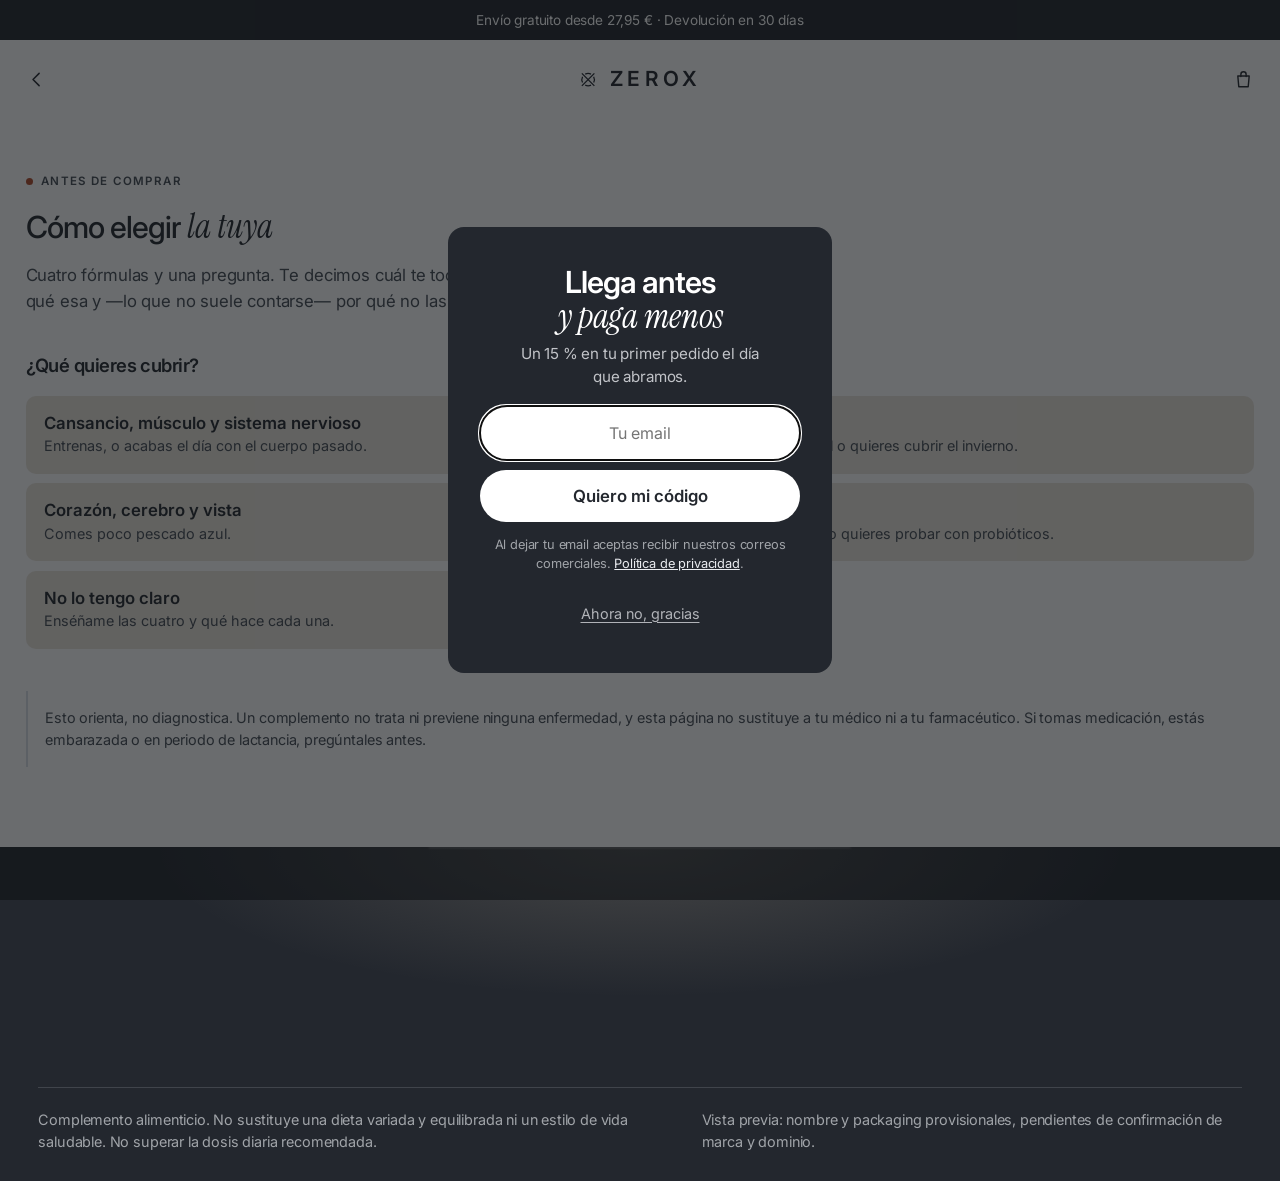
==== commit 8ad69620: "fix: el aviso baja y las opciones van en tinte EL AVISO, ENTRE LAS OPCIONES Y LA RESPUESTA. Estuvo a" ====
--- a/elegir.html
+++ b/elegir.html
@@ -113,7 +113,12 @@
     /* 44 px de alto minimo los pasa de largo, pero se deja explicito: es el
        control principal de la pagina y no puede quedarse corto nunca */
     min-height: 44px; padding: 1rem 1.1rem;
-    background: var(--paper); border: 1px solid var(--line); border-radius: var(--r-md);
+    /* EN TINTE Y SIN FILETE. En papel con un borde fino eran cinco rectangulos
+       sobre una pagina blanca: habia que mirarlos para saber que se podian
+       pulsar. Rellenas destacan solas y ademas el tinte es lo que en esta web
+       significa "aqui va algo" —el hueco de la foto del pack, el de la ficha—,
+       asi que no es un color nuevo, es el mismo de siempre haciendo lo suyo. */
+    background: var(--tint); border: 1px solid transparent; border-radius: var(--r-md);
     font-family: var(--font); cursor: pointer;
     transition: border-color 0.2s ease, background 0.2s ease;
   }
@@ -215,11 +220,6 @@
   <h1 class="el-titulo">Cómo elegir <span class="h2-soft">la tuya</span></h1>
   <p class="el-lede">Cuatro fórmulas y una pregunta. Te decimos cuál te toca, por qué esa y —lo que no suele contarse— por qué no las otras tres.</p>
 
-  <!-- EL AVISO VA ARRIBA Y NO EN LETRA PEQUEÑA AL FINAL. Una pagina que
-       recomienda un complemento tiene que decir desde el principio hasta donde
-       llega, y quien toma medicacion necesita leerlo ANTES de elegir, no
-       despues de que le hayan dicho cual comprar. -->
-  <p class="el-aviso">Esto orienta, no diagnostica. Un complemento no trata ni previene ninguna enfermedad, y esta página no sustituye a tu médico ni a tu farmacéutico. Si tomas medicación, estás embarazada o en periodo de lactancia, pregúntales antes.</p>
 
   <h2 class="el-paso">¿Qué quieres cubrir?</h2>
   <!-- LAS OPCIONES SON OBJETIVOS, NO SINTOMAS. La diferencia no es de estilo:
@@ -249,6 +249,17 @@
       <span>Enséñame las cuatro y qué hace cada una.</span>
     </button></li>
   </ul>
+
+
+  <!-- EL AVISO, ENTRE LAS OPCIONES Y LA RESPUESTA. Estuvo arriba del todo y
+       estorbaba: lo primero que se leia en una pagina que existe para ayudarte
+       era una lista de advertencias.
+
+       Aqui sigue cumpliendo lo importante, que no es estar arriba sino estar
+       ANTES DE LA DECISION: la respuesta se escribe justo debajo de este
+       parrafo, asi que quien toma medicacion lo lee antes de que le digamos
+       cual comprar, y no en letra pequeña al final cuando ya ha decidido. -->
+  <p class="el-aviso">Esto orienta, no diagnostica. Un complemento no trata ni previene ninguna enfermedad, y esta página no sustituye a tu médico ni a tu farmacéutico. Si tomas medicación, estás embarazada o en periodo de lactancia, pregúntales antes.</p>
 
   <!-- la respuesta se escribe desde el script: son cinco variantes del mismo
        molde y tenerlas en el HTML seria repetir cinco veces la misma caja -->
--- a/estilos.css
+++ b/estilos.css
@@ -2295,6 +2295,24 @@
     letter-spacing: inherit; line-height: inherit;
   }
 
+  /* ===== LA REGLA DEL TERCIO =====
+     Los titulares se parten en dos tipografias: la romana dice la CATEGORIA y
+     la italica dice lo ESPECIFICO. "Preguntas · frecuentes". "Lo que dice ·
+     quien lo toma". Funciona mientras las dos mitades pesen.
+
+     Medido en movil, la italica ocupa entre el 45 y el 76 % de los titulares
+     de la web. La excepcion era "Para quién es": 17 px de italica contra 121
+     de romana, un 13 %, y encima con el verbo dentro. No se leia como una
+     intencion, se leia como una errata.
+
+     DOS CONDICIONES ANTES DE PARTIR UN TITULAR:
+       1. La italica se lleva al menos un tercio del ancho.
+       2. Se lleva la parte con significado, no el conector ni el verbo.
+     Si el titular no da para las dos, NO SE PARTE: va entero en romana.
+
+     Esto no se puede comprobar desde CSS —no hay forma de medir texto en una
+     hoja de estilos— asi que vive aqui como norma de redaccion. Al escribir un
+     titular corto, mirarla. */
   .h2-soft {
     font-family: "Instrument Serif", Georgia, "Times New Roman", serif;
     font-style: italic; font-weight: 400; text-transform: none;
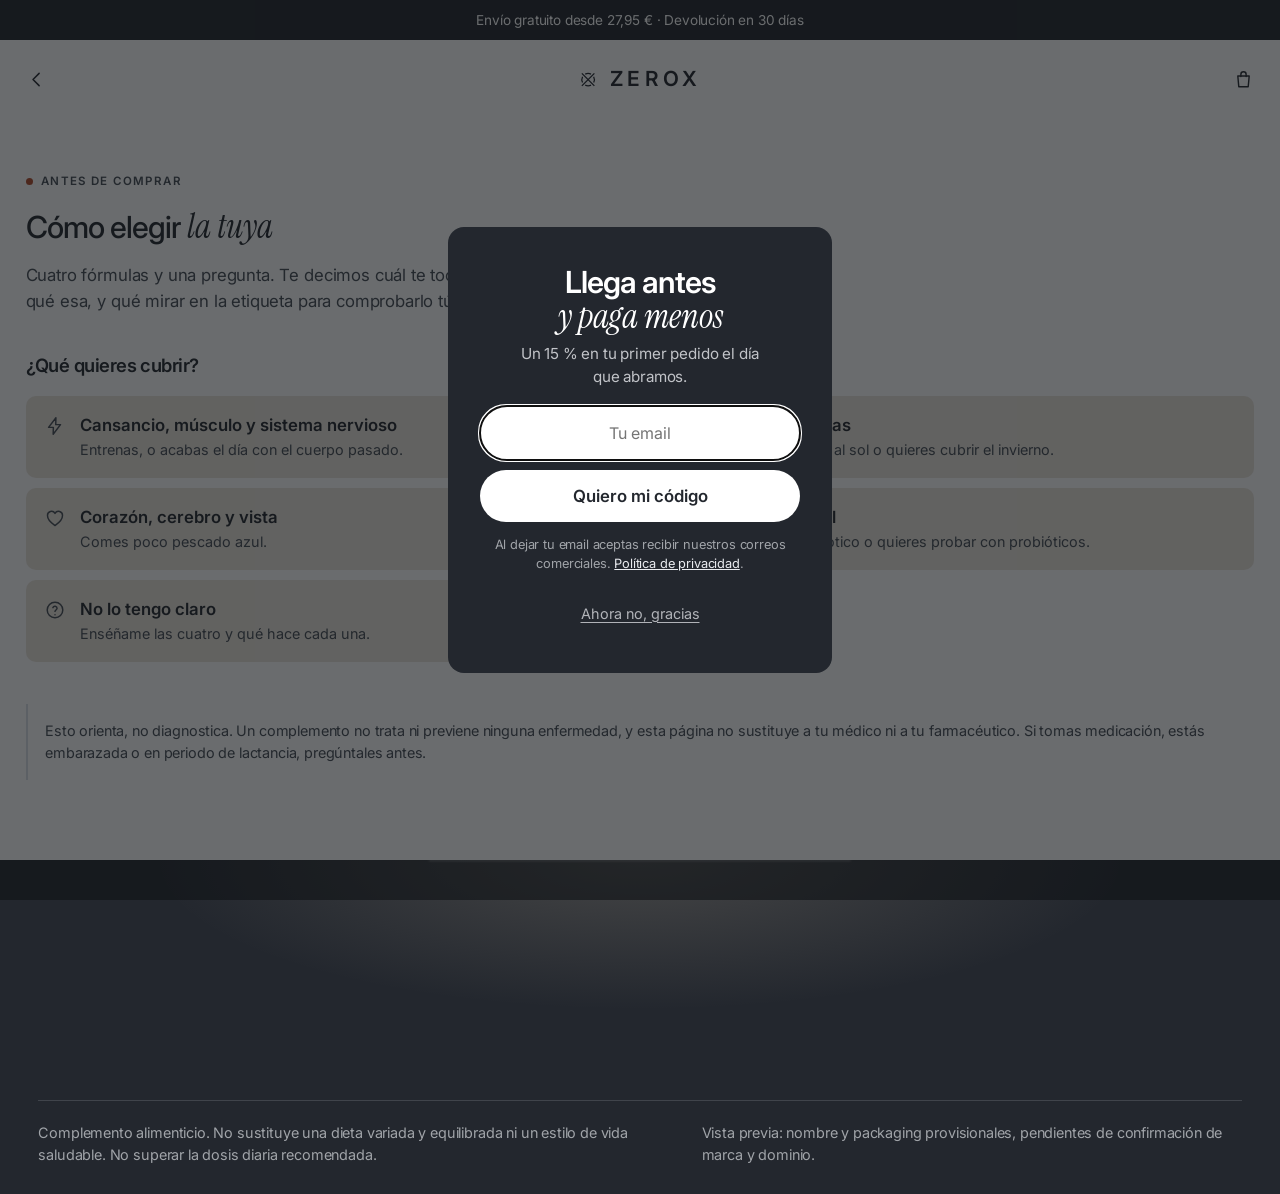
==== commit 85fd7b20: "fix: el titulo de las valoraciones era BLANCO SOBRE BLANCO en la ficha magnesio.html llevaba #resena" ====
--- a/elegir.html
+++ b/elegir.html
@@ -4,7 +4,7 @@
 <meta charset="utf-8">
 <meta name="viewport" content="width=device-width, initial-scale=1">
 <title>Cómo elegir la tuya — ZEROX</title>
-<meta name="description" content="Cuatro fórmulas y una pregunta. Te decimos cuál te toca, por qué esa y por qué no las otras tres.">
+<meta name="description" content="Cuatro fórmulas y una pregunta. Te decimos cuál te toca, por qué esa, y qué mirar en la etiqueta para comprobarlo.">
 <link rel="canonical" href="https://jaume-dotcom.github.io/ecom/elegir.html">
 <link rel="icon" href="data:image/svg+xml,%3Csvg xmlns='http://www.w3.org/2000/svg' viewBox='0 0 100 100'%3E%3Cstyle%3Eg%7Bstroke:%2323272e%7D@media(prefers-color-scheme:dark)%7Bg%7Bstroke:%23eef0f4%7D%7D%3C/style%3E%3Cg fill='none' stroke-width='7'%3E%3Cpath d='M80.15 34.30 A 34 34 0 0 1 80.15 65.70'/%3E%3Cpath d='M65.70 80.15 A 34 34 0 0 1 34.30 80.15'/%3E%3Cpath d='M19.85 65.70 A 34 34 0 0 1 19.85 34.30'/%3E%3Cpath d='M34.30 19.85 A 34 34 0 0 1 65.70 19.85'/%3E%3Cpath d='M16 16 L84 84 M84 16 L16 84'/%3E%3C/g%3E%3C/svg%3E">
 <link rel="preconnect" href="https://fonts.googleapis.com">
@@ -108,8 +108,18 @@
      de tener la misma altura; en columna se leen como una lista de opciones,
      que es lo que son. */
   .el-metas { list-style: none; margin: 0 0 2.6rem; padding: 0; display: grid; gap: 0.6rem; }
+  /* UN ICONO POR OPCION, a la izquierda y en columna propia. No es adorno:
+     cinco cajas de texto seguidas se leen como un formulario, y con el icono
+     cada una tiene una forma distinta que se reconoce de un vistazo sin leerla
+     entera. Es de trazo y no de relleno, como los demas iconos del sitio.
+
+     NO SE USAN FOTOS. La de producto destriparia la respuesta —ver el bote de
+     omega-3 al lado de "corazon, cerebro y vista" convierte la pregunta en un
+     catalogo— y las de personas ya estan las tres en "Para quien es" de la
+     portada, asi que repetirlas empequeñece la web. */
   .el-meta {
-    width: 100%; display: grid; gap: 0.2rem; text-align: left;
+    width: 100%; display: grid; grid-template-columns: auto 1fr;
+    align-items: start; column-gap: 0.85rem; row-gap: 0.2rem; text-align: left;
     /* 44 px de alto minimo los pasa de largo, pero se deja explicito: es el
        control principal de la pagina y no puede quedarse corto nunca */
     min-height: 44px; padding: 1rem 1.1rem;
@@ -127,6 +137,16 @@
      falta saber de un vistazo que se ha pulsado */
   .el-meta[aria-pressed="true"] { background: var(--ink); border-color: var(--ink); }
   .el-meta[aria-pressed="true"] b, .el-meta[aria-pressed="true"] span { color: var(--paper); }
+  .el-txt { display: grid; gap: 0.2rem; min-width: 0; }
+  .el-ico {
+    width: 22px; height: 22px; flex-shrink: 0;
+    /* 0,15em de desplazamiento: alinea el trazo con la linea de base de la
+       primera linea del titulo, que es donde el ojo lo espera */
+    margin-top: 0.15em;
+    fill: none; stroke: var(--ink-soft); stroke-width: 1.6;
+    stroke-linecap: round; stroke-linejoin: round;
+  }
+  .el-meta[aria-pressed="true"] .el-ico { stroke: var(--paper); }
   .el-meta b { font-size: var(--t-lg); font-weight: 600; color: var(--ink); }
   .el-meta span { font-size: var(--t-sm); color: var(--ink-soft); line-height: 1.45; }
 
@@ -147,14 +167,6 @@
     -webkit-mask: var(--icono-tick) center / contain no-repeat;
     mask: var(--icono-tick) center / contain no-repeat;
   }
-  /* EL BLOQUE QUE NO TIENE NADIE: por que NO las otras tres. Va en tinte y no
-     en blanco porque es lo que distingue a esta pagina, y si va igual que el
-     resto se lee como una nota al pie. Los puntos NO llevan tick: no son
-     ventajas, son descartes, y el mismo simbolo para las dos cosas confunde. */
-  .el-descartes { background: var(--tint); border-radius: var(--r-md); padding: 1.2rem 1.3rem; }
-  .el-descartes li { padding-left: 0; }
-  .el-descartes li::before { content: none; }
-  .el-descartes li b { color: var(--ink); font-weight: 600; }
 
   .el-acciones { display: grid; gap: 0.6rem; margin-top: 1.6rem; }
   .el-cta {
@@ -218,7 +230,7 @@
 
   <p class="el-kicker"><span aria-hidden="true"></span>Antes de comprar</p>
   <h1 class="el-titulo">Cómo elegir <span class="h2-soft">la tuya</span></h1>
-  <p class="el-lede">Cuatro fórmulas y una pregunta. Te decimos cuál te toca, por qué esa y —lo que no suele contarse— por qué no las otras tres.</p>
+  <p class="el-lede">Cuatro fórmulas y una pregunta. Te decimos cuál te toca, por qué esa, y qué mirar en la etiqueta para comprobarlo tú.</p>
 
 
   <h2 class="el-paso">¿Qué quieres cubrir?</h2>
@@ -229,24 +241,29 @@
        de la alegacion que le corresponde. -->
   <ul class="el-metas">
     <li><button type="button" class="el-meta" data-meta="mag" aria-pressed="false">
-      <b>Cansancio, músculo y sistema nervioso</b>
-      <span>Entrenas, o acabas el día con el cuerpo pasado.</span>
+      <svg class="el-ico" viewBox="0 0 24 24" aria-hidden="true"><path d="M13 3 5 13.5h5.2L10 21l8-10.5h-5.2L13 3z"/></svg>
+      <span class="el-txt"><b>Cansancio, músculo y sistema nervioso</b>
+      <span>Entrenas, o acabas el día con el cuerpo pasado.</span></span>
     </button></li>
     <li><button type="button" class="el-meta" data-meta="d3" aria-pressed="false">
-      <b>Huesos y defensas</b>
-      <span>Pasas poco tiempo al sol o quieres cubrir el invierno.</span>
+      <svg class="el-ico" viewBox="0 0 24 24" aria-hidden="true"><path d="M12 3.5 5.5 6v5.6c0 4 2.7 7.4 6.5 8.9 3.8-1.5 6.5-4.9 6.5-8.9V6L12 3.5z"/></svg>
+      <span class="el-txt"><b>Huesos y defensas</b>
+      <span>Pasas poco tiempo al sol o quieres cubrir el invierno.</span></span>
     </button></li>
     <li><button type="button" class="el-meta" data-meta="om3" aria-pressed="false">
-      <b>Corazón, cerebro y vista</b>
-      <span>Comes poco pescado azul.</span>
+      <svg class="el-ico" viewBox="0 0 24 24" aria-hidden="true"><path d="M12 20.2S3.8 15 3.8 9.4A4.4 4.4 0 0 1 12 7a4.4 4.4 0 0 1 8.2 2.4c0 5.6-8.2 10.8-8.2 10.8z"/></svg>
+      <span class="el-txt"><b>Corazón, cerebro y vista</b>
+      <span>Comes poco pescado azul.</span></span>
     </button></li>
     <li><button type="button" class="el-meta" data-meta="pro" aria-pressed="false">
-      <b>La flora intestinal</b>
-      <span>Vienes de un antibiótico o quieres probar con probióticos.</span>
+      <svg class="el-ico" viewBox="0 0 24 24" aria-hidden="true"><path d="M20 4c0 8-4.6 12.5-11 12.5"/><path d="M20 4C9.6 4 5.4 8 5.4 12.6c0 2.2 1.4 3.9 3.6 3.9"/><path d="M6.5 20.5c.6-2.4 1.6-4.4 2.5-5.4"/></svg>
+      <span class="el-txt"><b>La flora intestinal</b>
+      <span>Vienes de un antibiótico o quieres probar con probióticos.</span></span>
     </button></li>
     <li><button type="button" class="el-meta" data-meta="todas" aria-pressed="false">
-      <b>No lo tengo claro</b>
-      <span>Enséñame las cuatro y qué hace cada una.</span>
+      <svg class="el-ico" viewBox="0 0 24 24" aria-hidden="true"><circle cx="12" cy="12" r="8.5"/><path d="M9.7 9.4a2.4 2.4 0 0 1 4.6.8c0 1.6-2.3 1.9-2.3 3.3"/><path d="M12 17.2v.01"/></svg>
+      <span class="el-txt"><b>No lo tengo claro</b>
+      <span>Enséñame las cuatro y qué hace cada una.</span></span>
     </button></li>
   </ul>
 
@@ -412,15 +429,12 @@
       }
     };
 
-    /* Los descartes se escriben una sola vez y se reutilizan: cada formula
-       enseña las tres que no son la suya. Escribir 4x3 frases a mano seria
-       tener doce sitios donde el mismo texto se puede desincronizar. */
-    var DESCARTE = {
-      mag: '<b>Magnesio</b> — es para cansancio, músculo y sistema nervioso. Si no vas a por eso, no te aporta.',
-      d3: '<b>Vitamina D3 + K2</b> — es para huesos y defensas. No hace nada por el músculo cansado.',
-      om3: '<b>Omega–3</b> — es para corazón, cerebro y vista. Tarda semanas en notarse y no sustituye a lo anterior.',
-      pro: '<b>Probiótico</b> — no podemos prometerte ningún efecto, porque en la UE no hay ninguno autorizado para probióticos.'
-    };
+    /* AQUI ESTUVO "POR QUE NO LAS OTRAS TRES", una tabla con una frase por
+       formula que se pintaba al final de cada respuesta. Se retira: en
+       pantalla eran tres lineas describiendo productos que no has elegido,
+       justo antes del boton, y alargaban la respuesta sin ayudar a decidir.
+       La idea sigue viva donde si sirve: en "Qué mirar en la etiqueta", que
+       explica sin hablar de las otras. Vuelve mirando el historial de git. */
 
     var caja = document.getElementById('el-res');
     var botones = Array.prototype.slice.call(document.querySelectorAll('.el-meta'));
@@ -432,7 +446,6 @@
 
     function pintarFormula(k) {
       var f = FORMULAS[k];
-      var otras = Object.keys(FORMULAS).filter(function (x) { return x !== k; });
       var html = '';
       html += '<p class="el-res-rotulo">Te toca</p>';
       html += '<h2 class="el-res-nombre">' + f.nombre + '</h2>';
@@ -446,8 +459,6 @@
 
       html += '<div class="el-bloque"><h3>Qué mirar en la etiqueta</h3><p>' + f.mira + '</p></div>';
 
-      html += '<div class="el-bloque el-descartes"><h3>Por qué no las otras tres</h3>';
-      html += lista(otras.map(function (x) { return DESCARTE[x]; })) + '</div>';
 
       html += '<div class="el-acciones">';
       html += '<button type="button" class="el-cta" data-add="' + f.add + '" data-img="' + f.img + '"' +
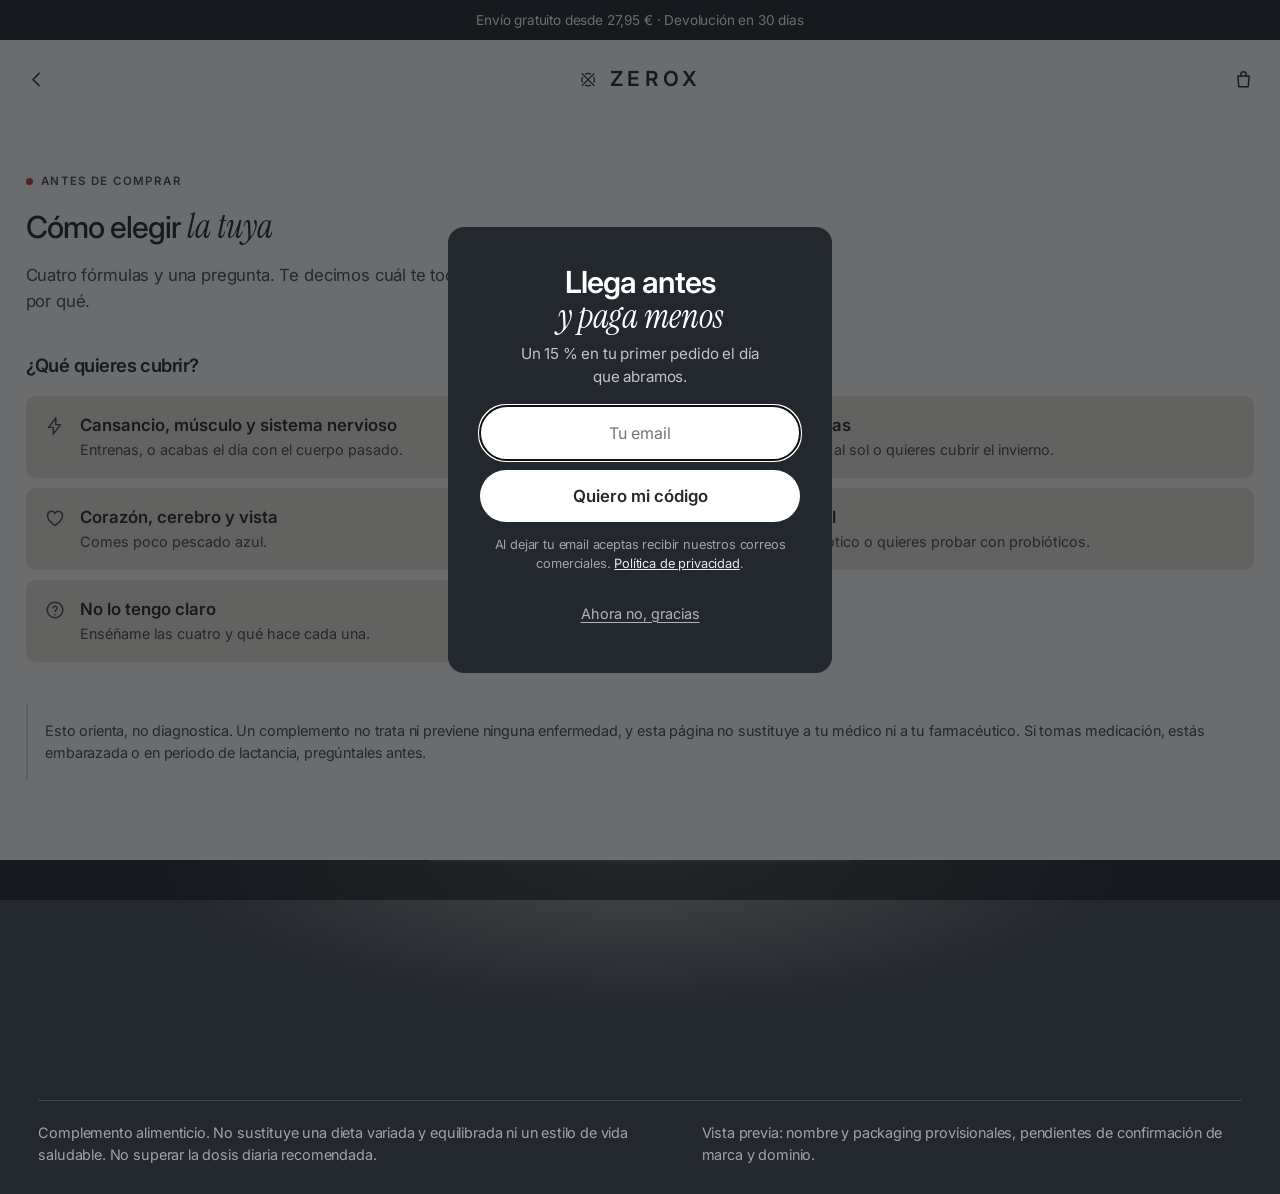
==== commit 94b04f8b: "fix: el lede de elegir.html, a la mitad De 117 caracteres a 66, de cuatro lineas a dos en un movil d" ====
--- a/elegir.html
+++ b/elegir.html
@@ -230,7 +230,7 @@
 
   <p class="el-kicker"><span aria-hidden="true"></span>Antes de comprar</p>
   <h1 class="el-titulo">Cómo elegir <span class="h2-soft">la tuya</span></h1>
-  <p class="el-lede">Cuatro fórmulas y una pregunta. Te decimos cuál te toca, por qué esa, y qué mirar en la etiqueta para comprobarlo tú.</p>
+  <p class="el-lede">Cuatro fórmulas y una pregunta. Te decimos cuál te toca y por qué.</p>
 
 
   <h2 class="el-paso">¿Qué quieres cubrir?</h2>
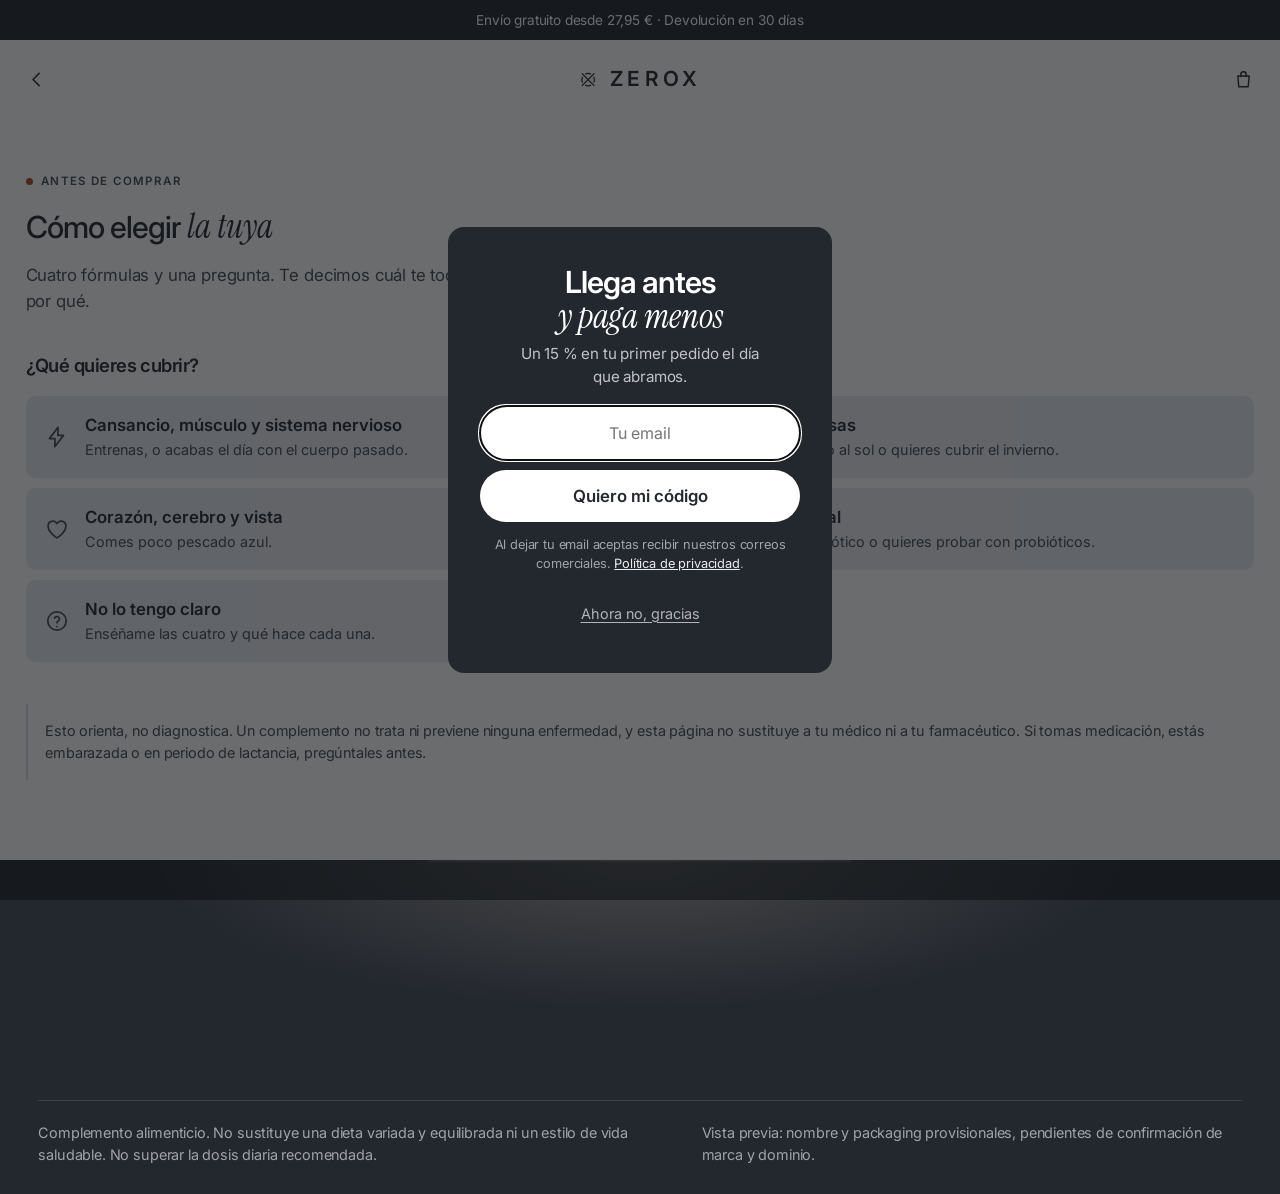
==== commit f8c1804c: "fix: las opciones de elegir.html, en frio y con el icono mas grande EL COLOR pasa de --tint a --pop." ====
--- a/elegir.html
+++ b/elegir.html
@@ -119,16 +119,22 @@
      portada, asi que repetirlas empequeñece la web. */
   .el-meta {
     width: 100%; display: grid; grid-template-columns: auto 1fr;
-    align-items: start; column-gap: 0.85rem; row-gap: 0.2rem; text-align: left;
+    align-items: center; column-gap: 0.9rem; text-align: left;
     /* 44 px de alto minimo los pasa de largo, pero se deja explicito: es el
        control principal de la pagina y no puede quedarse corto nunca */
     min-height: 44px; padding: 1rem 1.1rem;
-    /* EN TINTE Y SIN FILETE. En papel con un borde fino eran cinco rectangulos
-       sobre una pagina blanca: habia que mirarlos para saber que se podian
-       pulsar. Rellenas destacan solas y ademas el tinte es lo que en esta web
-       significa "aqui va algo" —el hueco de la foto del pack, el de la ficha—,
-       asi que no es un color nuevo, es el mismo de siempre haciendo lo suyo. */
-    background: var(--tint); border: 1px solid transparent; border-radius: var(--r-md);
+    /* EN --pop Y NO EN --tint. Las dos son las que tiene el sistema para
+       rellenar una caja; la diferencia es la temperatura. El tinte es calido y
+       en esta web significa "aqui va un producto": el hueco de la foto del pack,
+       el de la tarjeta de la ficha. Estas cajas no son productos, son preguntas,
+       y en calido se leian como cuatro cosas a la venta.
+       --pop es el neutro frio del sistema y aqui hace lo suyo: rellena y enfria.
+
+       OJO SI SE PIDE MAS AZUL: esto no es azul, es un gris con temperatura fria.
+       Un azul de verdad seria un color de marca nuevo, y el sistema de esta web
+       es una familia neutra mas UN acento; meter un segundo color hay que
+       decidirlo, no colarlo en una caja. */
+    background: var(--pop); border: 1px solid transparent; border-radius: var(--r-md);
     font-family: var(--font); cursor: pointer;
     transition: border-color 0.2s ease, background 0.2s ease;
   }
@@ -139,10 +145,11 @@
   .el-meta[aria-pressed="true"] b, .el-meta[aria-pressed="true"] span { color: var(--paper); }
   .el-txt { display: grid; gap: 0.2rem; min-width: 0; }
   .el-ico {
-    width: 22px; height: 22px; flex-shrink: 0;
-    /* 0,15em de desplazamiento: alinea el trazo con la linea de base de la
-       primera linea del titulo, que es donde el ojo lo espera */
-    margin-top: 0.15em;
+    /* 26 y no 22: a 22 el trazo de 1,6 se quedaba fino al lado de un titulo de
+       16 px en negrita y el icono parecia una nota al margen. Y centrado en la
+       caja, no alineado con la primera linea: con titulos de una y de dos lineas
+       mezclados, alinearlo arriba dejaba los cinco iconos a alturas distintas. */
+    width: 26px; height: 26px; flex-shrink: 0;
     fill: none; stroke: var(--ink-soft); stroke-width: 1.6;
     stroke-linecap: round; stroke-linejoin: round;
   }
